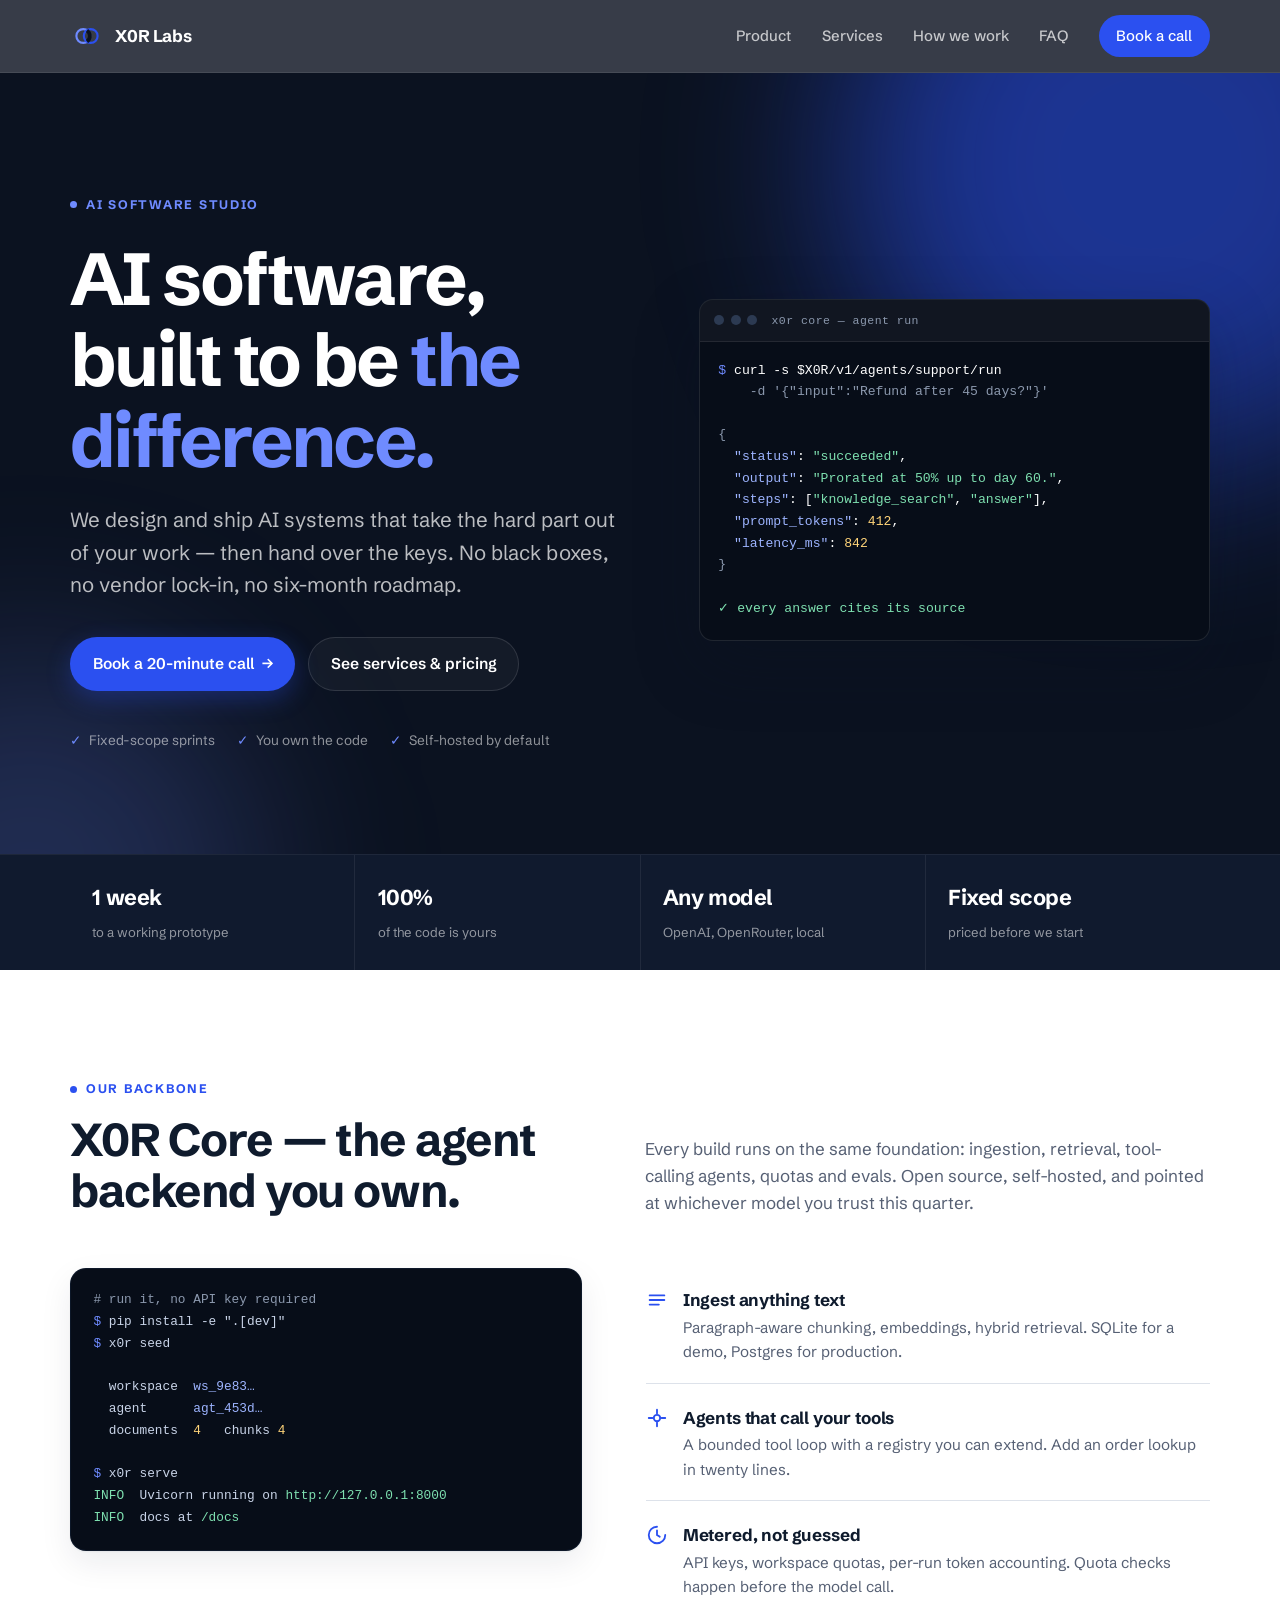
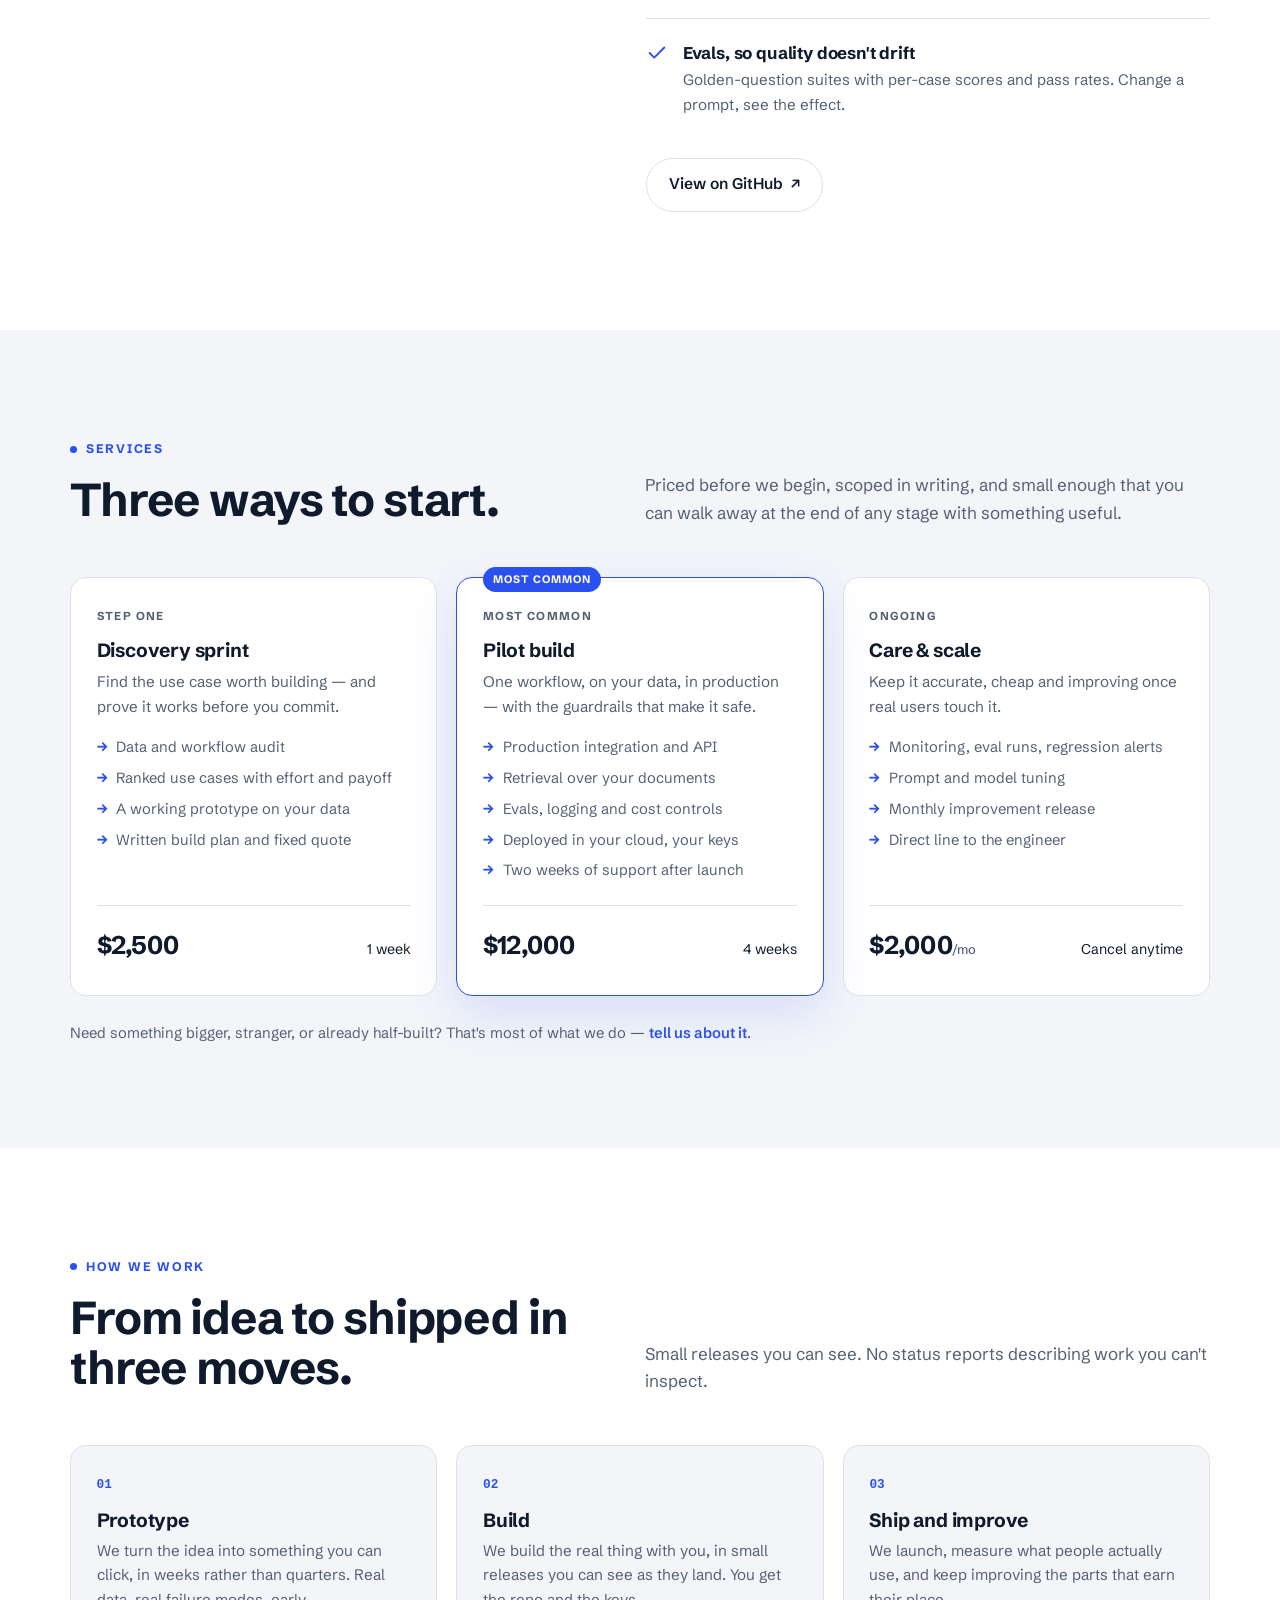
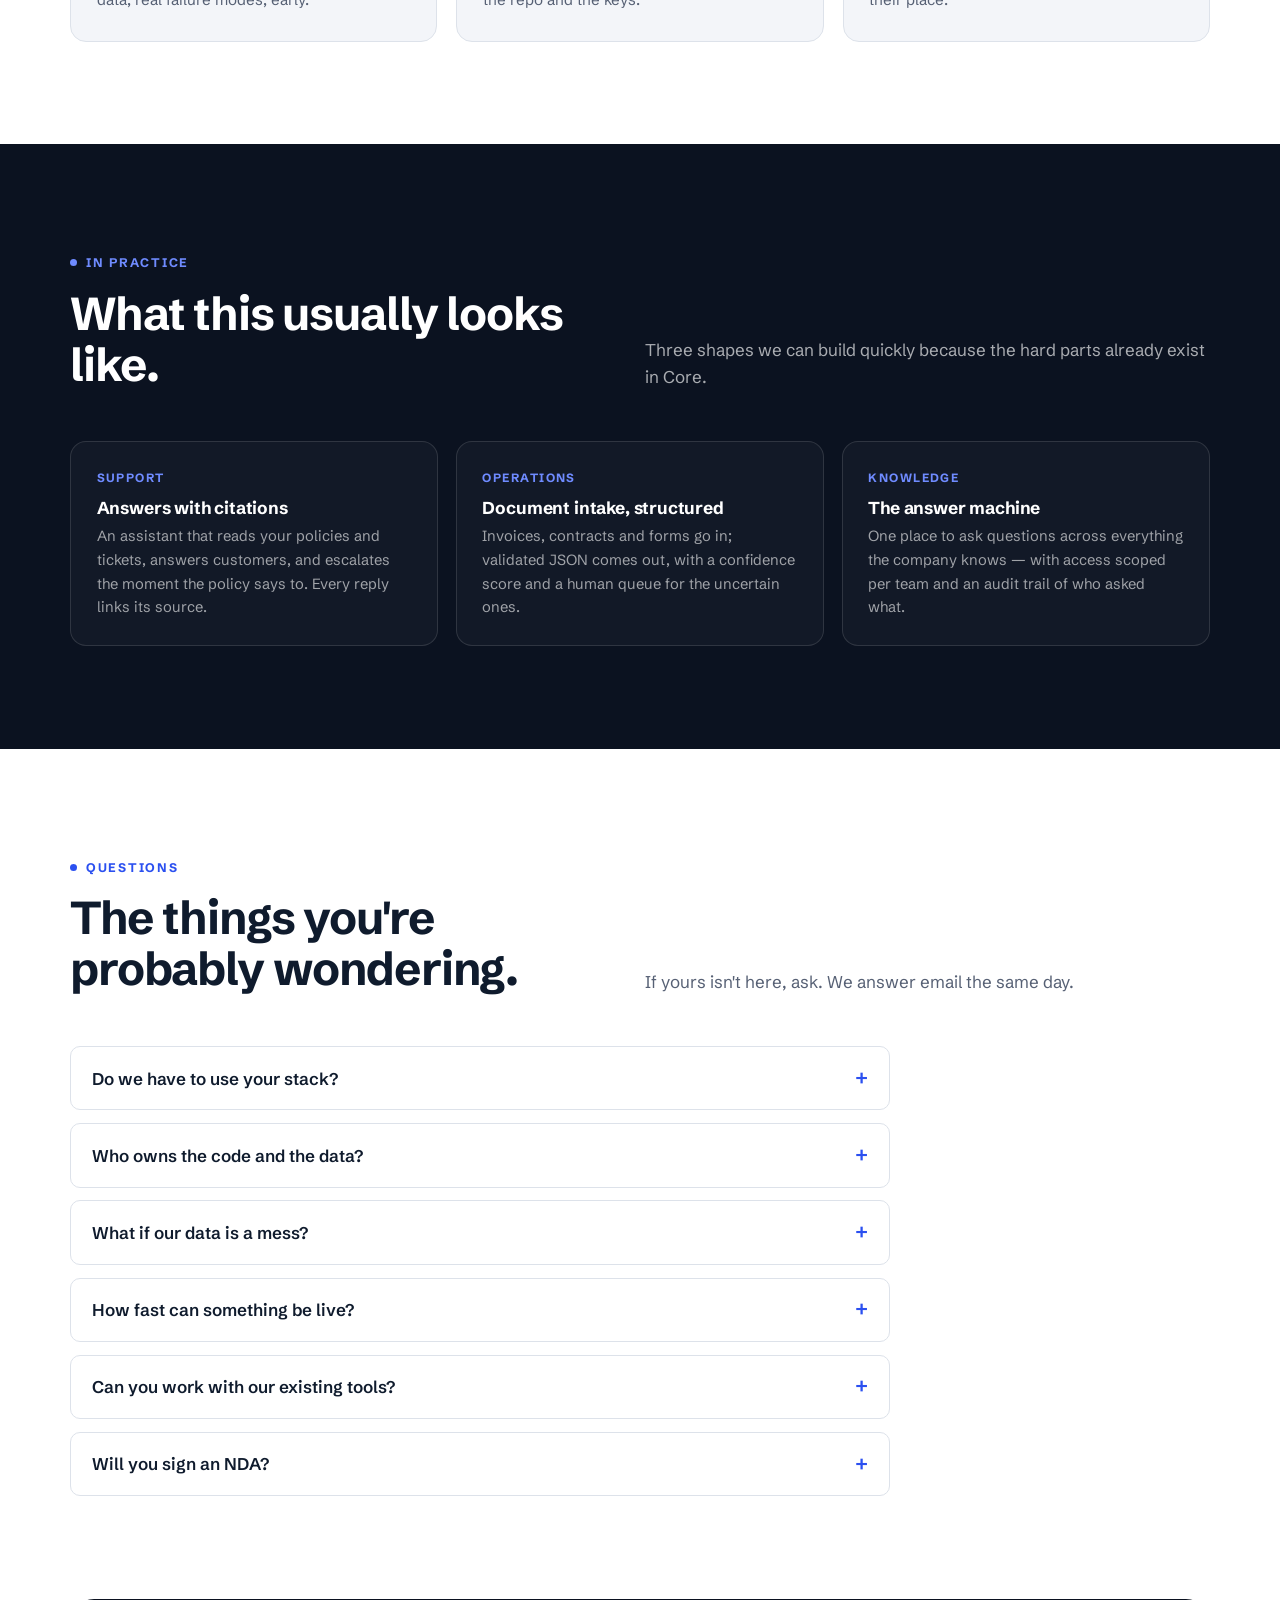
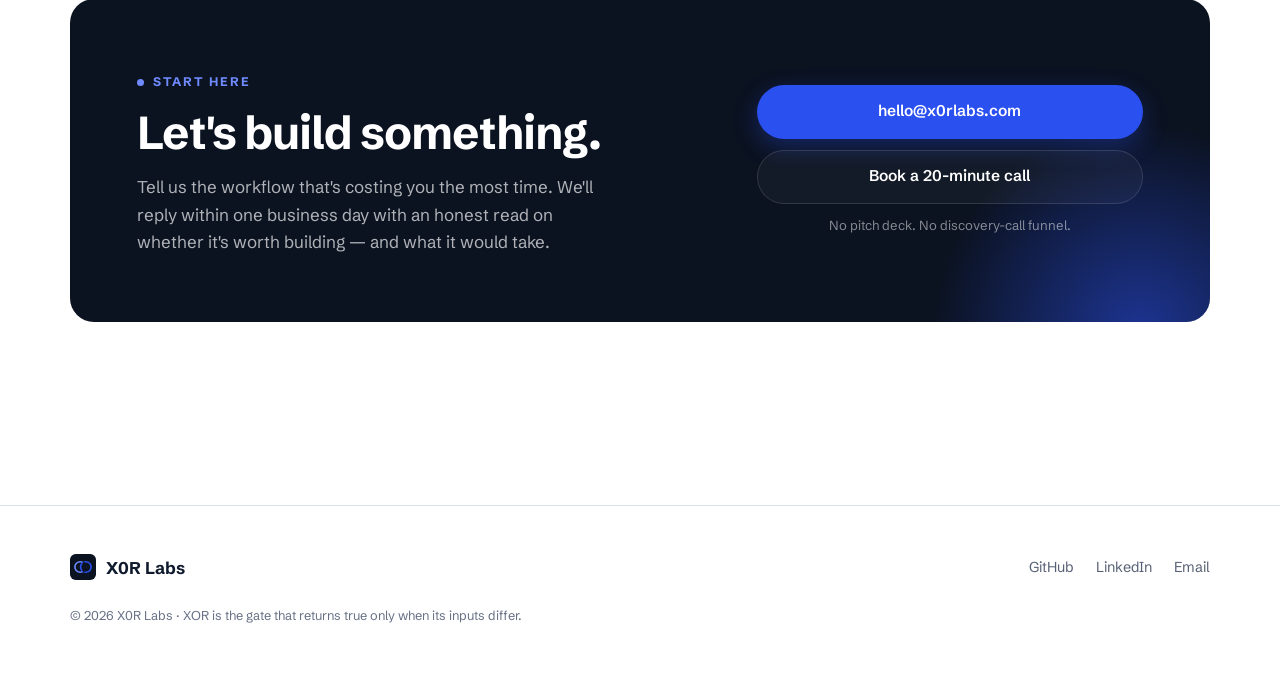
==== index.html @ 387ceb83 "feat: rebuild landing page with services, pricing and product proof Adds the missing commercial surf" ====
<!doctype html>
<html lang="en">
  <head>
    <meta charset="utf-8" />
    <meta name="viewport" content="width=device-width, initial-scale=1" />
    <title>X0R Labs — AI software, built to be the difference</title>
    <meta
      name="description"
      content="X0R Labs designs and ships AI products and custom AI systems — and hands over the keys. Discovery sprints, four-week pilots, and a self-hosted agent backend you own."
    />
    <meta name="theme-color" content="#0B1220" />
    <link rel="icon" href="favicon.svg" type="image/svg+xml" />

    <meta property="og:type" content="website" />
    <meta property="og:title" content="X0R Labs — AI software, built to be the difference" />
    <meta
      property="og:description"
      content="We build AI systems that take the hard part out of your work — then hand over the keys. Self-hosted, provider-agnostic, shipped in weeks."
    />
    <meta property="og:url" content="https://xor.ct.ws/" />
    <meta name="twitter:card" content="summary_large_image" />

    <link rel="preconnect" href="https://fonts.googleapis.com" />
    <link rel="preconnect" href="https://fonts.gstatic.com" crossorigin />
    <link
      href="https://fonts.googleapis.com/css2?family=Schibsted+Grotesk:wght@400;500;600;700&display=swap"
      rel="stylesheet"
    />
    <link rel="stylesheet" href="styles.css" />

    <script type="application/ld+json">
      {
        "@context": "https://schema.org",
        "@type": "Organization",
        "name": "X0R Labs",
        "url": "https://xor.ct.ws/",
        "email": "hello@x0rlabs.com",
        "description": "AI software studio building AI products and custom AI systems.",
        "sameAs": [
          "https://github.com/X0R-labs",
          "https://www.linkedin.com/company/x0r-labs"
        ]
      }
    </script>
  </head>

  <body>
    <a class="skip-link" href="#main">Skip to content</a>

    <header class="site-header">
      <div class="container site-header__inner">
        <a class="brand" href="#top" aria-label="X0R Labs home">
          <svg class="brand__mark" viewBox="0 0 64 64" aria-hidden="true">
            <circle cx="25" cy="32" r="13" fill="none" stroke="#6F8BFF" stroke-width="4" />
            <circle cx="39" cy="32" r="13" fill="none" stroke="#2B50F0" stroke-width="4" />
            <path d="M32 21.5a13 13 0 0 1 0 21" fill="none" stroke="#0B1220" stroke-width="7" />
          </svg>
          <span>X0R Labs</span>
        </a>

        <button
          class="nav__toggle"
          type="button"
          aria-expanded="false"
          aria-controls="nav"
          aria-label="Toggle menu"
        >
          ☰
        </button>

        <nav class="nav" id="nav" aria-label="Main">
          <a href="#product">Product</a>
          <a href="#services">Services</a>
          <a href="#process">How we work</a>
          <a href="#faq">FAQ</a>
          <a class="nav__cta" href="#contact">Book a call</a>
        </nav>
      </div>
    </header>

    <main id="main">
      <!-- ── hero ──────────────────────────────────────────────────────── -->
      <section class="hero" id="top">
        <div class="container hero__grid">
          <div class="hero__copy">
            <span class="eyebrow eyebrow--light">AI software studio</span>
            <h1>AI software, built to be <em>the difference.</em></h1>
            <p class="hero__lead">
              We design and ship AI systems that take the hard part out of your work — then
              hand over the keys. No black boxes, no vendor lock-in, no six-month roadmap.
            </p>

            <div class="hero__actions">
              <a class="btn btn--primary" href="#contact">
                Book a 20-minute call
                <span aria-hidden="true">→</span>
              </a>
              <a class="btn btn--ghost" href="#services">See services &amp; pricing</a>
            </div>

            <div class="hero__note">
              <span>Fixed-scope sprints</span>
              <span>You own the code</span>
              <span>Self-hosted by default</span>
            </div>
          </div>

          <div class="terminal" role="img" aria-label="Example agent request and response">
            <div class="terminal__bar">
              <span class="terminal__dot"></span>
              <span class="terminal__dot"></span>
              <span class="terminal__dot"></span>
              <span class="terminal__title">x0r core — agent run</span>
            </div>
            <div class="terminal__body">
              <code><span class="t-prompt">$</span> <span class="t-cmd">curl -s $X0R/v1/agents/support/run</span>
<span class="t-muted">    -d '{"input":"Refund after 45 days?"}'</span>

<span class="t-muted">{</span>
  <span class="t-key">"status"</span>: <span class="t-str">"succeeded"</span>,
  <span class="t-key">"output"</span>: <span class="t-str">"Prorated at 50% up to day 60."</span>,
  <span class="t-key">"steps"</span>: [<span class="t-str">"knowledge_search"</span>, <span class="t-str">"answer"</span>],
  <span class="t-key">"prompt_tokens"</span>: <span class="t-num">412</span>,
  <span class="t-key">"latency_ms"</span>: <span class="t-num">842</span>
<span class="t-muted">}</span>

<span class="t-ok">✓ every answer cites its source</span></code>
            </div>
          </div>
        </div>
      </section>

      <!-- ── stats ─────────────────────────────────────────────────────── -->
      <section class="stats" aria-label="Principles">
        <div class="container">
          <div class="stats__grid">
            <div class="stats__item">
              <strong>1 week</strong>
              <span>to a working prototype</span>
            </div>
            <div class="stats__item">
              <strong>100%</strong>
              <span>of the code is yours</span>
            </div>
            <div class="stats__item">
              <strong>Any model</strong>
              <span>OpenAI, OpenRouter, local</span>
            </div>
            <div class="stats__item">
              <strong>Fixed scope</strong>
              <span>priced before we start</span>
            </div>
          </div>
        </div>
      </section>

      <!-- ── product ───────────────────────────────────────────────────── -->
      <section class="section" id="product">
        <div class="container">
          <div class="section__head">
            <div>
              <span class="eyebrow">Our backbone</span>
              <h2>X0R Core — the agent backend you own.</h2>
            </div>
            <p>
              Every build runs on the same foundation: ingestion, retrieval, tool-calling
              agents, quotas and evals. Open source, self-hosted, and pointed at whichever
              model you trust this quarter.
            </p>
          </div>

          <div class="product">
            <div class="product__panel" role="img" aria-label="X0R Core quickstart terminal">
              <code><span class="t-muted"># run it, no API key required</span>
<span class="t-prompt">$</span> pip install -e ".[dev]"
<span class="t-prompt">$</span> x0r seed

  workspace  <span class="t-key">ws_9e83…</span>
  agent      <span class="t-key">agt_453d…</span>
  documents  <span class="t-num">4</span>   chunks <span class="t-num">4</span>

<span class="t-prompt">$</span> x0r serve
<span class="t-ok">INFO</span>  Uvicorn running on <span class="t-str">http://127.0.0.1:8000</span>
<span class="t-ok">INFO</span>  docs at <span class="t-str">/docs</span></code>
            </div>

            <div>
              <ul class="feature-list">
                <li>
                  <svg viewBox="0 0 24 24" fill="none" stroke="currentColor" stroke-width="2" aria-hidden="true"><path d="M4 7h16M4 12h16M4 17h10" stroke-linecap="round"/></svg>
                  <div>
                    <strong>Ingest anything text</strong>
                    <p>Paragraph-aware chunking, embeddings, hybrid retrieval. SQLite for a demo, Postgres for production.</p>
                  </div>
                </li>
                <li>
                  <svg viewBox="0 0 24 24" fill="none" stroke="currentColor" stroke-width="2" aria-hidden="true"><path d="M12 3v4M12 17v4M3 12h4M17 12h4" stroke-linecap="round"/><circle cx="12" cy="12" r="3.5"/></svg>
                  <div>
                    <strong>Agents that call your tools</strong>
                    <p>A bounded tool loop with a registry you can extend. Add an order lookup in twenty lines.</p>
                  </div>
                </li>
                <li>
                  <svg viewBox="0 0 24 24" fill="none" stroke="currentColor" stroke-width="2" aria-hidden="true"><path d="M12 3a9 9 0 1 0 9 9" stroke-linecap="round"/><path d="M12 7v5l3 2" stroke-linecap="round"/></svg>
                  <div>
                    <strong>Metered, not guessed</strong>
                    <p>API keys, workspace quotas, per-run token accounting. Quota checks happen before the model call.</p>
                  </div>
                </li>
                <li>
                  <svg viewBox="0 0 24 24" fill="none" stroke="currentColor" stroke-width="2" aria-hidden="true"><path d="M20 6 9 17l-5-5" stroke-linecap="round" stroke-linejoin="round"/></svg>
                  <div>
                    <strong>Evals, so quality doesn't drift</strong>
                    <p>Golden-question suites with per-case scores and pass rates. Change a prompt, see the effect.</p>
                  </div>
                </li>
              </ul>

              <p style="margin-top: 1.4rem">
                <a class="btn btn--outline" href="https://github.com/X0R-labs/core">
                  View on GitHub <span aria-hidden="true">↗</span>
                </a>
              </p>
            </div>
          </div>
        </div>
      </section>

      <!-- ── services ─────────────────────────────────────────────────── -->
      <section class="section section--paper" id="services">
        <div class="container">
          <div class="section__head">
            <div>
              <span class="eyebrow">Services</span>
              <h2>Three ways to start.</h2>
            </div>
            <p>
              Priced before we begin, scoped in writing, and small enough that you can walk
              away at the end of any stage with something useful.
            </p>
          </div>

          <div class="cards">
            <article class="card">
              <div class="card__tag">Step one</div>
              <h3>Discovery sprint</h3>
              <p>Find the use case worth building — and prove it works before you commit.</p>
              <ul>
                <li>Data and workflow audit</li>
                <li>Ranked use cases with effort and payoff</li>
                <li>A working prototype on your data</li>
                <li>Written build plan and fixed quote</li>
              </ul>
              <div class="card__foot">
                <div class="price">$2,500</div>
                <small>1 week</small>
              </div>
            </article>

            <article class="card card--featured">
              <div class="card__tag">Most common</div>
              <h3>Pilot build</h3>
              <p>One workflow, on your data, in production — with the guardrails that make it safe.</p>
              <ul>
                <li>Production integration and API</li>
                <li>Retrieval over your documents</li>
                <li>Evals, logging and cost controls</li>
                <li>Deployed in your cloud, your keys</li>
                <li>Two weeks of support after launch</li>
              </ul>
              <div class="card__foot">
                <div class="price">$12,000</div>
                <small>4 weeks</small>
              </div>
            </article>

            <article class="card">
              <div class="card__tag">Ongoing</div>
              <h3>Care &amp; scale</h3>
              <p>Keep it accurate, cheap and improving once real users touch it.</p>
              <ul>
                <li>Monitoring, eval runs, regression alerts</li>
                <li>Prompt and model tuning</li>
                <li>Monthly improvement release</li>
                <li>Direct line to the engineer</li>
              </ul>
              <div class="card__foot">
                <div class="price">$2,000<small>/mo</small></div>
                <small>Cancel anytime</small>
              </div>
            </article>
          </div>

          <p style="margin: 1.6rem 0 0; color: var(--muted); font-size: 0.92rem">
            Need something bigger, stranger, or already half-built? That's most of what we do —
            <a href="mailto:hello@x0rlabs.com?subject=Project%20enquiry" style="color: var(--blue); font-weight: 600">tell us about it</a>.
          </p>
        </div>
      </section>

      <!-- ── process ──────────────────────────────────────────────────── -->
      <section class="section" id="process">
        <div class="container">
          <div class="section__head">
            <div>
              <span class="eyebrow">How we work</span>
              <h2>From idea to shipped in three moves.</h2>
            </div>
            <p>
              Small releases you can see. No status reports describing work you can't inspect.
            </p>
          </div>

          <div class="steps">
            <div class="step">
              <h3>Prototype</h3>
              <p>
                We turn the idea into something you can click, in weeks rather than quarters.
                Real data, real failure modes, early.
              </p>
            </div>
            <div class="step">
              <h3>Build</h3>
              <p>
                We build the real thing with you, in small releases you can see as they land.
                You get the repo and the keys.
              </p>
            </div>
            <div class="step">
              <h3>Ship and improve</h3>
              <p>
                We launch, measure what people actually use, and keep improving the parts that
                earn their place.
              </p>
            </div>
          </div>
        </div>
      </section>

      <!-- ── practice ─────────────────────────────────────────────────── -->
      <section class="section section--navy" id="practice">
        <div class="container">
          <div class="section__head">
            <div>
              <span class="eyebrow eyebrow--light">In practice</span>
              <h2>What this usually looks like.</h2>
            </div>
            <p>
              Three shapes we can build quickly because the hard parts already exist in Core.
            </p>
          </div>

          <div class="usecases">
            <article class="usecase">
              <div class="usecase__kicker">Support</div>
              <h3>Answers with citations</h3>
              <p>
                An assistant that reads your policies and tickets, answers customers, and
                escalates the moment the policy says to. Every reply links its source.
              </p>
            </article>
            <article class="usecase">
              <div class="usecase__kicker">Operations</div>
              <h3>Document intake, structured</h3>
              <p>
                Invoices, contracts and forms go in; validated JSON comes out, with a confidence
                score and a human queue for the uncertain ones.
              </p>
            </article>
            <article class="usecase">
              <div class="usecase__kicker">Knowledge</div>
              <h3>The answer machine</h3>
              <p>
                One place to ask questions across everything the company knows — with access
                scoped per team and an audit trail of who asked what.
              </p>
            </article>
          </div>
        </div>
      </section>

      <!-- ── faq ──────────────────────────────────────────────────────── -->
      <section class="section" id="faq">
        <div class="container">
          <div class="section__head">
            <div>
              <span class="eyebrow">Questions</span>
              <h2>The things you're probably wondering.</h2>
            </div>
            <p>If yours isn't here, ask. We answer email the same day.</p>
          </div>

          <div class="faq">
            <details>
              <summary>Do we have to use your stack?</summary>
              <p>
                No. Core is our default because it removes four weeks of plumbing, but we work
                in your stack when that's the right call — Python, TypeScript, Go, whatever your
                team already runs.
              </p>
            </details>
            <details>
              <summary>Who owns the code and the data?</summary>
              <p>
                You do. Core is Apache-2.0 and deployed in your cloud with your keys. We don't
                hold your documents, and there is no per-seat toll to keep your own product
                running.
              </p>
            </details>
            <details>
              <summary>What if our data is a mess?</summary>
              <p>
                That's normal, and it's what the discovery sprint is for. We audit what exists,
                show you what's usable now, and tell you what would need cleaning before it's
                worth building on.
              </p>
            </details>
            <details>
              <summary>How fast can something be live?</summary>
              <p>
                A working prototype inside a week. A production pilot in about four weeks,
                assuming we can get access to systems and a responsible person for sign-off.
              </p>
            </details>
            <details>
              <summary>Can you work with our existing tools?</summary>
              <p>
                Yes — via APIs, webhooks and scheduled jobs. If a system has no API, we'll say
                so in the audit rather than pretend otherwise.
              </p>
            </details>
            <details>
              <summary>Will you sign an NDA?</summary>
              <p>Yes. Send yours, or use ours. We can sign before the first call.</p>
            </details>
          </div>
        </div>
      </section>

      <!-- ── contact ──────────────────────────────────────────────────── -->
      <section class="section" id="contact" style="padding-top: 0">
        <div class="container">
          <div class="cta">
            <div>
              <span class="eyebrow eyebrow--light" style="margin-bottom: 1rem">Start here</span>
              <h2>Let's build something.</h2>
              <p>
                Tell us the workflow that's costing you the most time. We'll reply within one
                business day with an honest read on whether it's worth building — and what it
                would take.
              </p>
            </div>
            <div class="cta__actions">
              <a
                class="btn btn--primary"
                href="mailto:hello@x0rlabs.com?subject=Project%20enquiry&body=Hi%20X0R%20Labs%2C%0A%0AWhat%20we%27re%20trying%20to%20do%3A%0A%0AWhat%20it%27s%20costing%20us%20today%3A%0A%0ATimeline%3A%0A"
              >
                hello@x0rlabs.com
              </a>
              <a
                class="btn btn--ghost"
                href="mailto:hello@x0rlabs.com?subject=Book%20a%2020-minute%20call&body=Hi%2C%0A%0AI%27d%20like%20to%20book%20a%20call.%20Here%20are%20a%20few%20times%20that%20work%3A%0A%0A"
              >
                Book a 20-minute call
              </a>
              <span class="cta__fine">No pitch deck. No discovery-call funnel.</span>
            </div>
          </div>
        </div>
      </section>
    </main>

    <footer class="site-footer">
      <div class="container site-footer__inner">
        <a class="site-footer__brand" href="#top">
          <svg viewBox="0 0 64 64" aria-hidden="true">
            <rect width="64" height="64" rx="14" fill="#0B1220" />
            <circle cx="25" cy="32" r="13" fill="none" stroke="#6F8BFF" stroke-width="4" />
            <circle cx="39" cy="32" r="13" fill="none" stroke="#2B50F0" stroke-width="4" />
            <path d="M32 21.5a13 13 0 0 1 0 21" fill="none" stroke="#0B1220" stroke-width="7" />
          </svg>
          <span>X0R Labs</span>
        </a>

        <nav class="site-footer__links" aria-label="Footer">
          <a href="https://github.com/X0R-labs">GitHub</a>
          <a href="https://www.linkedin.com/company/x0r-labs">LinkedIn</a>
          <a href="mailto:hello@x0rlabs.com">Email</a>
        </nav>

        <p class="site-footer__legal">
          © 2026 X0R Labs · XOR is the gate that returns true only when its inputs differ.
        </p>
      </div>
    </footer>

    <script>
      const toggle = document.querySelector(".nav__toggle");
      const nav = document.getElementById("nav");
      toggle?.addEventListener("click", () => {
        const open = nav.classList.toggle("is-open");
        toggle.setAttribute("aria-expanded", String(open));
      });
      nav?.addEventListener("click", (event) => {
        if (event.target.tagName === "A") {
          nav.classList.remove("is-open");
          toggle.setAttribute("aria-expanded", "false");
        }
      });
    </script>
  </body>
</html>
---- styles.css ----
/* X0R Labs — site styles
   Brand: navy #0B1220 · blue #2B50F0 · sky #6F8BFF · paper #F3F5F9
   Type: Schibsted Grotesk
*/

:root {
  --navy: #0b1220;
  --navy-2: #101a2e;
  --ink: #0f1b2d;
  --blue: #2b50f0;
  --blue-dark: #1d3bd0;
  --sky: #6f8bff;
  --paper: #f3f5f9;
  --white: #fff;
  --muted: #566074;
  --dim: #667085;
  --line: #dde2ea;
  --line-dark: rgba(255, 255, 255, 0.12);

  --radius: 16px;
  --radius-sm: 10px;
  --max: 1140px;
  --shadow: 0 1px 2px rgba(15, 27, 45, 0.06), 0 12px 32px rgba(15, 27, 45, 0.08);
  --shadow-lg: 0 24px 64px rgba(11, 18, 32, 0.28);
  --font: "Schibsted Grotesk", system-ui, -apple-system, "Segoe UI", Helvetica, Arial,
    sans-serif;
  --mono: ui-monospace, SFMono-Regular, "SF Mono", Menlo, Consolas, monospace;
}

*,
*::before,
*::after {
  box-sizing: border-box;
}

html {
  scroll-behavior: smooth;
  -webkit-text-size-adjust: 100%;
}

body {
  margin: 0;
  font-family: var(--font);
  background: var(--white);
  color: var(--ink);
  line-height: 1.6;
  font-size: 17px;
  -webkit-font-smoothing: antialiased;
  text-rendering: optimizeLegibility;
}

img,
svg {
  display: block;
  max-width: 100%;
}

a {
  color: inherit;
  text-decoration: none;
}

p {
  margin: 0 0 1rem;
}

h1,
h2,
h3,
h4 {
  margin: 0;
  line-height: 1.1;
  letter-spacing: -0.025em;
  font-weight: 700;
}

h1 {
  font-size: clamp(2.6rem, 6vw, 4.6rem);
  letter-spacing: -0.035em;
}

h2 {
  font-size: clamp(1.9rem, 3.6vw, 3rem);
}

h3 {
  font-size: 1.2rem;
  letter-spacing: -0.01em;
}

::selection {
  background: var(--blue);
  color: #fff;
}

:focus-visible {
  outline: 3px solid var(--sky);
  outline-offset: 3px;
  border-radius: 4px;
}

.skip-link {
  position: absolute;
  left: 1rem;
  top: -100px;
  z-index: 100;
  background: var(--blue);
  color: #fff;
  padding: 0.7rem 1.1rem;
  border-radius: 8px;
  font-weight: 600;
  transition: top 0.15s ease;
}

.skip-link:focus {
  top: 1rem;
}

.container {
  width: min(100% - 2.5rem, var(--max));
  margin-inline: auto;
}

.eyebrow {
  display: inline-flex;
  align-items: center;
  gap: 0.55rem;
  font-size: 0.78rem;
  font-weight: 700;
  letter-spacing: 0.14em;
  text-transform: uppercase;
  color: var(--blue);
}

.eyebrow::before {
  content: "";
  width: 7px;
  height: 7px;
  border-radius: 50%;
  background: currentColor;
}

.eyebrow--light {
  color: var(--sky);
}

.lead {
  font-size: clamp(1.05rem, 1.6vw, 1.3rem);
  color: var(--muted);
  max-width: 58ch;
}

/* ── buttons ─────────────────────────────────────────────────────────────── */

.btn {
  display: inline-flex;
  align-items: center;
  justify-content: center;
  gap: 0.5rem;
  padding: 0.85rem 1.35rem;
  border-radius: 999px;
  font-weight: 600;
  font-size: 0.97rem;
  border: 1px solid transparent;
  cursor: pointer;
  transition: transform 0.15s ease, background 0.15s ease, border-color 0.15s ease,
    color 0.15s ease;
  white-space: nowrap;
}

.btn:hover {
  transform: translateY(-1px);
}

.btn--primary {
  background: var(--blue);
  color: #fff;
  box-shadow: 0 8px 24px rgba(43, 80, 240, 0.32);
}

.btn--primary:hover {
  background: var(--blue-dark);
}

.btn--ghost {
  border-color: var(--line-dark);
  color: #fff;
  background: rgba(255, 255, 255, 0.04);
}

.btn--ghost:hover {
  background: rgba(255, 255, 255, 0.1);
}

.btn--outline {
  border-color: var(--line);
  background: #fff;
  color: var(--ink);
}

.btn--outline:hover {
  border-color: var(--ink);
}

/* ── header ──────────────────────────────────────────────────────────────── */

.site-header {
  position: sticky;
  top: 0;
  z-index: 40;
  background: rgba(11, 18, 32, 0.82);
  backdrop-filter: blur(14px);
  -webkit-backdrop-filter: blur(14px);
  border-bottom: 1px solid rgba(255, 255, 255, 0.08);
}

.site-header__inner {
  display: flex;
  align-items: center;
  justify-content: space-between;
  gap: 1.5rem;
  height: 72px;
}

.brand {
  display: inline-flex;
  align-items: center;
  gap: 0.7rem;
  color: #fff;
  font-weight: 700;
  letter-spacing: -0.02em;
}

.brand__mark {
  width: 34px;
  height: 34px;
  flex: none;
}

.nav {
  display: flex;
  align-items: center;
  gap: 1.9rem;
}

.nav a {
  color: rgba(255, 255, 255, 0.72);
  font-size: 0.93rem;
  font-weight: 500;
  transition: color 0.15s ease;
}

.nav a:hover {
  color: #fff;
}

.nav__cta {
  color: #fff !important;
  background: var(--blue);
  padding: 0.6rem 1.1rem;
  border-radius: 999px;
  font-weight: 600;
}

.nav__cta:hover {
  background: var(--blue-dark);
}

.nav__toggle {
  display: none;
  background: none;
  border: 1px solid var(--line-dark);
  color: #fff;
  border-radius: 8px;
  padding: 0.45rem 0.65rem;
  font-size: 1.1rem;
  cursor: pointer;
}

/* ── hero ────────────────────────────────────────────────────────────────── */

.hero {
  position: relative;
  overflow: hidden;
  background: var(--navy);
  color: #fff;
  padding: clamp(4rem, 9vw, 7.5rem) 0 clamp(4rem, 8vw, 6.5rem);
}

.hero::before,
.hero::after {
  content: "";
  position: absolute;
  border-radius: 50%;
  pointer-events: none;
  filter: blur(90px);
}

.hero::before {
  width: 620px;
  height: 620px;
  right: -180px;
  top: -220px;
  background: rgba(43, 80, 240, 0.55);
}

.hero::after {
  width: 460px;
  height: 460px;
  left: -200px;
  bottom: -260px;
  background: rgba(111, 139, 255, 0.22);
}

.hero__grid {
  position: relative;
  z-index: 1;
  display: grid;
  grid-template-columns: minmax(0, 1.05fr) minmax(0, 0.95fr);
  gap: clamp(2rem, 5vw, 4.5rem);
  align-items: center;
}

.hero__copy .eyebrow {
  margin-bottom: 1.5rem;
}

.hero h1 {
  margin-bottom: 1.4rem;
}

.hero h1 em {
  font-style: normal;
  color: var(--sky);
}

.hero__lead {
  font-size: clamp(1.05rem, 1.7vw, 1.28rem);
  color: rgba(255, 255, 255, 0.72);
  max-width: 46ch;
  margin-bottom: 2.2rem;
}

.hero__actions {
  display: flex;
  flex-wrap: wrap;
  gap: 0.8rem;
  margin-bottom: 2.4rem;
}

.hero__note {
  display: flex;
  flex-wrap: wrap;
  gap: 0.5rem 1.4rem;
  font-size: 0.85rem;
  color: rgba(255, 255, 255, 0.55);
}

.hero__note span {
  display: inline-flex;
  align-items: center;
  gap: 0.45rem;
}

.hero__note span::before {
  content: "✓";
  color: var(--sky);
  font-weight: 700;
}

/* terminal card */
.terminal {
  background: #070d18;
  border: 1px solid rgba(255, 255, 255, 0.1);
  border-radius: 14px;
  box-shadow: var(--shadow-lg);
  overflow: hidden;
  font-family: var(--mono);
  font-size: 0.82rem;
  line-height: 1.65;
}

.terminal__bar {
  display: flex;
  align-items: center;
  gap: 0.4rem;
  padding: 0.7rem 0.9rem;
  background: rgba(255, 255, 255, 0.04);
  border-bottom: 1px solid rgba(255, 255, 255, 0.08);
}

.terminal__dot {
  width: 10px;
  height: 10px;
  border-radius: 50%;
  background: #2c3a52;
}

.terminal__title {
  margin-left: 0.5rem;
  color: #8b98ad;
  font-size: 0.72rem;
  letter-spacing: 0.04em;
}

.terminal__body {
  padding: 1.1rem 1.15rem 1.3rem;
  overflow-x: auto;
}

.terminal__body code {
  display: block;
  white-space: pre;
}

.t-prompt {
  color: var(--sky);
}

.t-cmd {
  color: #fff;
}

.t-muted {
  color: #8b98ad;
}

.t-key {
  color: #9db4ff;
}

.t-str {
  color: #7ee0b0;
}

.t-ok {
  color: #7ee0b0;
}

.t-num {
  color: #ffd479;
}

/* ── stats strip ─────────────────────────────────────────────────────────── */

.stats {
  background: var(--navy-2);
  border-top: 1px solid rgba(255, 255, 255, 0.06);
  color: #fff;
}

.stats__grid {
  display: grid;
  grid-template-columns: repeat(4, 1fr);
  gap: 1px;
  background: rgba(255, 255, 255, 0.07);
}

.stats__item {
  background: var(--navy-2);
  padding: 1.6rem 1.4rem;
}

.stats__item strong {
  display: block;
  font-size: 1.35rem;
  letter-spacing: -0.02em;
  margin-bottom: 0.15rem;
}

.stats__item span {
  font-size: 0.82rem;
  color: rgba(255, 255, 255, 0.55);
}

/* ── sections ────────────────────────────────────────────────────────────── */

.section {
  padding: clamp(4rem, 8vw, 6.5rem) 0;
}

.section--paper {
  background: var(--paper);
}

.section--navy {
  background: var(--navy);
  color: #fff;
}

.section__head {
  display: grid;
  grid-template-columns: minmax(0, 0.95fr) minmax(0, 1.05fr);
  gap: 1.5rem 4rem;
  align-items: end;
  margin-bottom: clamp(2.2rem, 4vw, 3.4rem);
}

.section__head .eyebrow {
  margin-bottom: 1rem;
}

.section__head p {
  margin: 0;
  color: var(--muted);
}

.section--navy .section__head p {
  color: rgba(255, 255, 255, 0.65);
}

/* ── product ─────────────────────────────────────────────────────────────── */

.product {
  display: grid;
  grid-template-columns: minmax(0, 1fr) minmax(0, 1.1fr);
  gap: clamp(2rem, 5vw, 4rem);
  align-items: start;
}

.product__panel {
  background: #070d18;
  border-radius: var(--radius);
  border: 1px solid rgba(15, 27, 45, 0.8);
  box-shadow: var(--shadow);
  padding: 1.3rem 1.4rem;
  font-family: var(--mono);
  font-size: 0.8rem;
  line-height: 1.7;
  color: #c9d4e8;
  overflow-x: auto;
}

.product__panel code {
  white-space: pre;
  display: block;
}

.feature-list {
  list-style: none;
  margin: 0;
  padding: 0;
  display: grid;
  gap: 0.1rem;
}

.feature-list li {
  display: grid;
  grid-template-columns: auto 1fr;
  gap: 0.9rem;
  padding: 1.15rem 0;
  border-bottom: 1px solid var(--line);
}

.feature-list li:last-child {
  border-bottom: 0;
}

.feature-list svg {
  width: 22px;
  height: 22px;
  margin-top: 0.2rem;
  color: var(--blue);
}

.feature-list strong {
  display: block;
  margin-bottom: 0.15rem;
  letter-spacing: -0.01em;
}

.feature-list p {
  margin: 0;
  color: var(--muted);
  font-size: 0.95rem;
}

/* ── cards ───────────────────────────────────────────────────────────────── */

.cards {
  display: grid;
  grid-template-columns: repeat(3, 1fr);
  gap: 1.2rem;
}

.card {
  background: #fff;
  border: 1px solid var(--line);
  border-radius: var(--radius);
  padding: 1.8rem 1.6rem;
  display: flex;
  flex-direction: column;
  transition: transform 0.2s ease, box-shadow 0.2s ease, border-color 0.2s ease;
}

.card:hover {
  transform: translateY(-3px);
  box-shadow: var(--shadow);
  border-color: #c8d0dd;
}

.card__tag {
  font-size: 0.72rem;
  font-weight: 700;
  letter-spacing: 0.12em;
  text-transform: uppercase;
  color: var(--muted);
  margin-bottom: 0.9rem;
}

.card h3 {
  margin-bottom: 0.6rem;
}

.card p {
  color: var(--muted);
  font-size: 0.95rem;
  margin-bottom: 1.1rem;
}

.card ul {
  margin: 0 0 1.4rem;
  padding: 0;
  list-style: none;
  display: grid;
  gap: 0.45rem;
  font-size: 0.92rem;
  color: var(--muted);
}

.card ul li {
  display: flex;
  gap: 0.55rem;
}

.card ul li::before {
  content: "→";
  color: var(--blue);
  font-weight: 700;
  flex: none;
}

.card__foot {
  margin-top: auto;
  padding-top: 1.2rem;
  border-top: 1px solid var(--line);
  display: flex;
  align-items: baseline;
  justify-content: space-between;
  gap: 1rem;
}

.price {
  font-size: 1.6rem;
  font-weight: 700;
  letter-spacing: -0.03em;
}

.price small {
  font-size: 0.8rem;
  font-weight: 500;
  color: var(--muted);
  letter-spacing: 0;
}

.card--featured {
  border-color: var(--blue);
  box-shadow: 0 18px 48px rgba(43, 80, 240, 0.14);
  position: relative;
}

.card--featured::before {
  content: "Most common";
  position: absolute;
  top: -11px;
  left: 1.6rem;
  background: var(--blue);
  color: #fff;
  font-size: 0.68rem;
  font-weight: 700;
  letter-spacing: 0.1em;
  text-transform: uppercase;
  padding: 0.25rem 0.6rem;
  border-radius: 999px;
}

/* ── process ─────────────────────────────────────────────────────────────── */

.steps {
  display: grid;
  grid-template-columns: repeat(3, 1fr);
  gap: 1.2rem;
  counter-reset: step;
}

.step {
  padding: 1.8rem 1.6rem;
  border-radius: var(--radius);
  background: var(--paper);
  border: 1px solid var(--line);
  counter-increment: step;
}

.step::before {
  content: "0" counter(step);
  display: block;
  font-family: var(--mono);
  font-size: 0.8rem;
  color: var(--blue);
  font-weight: 700;
  margin-bottom: 0.9rem;
}

.step h3 {
  margin-bottom: 0.5rem;
}

.step p {
  margin: 0;
  color: var(--muted);
  font-size: 0.95rem;
}

/* ── use cases ───────────────────────────────────────────────────────────── */

.usecases {
  display: grid;
  grid-template-columns: repeat(3, 1fr);
  gap: 1.1rem;
}

.usecase {
  padding: 1.6rem;
  border-radius: var(--radius);
  border: 1px solid var(--line-dark);
  background: rgba(255, 255, 255, 0.03);
}

.usecase__kicker {
  font-size: 0.75rem;
  letter-spacing: 0.12em;
  text-transform: uppercase;
  color: var(--sky);
  font-weight: 700;
  margin-bottom: 0.7rem;
}

.usecase h3 {
  margin-bottom: 0.5rem;
  font-size: 1.08rem;
}

.usecase p {
  margin: 0;
  color: rgba(255, 255, 255, 0.6);
  font-size: 0.92rem;
}

/* ── faq ─────────────────────────────────────────────────────────────────── */

.faq {
  display: grid;
  gap: 0.8rem;
  max-width: 820px;
}

.faq details {
  border: 1px solid var(--line);
  border-radius: var(--radius-sm);
  background: #fff;
  padding: 1.1rem 1.3rem;
}

.faq summary {
  cursor: pointer;
  font-weight: 600;
  list-style: none;
  display: flex;
  justify-content: space-between;
  gap: 1rem;
  align-items: center;
}

.faq summary::-webkit-details-marker {
  display: none;
}

.faq summary::after {
  content: "+";
  font-size: 1.3rem;
  color: var(--blue);
  line-height: 1;
  transition: transform 0.2s ease;
}

.faq details[open] summary::after {
  transform: rotate(45deg);
}

.faq details p {
  margin: 0.8rem 0 0;
  color: var(--muted);
  font-size: 0.95rem;
}

/* ── CTA ─────────────────────────────────────────────────────────────────── */

.cta {
  background: var(--navy);
  color: #fff;
  border-radius: 24px;
  padding: clamp(2.5rem, 6vw, 4.2rem);
  display: grid;
  grid-template-columns: minmax(0, 1.2fr) minmax(0, 0.8fr);
  gap: 2.5rem;
  align-items: center;
  position: relative;
  overflow: hidden;
}

.cta::after {
  content: "";
  position: absolute;
  width: 420px;
  height: 420px;
  border-radius: 50%;
  right: -140px;
  bottom: -220px;
  background: radial-gradient(circle, rgba(43, 80, 240, 0.55), transparent 70%);
  pointer-events: none;
}

.cta h2 {
  margin-bottom: 0.9rem;
}

.cta p {
  color: rgba(255, 255, 255, 0.68);
  margin: 0;
  max-width: 46ch;
}

.cta__actions {
  display: flex;
  flex-direction: column;
  gap: 0.7rem;
  position: relative;
  z-index: 1;
}

.cta__actions .btn {
  width: 100%;
}

.cta__fine {
  font-size: 0.82rem;
  color: rgba(255, 255, 255, 0.5);
  text-align: center;
}

/* ── footer ──────────────────────────────────────────────────────────────── */

.site-footer {
  padding: 3rem 0 2.5rem;
  border-top: 1px solid var(--line);
  margin-top: clamp(3rem, 7vw, 5rem);
}

.site-footer__inner {
  display: flex;
  flex-wrap: wrap;
  gap: 1.5rem;
  align-items: center;
  justify-content: space-between;
}

.site-footer__brand {
  display: flex;
  align-items: center;
  gap: 0.6rem;
  font-weight: 700;
  color: var(--ink);
}

.site-footer__brand svg {
  width: 26px;
  height: 26px;
}

.site-footer__links {
  display: flex;
  gap: 1.4rem;
  font-size: 0.9rem;
  color: var(--muted);
}

.site-footer__links a:hover {
  color: var(--blue);
}

.site-footer__legal {
  width: 100%;
  font-size: 0.8rem;
  color: var(--dim);
}

/* ── responsive ──────────────────────────────────────────────────────────── */

@media (max-width: 960px) {
  .hero__grid,
  .section__head,
  .product,
  .cta {
    grid-template-columns: 1fr;
  }

  .hero__grid {
    gap: 2.8rem;
  }

  .stats__grid {
    grid-template-columns: repeat(2, 1fr);
  }

  .cards,
  .steps,
  .usecases {
    grid-template-columns: 1fr;
  }

  .nav {
    display: none;
  }

  .nav.is-open {
    display: flex;
    position: absolute;
    top: 72px;
    left: 0;
    right: 0;
    flex-direction: column;
    align-items: flex-start;
    gap: 1.1rem;
    padding: 1.5rem 1.25rem 1.8rem;
    background: var(--navy);
    border-bottom: 1px solid var(--line-dark);
  }

  .nav__toggle {
    display: inline-flex;
  }

  .section__head {
    gap: 1rem;
  }
}

@media (max-width: 560px) {
  body {
    font-size: 16px;
  }

  .stats__grid {
    grid-template-columns: 1fr;
  }

  .hero__actions .btn,
  .cta__actions .btn {
    width: 100%;
  }

  .site-footer__inner {
    flex-direction: column;
    align-items: flex-start;
  }
}

@media (prefers-reduced-motion: reduce) {
  html {
    scroll-behavior: auto;
  }

  *,
  *::before,
  *::after {
    transition: none !important;
    animation: none !important;
  }
}
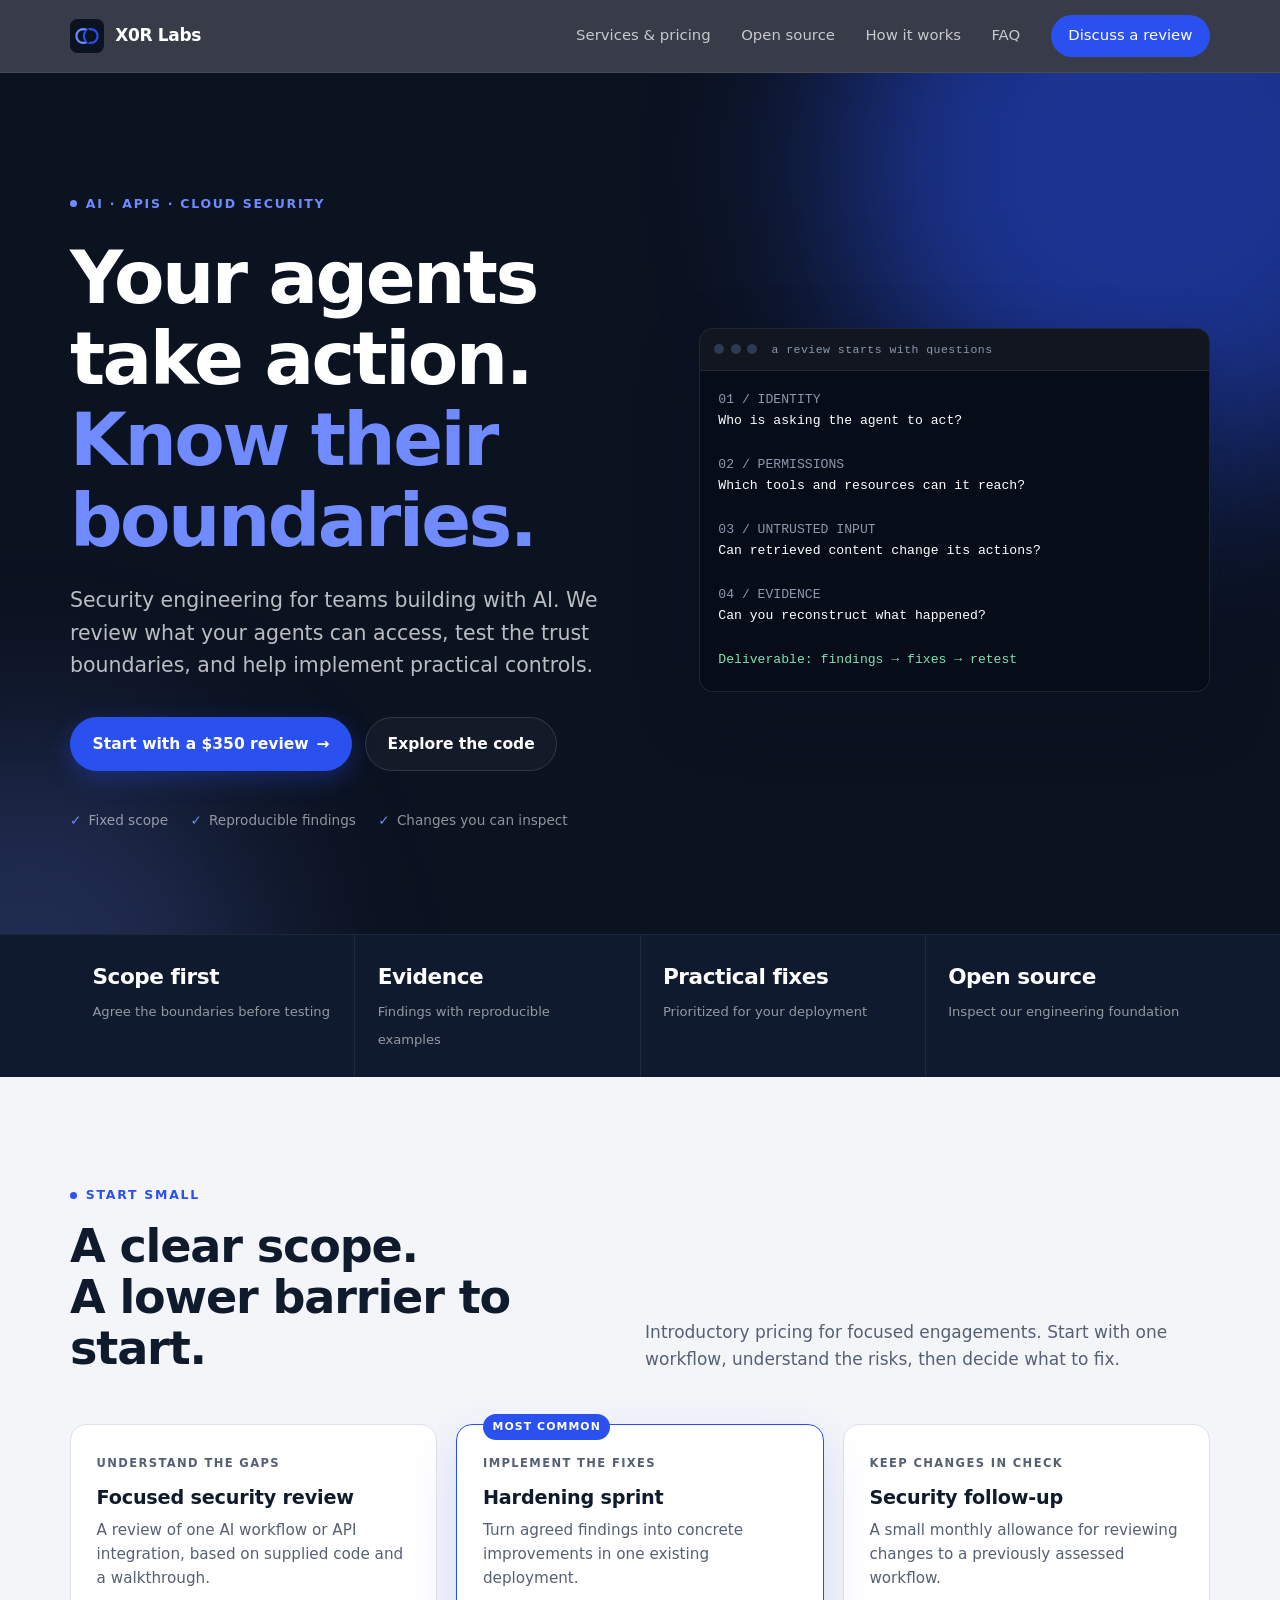
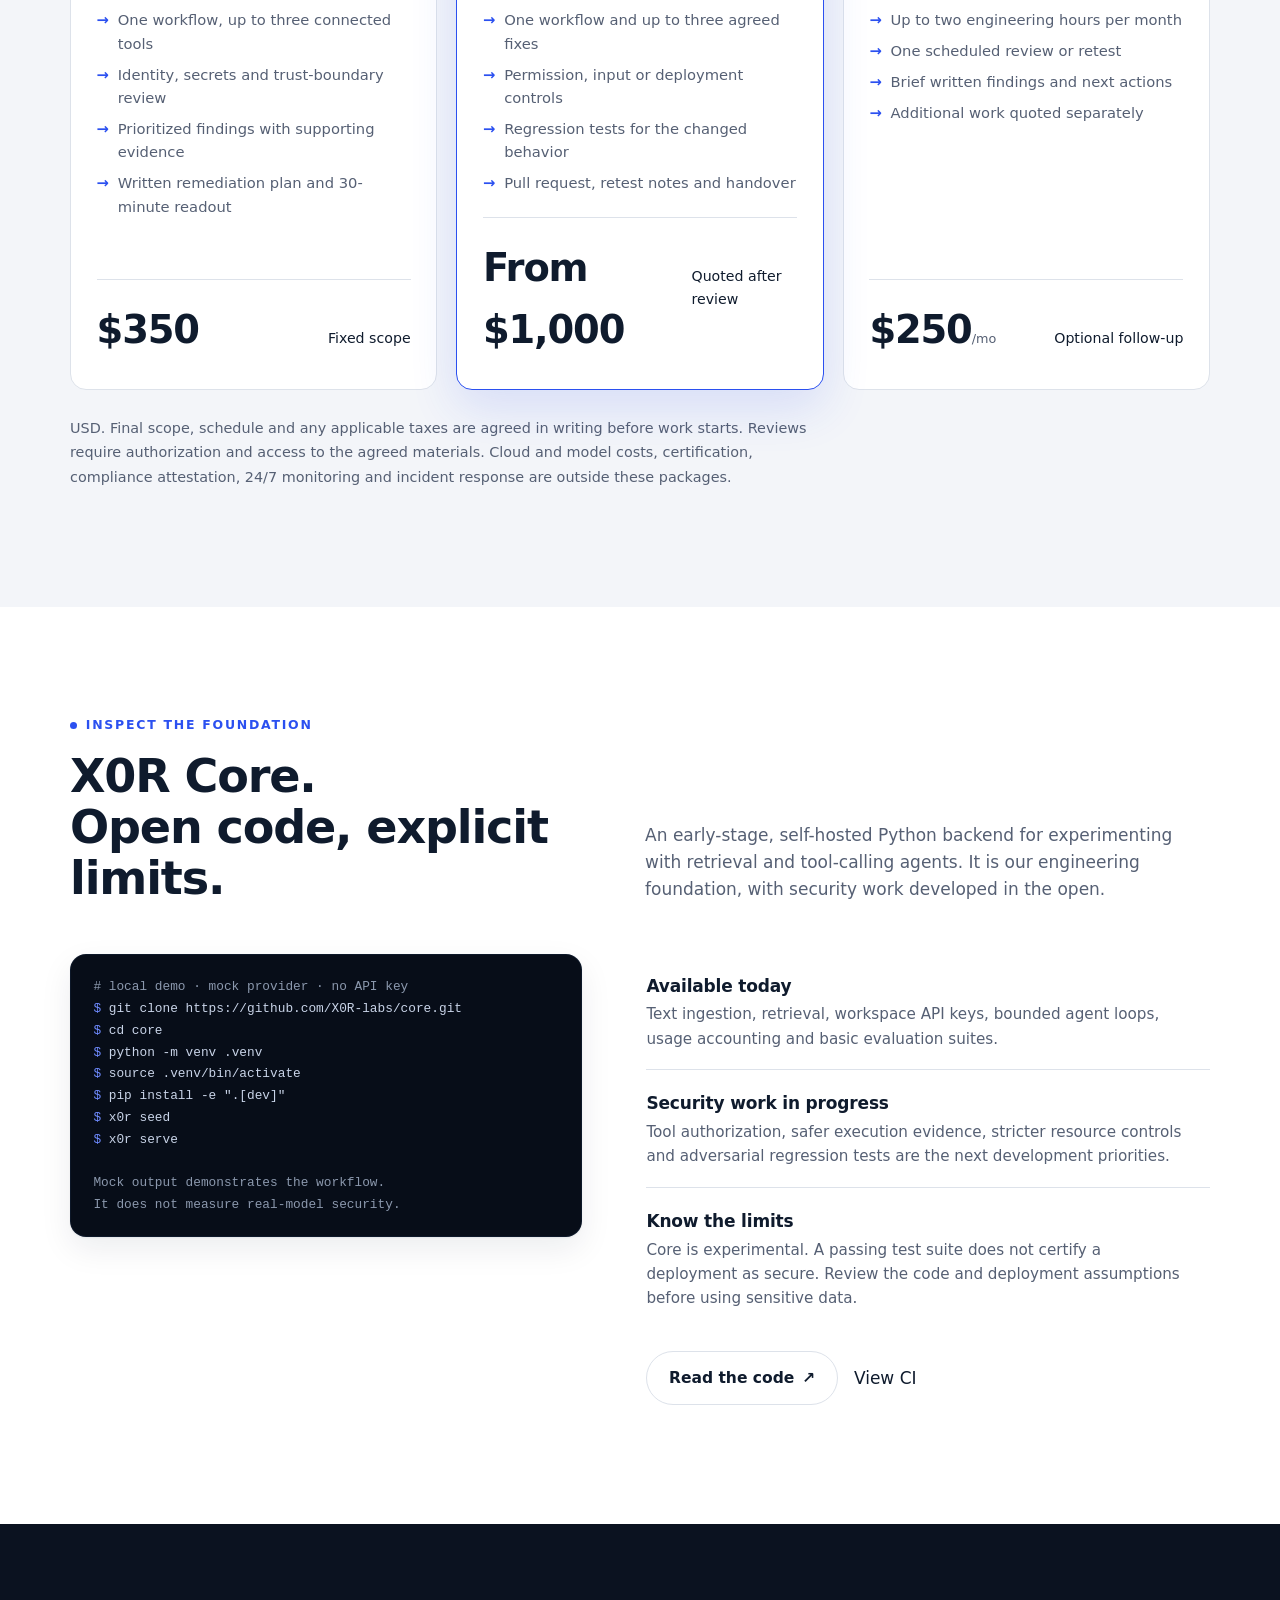
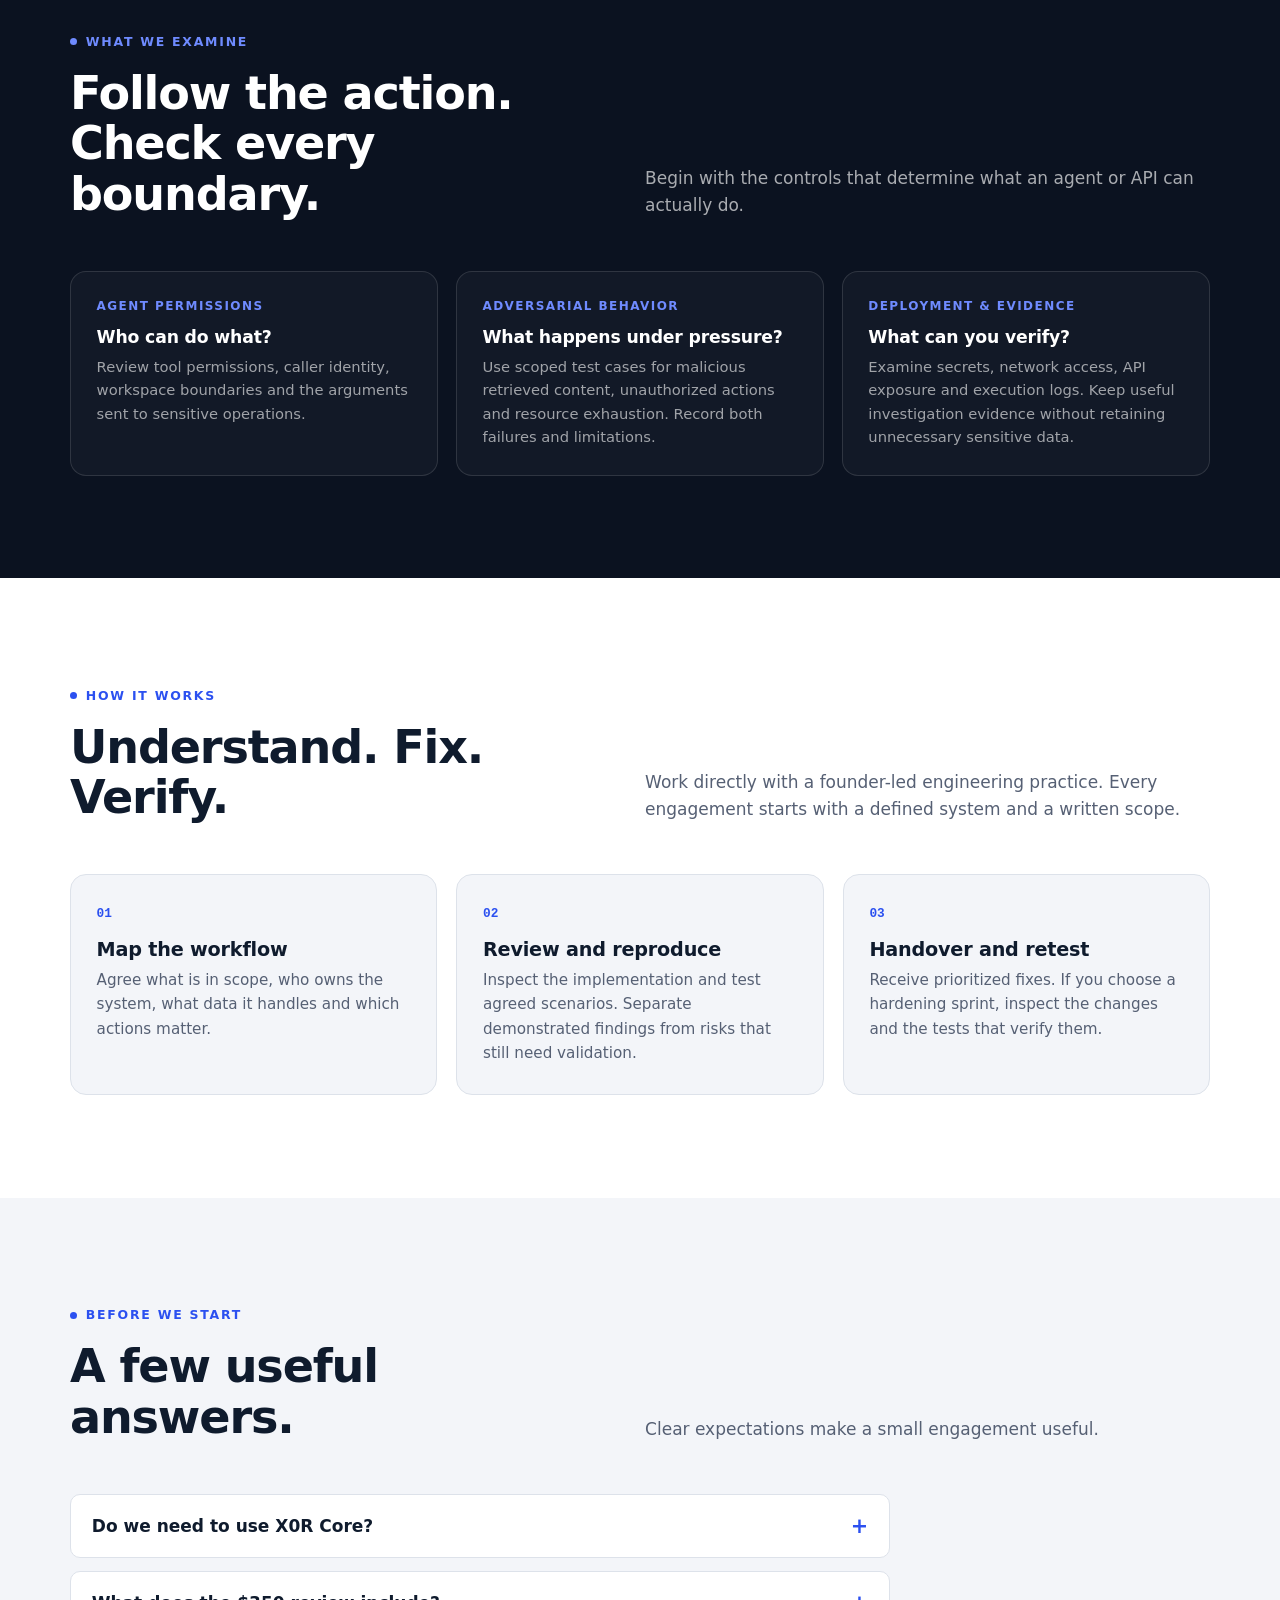
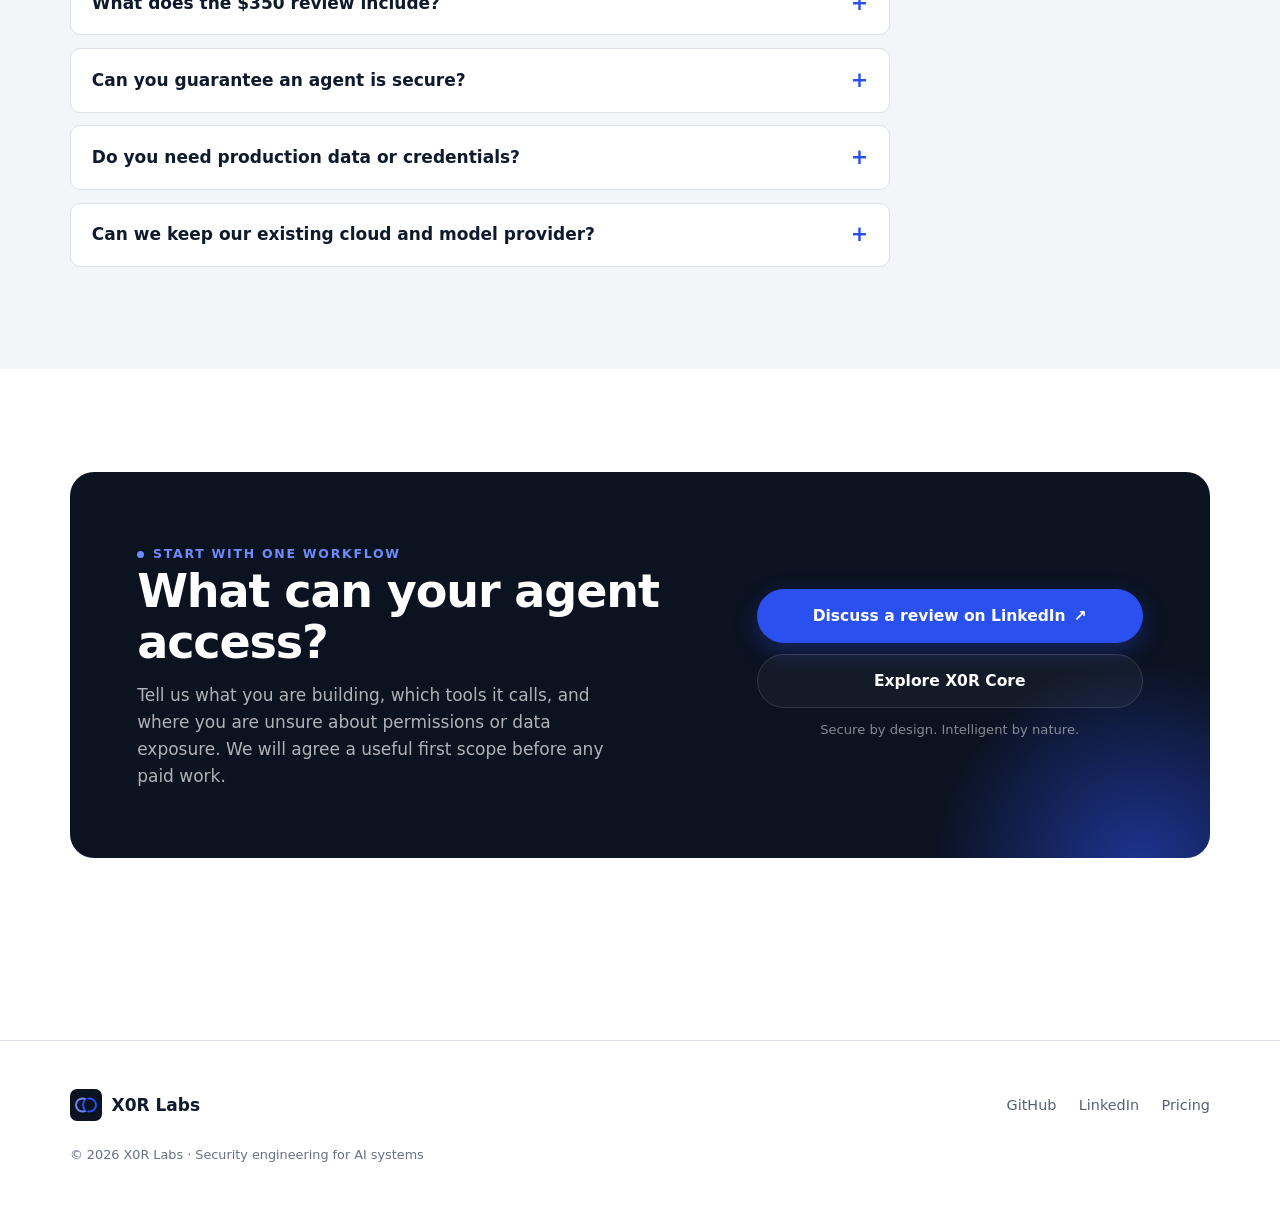
==== commit 330bfc87: "Security launch: scoped offers, accurate claims and execution policy" ====
--- a/index.html
+++ b/index.html
@@ -1,512 +1,86 @@
 <!doctype html>
 <html lang="en">
-  <head>
-    <meta charset="utf-8" />
-    <meta name="viewport" content="width=device-width, initial-scale=1" />
-    <title>X0R Labs — AI software, built to be the difference</title>
-    <meta
-      name="description"
-      content="X0R Labs designs and ships AI products and custom AI systems — and hands over the keys. Discovery sprints, four-week pilots, and a self-hosted agent backend you own."
-    />
-    <meta name="theme-color" content="#0B1220" />
-    <link rel="icon" href="favicon.svg" type="image/svg+xml" />
+<head>
+<meta charset="utf-8"><meta name="viewport" content="width=device-width, initial-scale=1">
+<title>X0R Labs | Security engineering for AI systems</title>
+<meta name="description" content="Practical security reviews and hardening for AI agents, APIs and cloud deployments. Focused reviews from $350. Explore our open-source X0R Core backend.">
+<meta name="theme-color" content="#0B1220">
+<link rel="canonical" href="https://x0r-labs.github.io/site/">
+<link rel="icon" href="favicon.svg" type="image/svg+xml">
+<meta property="og:type" content="website"><meta property="og:title" content="X0R Labs | Security engineering for AI systems">
+<meta property="og:description" content="Understand what your AI agents can access. Find the gaps. Build the controls. Focused security reviews from $350.">
+<meta property="og:url" content="https://x0r-labs.github.io/site/">
+<meta name="twitter:card" content="summary">
+<link rel="stylesheet" href="styles.css">
+<script type="application/ld+json">{"@context":"https://schema.org","@type":"Organization","name":"X0R Labs","url":"https://x0r-labs.github.io/site/","description":"Security engineering for AI systems, APIs and cloud deployments.","sameAs":["https://github.com/X0R-labs","https://www.linkedin.com/company/x0r-labs/"]}</script>
+</head>
+<body>
+<a class="skip-link" href="#main">Skip to content</a>
+<header class="site-header"><div class="container site-header__inner">
+<a class="brand" href="#top" aria-label="X0R Labs home"><img class="brand__mark" src="favicon.svg" alt="" width="40" height="40"><span>X0R Labs</span></a>
+<button class="nav__toggle" type="button" aria-expanded="false" aria-controls="nav" aria-label="Toggle menu">☰</button>
+<nav class="nav" id="nav" aria-label="Main"><a href="#services">Services &amp; pricing</a><a href="#product">Open source</a><a href="#process">How it works</a><a href="#faq">FAQ</a><a class="nav__cta" href="#contact">Discuss a review</a></nav>
+</div></header>
+<main id="main">
+<section class="hero" id="top"><div class="container hero__grid">
+<div class="hero__copy"><span class="eyebrow eyebrow--light">AI · APIs · Cloud security</span>
+<h1>Your agents take action.<br><em>Know their boundaries.</em></h1>
+<p class="hero__lead">Security engineering for teams building with AI. We review what your agents can access, test the trust boundaries, and help implement practical controls.</p>
+<div class="hero__actions"><a class="btn btn--primary" href="#services">Start with a $350 review <span aria-hidden="true">→</span></a><a class="btn btn--ghost" href="https://github.com/X0R-labs/core">Explore the code</a></div>
+<div class="hero__note"><span>Fixed scope</span><span>Reproducible findings</span><span>Changes you can inspect</span></div>
+</div>
+<div class="terminal" aria-label="Example security review checklist"><div class="terminal__bar"><span class="terminal__dot"></span><span class="terminal__dot"></span><span class="terminal__dot"></span><span class="terminal__title">a review starts with questions</span></div>
+<div class="terminal__body"><code><span class="t-muted">01 / IDENTITY</span>
+Who is asking the agent to act?
 
-    <meta property="og:type" content="website" />
-    <meta property="og:title" content="X0R Labs — AI software, built to be the difference" />
-    <meta
-      property="og:description"
-      content="We build AI systems that take the hard part out of your work — then hand over the keys. Self-hosted, provider-agnostic, shipped in weeks."
-    />
-    <meta property="og:url" content="https://xor.ct.ws/" />
-    <meta name="twitter:card" content="summary_large_image" />
+<span class="t-muted">02 / PERMISSIONS</span>
+Which tools and resources can it reach?
 
-    <link rel="preconnect" href="https://fonts.googleapis.com" />
-    <link rel="preconnect" href="https://fonts.gstatic.com" crossorigin />
-    <link
-      href="https://fonts.googleapis.com/css2?family=Schibsted+Grotesk:wght@400;500;600;700&display=swap"
-      rel="stylesheet"
-    />
-    <link rel="stylesheet" href="styles.css" />
+<span class="t-muted">03 / UNTRUSTED INPUT</span>
+Can retrieved content change its actions?
 
-    <script type="application/ld+json">
-      {
-        "@context": "https://schema.org",
-        "@type": "Organization",
-        "name": "X0R Labs",
-        "url": "https://xor.ct.ws/",
-        "email": "hello@x0rlabs.com",
-        "description": "AI software studio building AI products and custom AI systems.",
-        "sameAs": [
-          "https://github.com/X0R-labs",
-          "https://www.linkedin.com/company/x0r-labs"
-        ]
-      }
-    </script>
-  </head>
+<span class="t-muted">04 / EVIDENCE</span>
+Can you reconstruct what happened?
 
-  <body>
-    <a class="skip-link" href="#main">Skip to content</a>
-
-    <header class="site-header">
-      <div class="container site-header__inner">
-        <a class="brand" href="#top" aria-label="X0R Labs home">
-          <svg class="brand__mark" viewBox="0 0 64 64" aria-hidden="true">
-            <circle cx="25" cy="32" r="13" fill="none" stroke="#6F8BFF" stroke-width="4" />
-            <circle cx="39" cy="32" r="13" fill="none" stroke="#2B50F0" stroke-width="4" />
-            <path d="M32 21.5a13 13 0 0 1 0 21" fill="none" stroke="#0B1220" stroke-width="7" />
-          </svg>
-          <span>X0R Labs</span>
-        </a>
-
-        <button
-          class="nav__toggle"
-          type="button"
-          aria-expanded="false"
-          aria-controls="nav"
-          aria-label="Toggle menu"
-        >
-          ☰
-        </button>
-
-        <nav class="nav" id="nav" aria-label="Main">
-          <a href="#product">Product</a>
-          <a href="#services">Services</a>
-          <a href="#process">How we work</a>
-          <a href="#faq">FAQ</a>
-          <a class="nav__cta" href="#contact">Book a call</a>
-        </nav>
-      </div>
-    </header>
-
-    <main id="main">
-      <!-- ── hero ──────────────────────────────────────────────────────── -->
-      <section class="hero" id="top">
-        <div class="container hero__grid">
-          <div class="hero__copy">
-            <span class="eyebrow eyebrow--light">AI software studio</span>
-            <h1>AI software, built to be <em>the difference.</em></h1>
-            <p class="hero__lead">
-              We design and ship AI systems that take the hard part out of your work — then
-              hand over the keys. No black boxes, no vendor lock-in, no six-month roadmap.
-            </p>
-
-            <div class="hero__actions">
-              <a class="btn btn--primary" href="#contact">
-                Book a 20-minute call
-                <span aria-hidden="true">→</span>
-              </a>
-              <a class="btn btn--ghost" href="#services">See services &amp; pricing</a>
-            </div>
-
-            <div class="hero__note">
-              <span>Fixed-scope sprints</span>
-              <span>You own the code</span>
-              <span>Self-hosted by default</span>
-            </div>
-          </div>
-
-          <div class="terminal" role="img" aria-label="Example agent request and response">
-            <div class="terminal__bar">
-              <span class="terminal__dot"></span>
-              <span class="terminal__dot"></span>
-              <span class="terminal__dot"></span>
-              <span class="terminal__title">x0r core — agent run</span>
-            </div>
-            <div class="terminal__body">
-              <code><span class="t-prompt">$</span> <span class="t-cmd">curl -s $X0R/v1/agents/support/run</span>
-<span class="t-muted">    -d '{"input":"Refund after 45 days?"}'</span>
-
-<span class="t-muted">{</span>
-  <span class="t-key">"status"</span>: <span class="t-str">"succeeded"</span>,
-  <span class="t-key">"output"</span>: <span class="t-str">"Prorated at 50% up to day 60."</span>,
-  <span class="t-key">"steps"</span>: [<span class="t-str">"knowledge_search"</span>, <span class="t-str">"answer"</span>],
-  <span class="t-key">"prompt_tokens"</span>: <span class="t-num">412</span>,
-  <span class="t-key">"latency_ms"</span>: <span class="t-num">842</span>
-<span class="t-muted">}</span>
-
-<span class="t-ok">✓ every answer cites its source</span></code>
-            </div>
-          </div>
-        </div>
-      </section>
-
-      <!-- ── stats ─────────────────────────────────────────────────────── -->
-      <section class="stats" aria-label="Principles">
-        <div class="container">
-          <div class="stats__grid">
-            <div class="stats__item">
-              <strong>1 week</strong>
-              <span>to a working prototype</span>
-            </div>
-            <div class="stats__item">
-              <strong>100%</strong>
-              <span>of the code is yours</span>
-            </div>
-            <div class="stats__item">
-              <strong>Any model</strong>
-              <span>OpenAI, OpenRouter, local</span>
-            </div>
-            <div class="stats__item">
-              <strong>Fixed scope</strong>
-              <span>priced before we start</span>
-            </div>
-          </div>
-        </div>
-      </section>
-
-      <!-- ── product ───────────────────────────────────────────────────── -->
-      <section class="section" id="product">
-        <div class="container">
-          <div class="section__head">
-            <div>
-              <span class="eyebrow">Our backbone</span>
-              <h2>X0R Core — the agent backend you own.</h2>
-            </div>
-            <p>
-              Every build runs on the same foundation: ingestion, retrieval, tool-calling
-              agents, quotas and evals. Open source, self-hosted, and pointed at whichever
-              model you trust this quarter.
-            </p>
-          </div>
-
-          <div class="product">
-            <div class="product__panel" role="img" aria-label="X0R Core quickstart terminal">
-              <code><span class="t-muted"># run it, no API key required</span>
+<span class="t-ok">Deliverable: findings → fixes → retest</span></code></div></div>
+</div></section>
+<section class="stats" aria-label="Working principles"><div class="container"><div class="stats__grid"><div class="stats__item"><strong>Scope first</strong><span>Agree the boundaries before testing</span></div><div class="stats__item"><strong>Evidence</strong><span>Findings with reproducible examples</span></div><div class="stats__item"><strong>Practical fixes</strong><span>Prioritized for your deployment</span></div><div class="stats__item"><strong>Open source</strong><span>Inspect our engineering foundation</span></div></div></div></section>
+<section class="section section--paper" id="services"><div class="container">
+<div class="section__head"><div><span class="eyebrow">Start small</span><h2>A clear scope.<br>A lower barrier to start.</h2></div><p>Introductory pricing for focused engagements. Start with one workflow, understand the risks, then decide what to fix.</p></div>
+<div class="cards">
+<article class="card"><div class="card__tag">Understand the gaps</div><h3>Focused security review</h3><p>A review of one AI workflow or API integration, based on supplied code and a walkthrough.</p><ul><li>One workflow, up to three connected tools</li><li>Identity, secrets and trust-boundary review</li><li>Prioritized findings with supporting evidence</li><li>Written remediation plan and 30-minute readout</li></ul><div class="card__foot"><div class="price">$350</div><small>Fixed scope</small></div></article>
+<article class="card card--featured"><div class="card__tag">Implement the fixes</div><h3>Hardening sprint</h3><p>Turn agreed findings into concrete improvements in one existing deployment.</p><ul><li>One workflow and up to three agreed fixes</li><li>Permission, input or deployment controls</li><li>Regression tests for the changed behavior</li><li>Pull request, retest notes and handover</li></ul><div class="card__foot"><div class="price">From $1,000</div><small>Quoted after review</small></div></article>
+<article class="card"><div class="card__tag">Keep changes in check</div><h3>Security follow-up</h3><p>A small monthly allowance for reviewing changes to a previously assessed workflow.</p><ul><li>Up to two engineering hours per month</li><li>One scheduled review or retest</li><li>Brief written findings and next actions</li><li>Additional work quoted separately</li></ul><div class="card__foot"><div class="price">$250<small>/mo</small></div><small>Optional follow-up</small></div></article>
+</div>
+<p class="pricing-note">USD. Final scope, schedule and any applicable taxes are agreed in writing before work starts. Reviews require authorization and access to the agreed materials. Cloud and model costs, certification, compliance attestation, 24/7 monitoring and incident response are outside these packages.</p>
+</div></section>
+<section class="section" id="product"><div class="container">
+<div class="section__head"><div><span class="eyebrow">Inspect the foundation</span><h2>X0R Core.<br>Open code, explicit limits.</h2></div><p>An early-stage, self-hosted Python backend for experimenting with retrieval and tool-calling agents. It is our engineering foundation, with security work developed in the open.</p></div>
+<div class="product"><div class="product__panel"><code><span class="t-muted"># local demo · mock provider · no API key</span>
+<span class="t-prompt">$</span> git clone https://github.com/X0R-labs/core.git
+<span class="t-prompt">$</span> cd core
+<span class="t-prompt">$</span> python -m venv .venv
+<span class="t-prompt">$</span> source .venv/bin/activate
 <span class="t-prompt">$</span> pip install -e ".[dev]"
 <span class="t-prompt">$</span> x0r seed
+<span class="t-prompt">$</span> x0r serve
 
-  workspace  <span class="t-key">ws_9e83…</span>
-  agent      <span class="t-key">agt_453d…</span>
-  documents  <span class="t-num">4</span>   chunks <span class="t-num">4</span>
-
-<span class="t-prompt">$</span> x0r serve
-<span class="t-ok">INFO</span>  Uvicorn running on <span class="t-str">http://127.0.0.1:8000</span>
-<span class="t-ok">INFO</span>  docs at <span class="t-str">/docs</span></code>
-            </div>
-
-            <div>
-              <ul class="feature-list">
-                <li>
-                  <svg viewBox="0 0 24 24" fill="none" stroke="currentColor" stroke-width="2" aria-hidden="true"><path d="M4 7h16M4 12h16M4 17h10" stroke-linecap="round"/></svg>
-                  <div>
-                    <strong>Ingest anything text</strong>
-                    <p>Paragraph-aware chunking, embeddings, hybrid retrieval. SQLite for a demo, Postgres for production.</p>
-                  </div>
-                </li>
-                <li>
-                  <svg viewBox="0 0 24 24" fill="none" stroke="currentColor" stroke-width="2" aria-hidden="true"><path d="M12 3v4M12 17v4M3 12h4M17 12h4" stroke-linecap="round"/><circle cx="12" cy="12" r="3.5"/></svg>
-                  <div>
-                    <strong>Agents that call your tools</strong>
-                    <p>A bounded tool loop with a registry you can extend. Add an order lookup in twenty lines.</p>
-                  </div>
-                </li>
-                <li>
-                  <svg viewBox="0 0 24 24" fill="none" stroke="currentColor" stroke-width="2" aria-hidden="true"><path d="M12 3a9 9 0 1 0 9 9" stroke-linecap="round"/><path d="M12 7v5l3 2" stroke-linecap="round"/></svg>
-                  <div>
-                    <strong>Metered, not guessed</strong>
-                    <p>API keys, workspace quotas, per-run token accounting. Quota checks happen before the model call.</p>
-                  </div>
-                </li>
-                <li>
-                  <svg viewBox="0 0 24 24" fill="none" stroke="currentColor" stroke-width="2" aria-hidden="true"><path d="M20 6 9 17l-5-5" stroke-linecap="round" stroke-linejoin="round"/></svg>
-                  <div>
-                    <strong>Evals, so quality doesn't drift</strong>
-                    <p>Golden-question suites with per-case scores and pass rates. Change a prompt, see the effect.</p>
-                  </div>
-                </li>
-              </ul>
-
-              <p style="margin-top: 1.4rem">
-                <a class="btn btn--outline" href="https://github.com/X0R-labs/core">
-                  View on GitHub <span aria-hidden="true">↗</span>
-                </a>
-              </p>
-            </div>
-          </div>
-        </div>
-      </section>
-
-      <!-- ── services ─────────────────────────────────────────────────── -->
-      <section class="section section--paper" id="services">
-        <div class="container">
-          <div class="section__head">
-            <div>
-              <span class="eyebrow">Services</span>
-              <h2>Three ways to start.</h2>
-            </div>
-            <p>
-              Priced before we begin, scoped in writing, and small enough that you can walk
-              away at the end of any stage with something useful.
-            </p>
-          </div>
-
-          <div class="cards">
-            <article class="card">
-              <div class="card__tag">Step one</div>
-              <h3>Discovery sprint</h3>
-              <p>Find the use case worth building — and prove it works before you commit.</p>
-              <ul>
-                <li>Data and workflow audit</li>
-                <li>Ranked use cases with effort and payoff</li>
-                <li>A working prototype on your data</li>
-                <li>Written build plan and fixed quote</li>
-              </ul>
-              <div class="card__foot">
-                <div class="price">$2,500</div>
-                <small>1 week</small>
-              </div>
-            </article>
-
-            <article class="card card--featured">
-              <div class="card__tag">Most common</div>
-              <h3>Pilot build</h3>
-              <p>One workflow, on your data, in production — with the guardrails that make it safe.</p>
-              <ul>
-                <li>Production integration and API</li>
-                <li>Retrieval over your documents</li>
-                <li>Evals, logging and cost controls</li>
-                <li>Deployed in your cloud, your keys</li>
-                <li>Two weeks of support after launch</li>
-              </ul>
-              <div class="card__foot">
-                <div class="price">$12,000</div>
-                <small>4 weeks</small>
-              </div>
-            </article>
-
-            <article class="card">
-              <div class="card__tag">Ongoing</div>
-              <h3>Care &amp; scale</h3>
-              <p>Keep it accurate, cheap and improving once real users touch it.</p>
-              <ul>
-                <li>Monitoring, eval runs, regression alerts</li>
-                <li>Prompt and model tuning</li>
-                <li>Monthly improvement release</li>
-                <li>Direct line to the engineer</li>
-              </ul>
-              <div class="card__foot">
-                <div class="price">$2,000<small>/mo</small></div>
-                <small>Cancel anytime</small>
-              </div>
-            </article>
-          </div>
-
-          <p style="margin: 1.6rem 0 0; color: var(--muted); font-size: 0.92rem">
-            Need something bigger, stranger, or already half-built? That's most of what we do —
-            <a href="mailto:hello@x0rlabs.com?subject=Project%20enquiry" style="color: var(--blue); font-weight: 600">tell us about it</a>.
-          </p>
-        </div>
-      </section>
-
-      <!-- ── process ──────────────────────────────────────────────────── -->
-      <section class="section" id="process">
-        <div class="container">
-          <div class="section__head">
-            <div>
-              <span class="eyebrow">How we work</span>
-              <h2>From idea to shipped in three moves.</h2>
-            </div>
-            <p>
-              Small releases you can see. No status reports describing work you can't inspect.
-            </p>
-          </div>
-
-          <div class="steps">
-            <div class="step">
-              <h3>Prototype</h3>
-              <p>
-                We turn the idea into something you can click, in weeks rather than quarters.
-                Real data, real failure modes, early.
-              </p>
-            </div>
-            <div class="step">
-              <h3>Build</h3>
-              <p>
-                We build the real thing with you, in small releases you can see as they land.
-                You get the repo and the keys.
-              </p>
-            </div>
-            <div class="step">
-              <h3>Ship and improve</h3>
-              <p>
-                We launch, measure what people actually use, and keep improving the parts that
-                earn their place.
-              </p>
-            </div>
-          </div>
-        </div>
-      </section>
-
-      <!-- ── practice ─────────────────────────────────────────────────── -->
-      <section class="section section--navy" id="practice">
-        <div class="container">
-          <div class="section__head">
-            <div>
-              <span class="eyebrow eyebrow--light">In practice</span>
-              <h2>What this usually looks like.</h2>
-            </div>
-            <p>
-              Three shapes we can build quickly because the hard parts already exist in Core.
-            </p>
-          </div>
-
-          <div class="usecases">
-            <article class="usecase">
-              <div class="usecase__kicker">Support</div>
-              <h3>Answers with citations</h3>
-              <p>
-                An assistant that reads your policies and tickets, answers customers, and
-                escalates the moment the policy says to. Every reply links its source.
-              </p>
-            </article>
-            <article class="usecase">
-              <div class="usecase__kicker">Operations</div>
-              <h3>Document intake, structured</h3>
-              <p>
-                Invoices, contracts and forms go in; validated JSON comes out, with a confidence
-                score and a human queue for the uncertain ones.
-              </p>
-            </article>
-            <article class="usecase">
-              <div class="usecase__kicker">Knowledge</div>
-              <h3>The answer machine</h3>
-              <p>
-                One place to ask questions across everything the company knows — with access
-                scoped per team and an audit trail of who asked what.
-              </p>
-            </article>
-          </div>
-        </div>
-      </section>
-
-      <!-- ── faq ──────────────────────────────────────────────────────── -->
-      <section class="section" id="faq">
-        <div class="container">
-          <div class="section__head">
-            <div>
-              <span class="eyebrow">Questions</span>
-              <h2>The things you're probably wondering.</h2>
-            </div>
-            <p>If yours isn't here, ask. We answer email the same day.</p>
-          </div>
-
-          <div class="faq">
-            <details>
-              <summary>Do we have to use your stack?</summary>
-              <p>
-                No. Core is our default because it removes four weeks of plumbing, but we work
-                in your stack when that's the right call — Python, TypeScript, Go, whatever your
-                team already runs.
-              </p>
-            </details>
-            <details>
-              <summary>Who owns the code and the data?</summary>
-              <p>
-                You do. Core is Apache-2.0 and deployed in your cloud with your keys. We don't
-                hold your documents, and there is no per-seat toll to keep your own product
-                running.
-              </p>
-            </details>
-            <details>
-              <summary>What if our data is a mess?</summary>
-              <p>
-                That's normal, and it's what the discovery sprint is for. We audit what exists,
-                show you what's usable now, and tell you what would need cleaning before it's
-                worth building on.
-              </p>
-            </details>
-            <details>
-              <summary>How fast can something be live?</summary>
-              <p>
-                A working prototype inside a week. A production pilot in about four weeks,
-                assuming we can get access to systems and a responsible person for sign-off.
-              </p>
-            </details>
-            <details>
-              <summary>Can you work with our existing tools?</summary>
-              <p>
-                Yes — via APIs, webhooks and scheduled jobs. If a system has no API, we'll say
-                so in the audit rather than pretend otherwise.
-              </p>
-            </details>
-            <details>
-              <summary>Will you sign an NDA?</summary>
-              <p>Yes. Send yours, or use ours. We can sign before the first call.</p>
-            </details>
-          </div>
-        </div>
-      </section>
-
-      <!-- ── contact ──────────────────────────────────────────────────── -->
-      <section class="section" id="contact" style="padding-top: 0">
-        <div class="container">
-          <div class="cta">
-            <div>
-              <span class="eyebrow eyebrow--light" style="margin-bottom: 1rem">Start here</span>
-              <h2>Let's build something.</h2>
-              <p>
-                Tell us the workflow that's costing you the most time. We'll reply within one
-                business day with an honest read on whether it's worth building — and what it
-                would take.
-              </p>
-            </div>
-            <div class="cta__actions">
-              <a
-                class="btn btn--primary"
-                href="mailto:hello@x0rlabs.com?subject=Project%20enquiry&body=Hi%20X0R%20Labs%2C%0A%0AWhat%20we%27re%20trying%20to%20do%3A%0A%0AWhat%20it%27s%20costing%20us%20today%3A%0A%0ATimeline%3A%0A"
-              >
-                hello@x0rlabs.com
-              </a>
-              <a
-                class="btn btn--ghost"
-                href="mailto:hello@x0rlabs.com?subject=Book%20a%2020-minute%20call&body=Hi%2C%0A%0AI%27d%20like%20to%20book%20a%20call.%20Here%20are%20a%20few%20times%20that%20work%3A%0A%0A"
-              >
-                Book a 20-minute call
-              </a>
-              <span class="cta__fine">No pitch deck. No discovery-call funnel.</span>
-            </div>
-          </div>
-        </div>
-      </section>
-    </main>
-
-    <footer class="site-footer">
-      <div class="container site-footer__inner">
-        <a class="site-footer__brand" href="#top">
-          <svg viewBox="0 0 64 64" aria-hidden="true">
-            <rect width="64" height="64" rx="14" fill="#0B1220" />
-            <circle cx="25" cy="32" r="13" fill="none" stroke="#6F8BFF" stroke-width="4" />
-            <circle cx="39" cy="32" r="13" fill="none" stroke="#2B50F0" stroke-width="4" />
-            <path d="M32 21.5a13 13 0 0 1 0 21" fill="none" stroke="#0B1220" stroke-width="7" />
-          </svg>
-          <span>X0R Labs</span>
-        </a>
-
-        <nav class="site-footer__links" aria-label="Footer">
-          <a href="https://github.com/X0R-labs">GitHub</a>
-          <a href="https://www.linkedin.com/company/x0r-labs">LinkedIn</a>
-          <a href="mailto:hello@x0rlabs.com">Email</a>
-        </nav>
-
-        <p class="site-footer__legal">
-          © 2026 X0R Labs · XOR is the gate that returns true only when its inputs differ.
-        </p>
-      </div>
-    </footer>
-
-    <script>
-      const toggle = document.querySelector(".nav__toggle");
-      const nav = document.getElementById("nav");
-      toggle?.addEventListener("click", () => {
-        const open = nav.classList.toggle("is-open");
-        toggle.setAttribute("aria-expanded", String(open));
-      });
-      nav?.addEventListener("click", (event) => {
-        if (event.target.tagName === "A") {
-          nav.classList.remove("is-open");
-          toggle.setAttribute("aria-expanded", "false");
-        }
-      });
-    </script>
-  </body>
-</html>
+<span class="t-muted">Mock output demonstrates the workflow.</span>
+<span class="t-muted">It does not measure real-model security.</span></code></div>
+<div><ul class="feature-list"><li><div><strong>Available today</strong><p>Text ingestion, retrieval, workspace API keys, bounded agent loops, usage accounting and basic evaluation suites.</p></div></li><li><div><strong>Security work in progress</strong><p>Tool authorization, safer execution evidence, stricter resource controls and adversarial regression tests are the next development priorities.</p></div></li><li><div><strong>Know the limits</strong><p>Core is experimental. A passing test suite does not certify a deployment as secure. Review the code and deployment assumptions before using sensitive data.</p></div></li></ul><p class="product-links"><a class="btn btn--outline" href="https://github.com/X0R-labs/core">Read the code <span aria-hidden="true">↗</span></a> <a href="https://github.com/X0R-labs/core/actions">View CI</a></p></div></div>
+</div></section>
+<section class="section section--navy" id="practice"><div class="container"><div class="section__head"><div><span class="eyebrow eyebrow--light">What we examine</span><h2>Follow the action.<br>Check every boundary.</h2></div><p>Begin with the controls that determine what an agent or API can actually do.</p></div>
+<div class="usecases"><article class="usecase"><div class="usecase__kicker">Agent permissions</div><h3>Who can do what?</h3><p>Review tool permissions, caller identity, workspace boundaries and the arguments sent to sensitive operations.</p></article><article class="usecase"><div class="usecase__kicker">Adversarial behavior</div><h3>What happens under pressure?</h3><p>Use scoped test cases for malicious retrieved content, unauthorized actions and resource exhaustion. Record both failures and limitations.</p></article><article class="usecase"><div class="usecase__kicker">Deployment &amp; evidence</div><h3>What can you verify?</h3><p>Examine secrets, network access, API exposure and execution logs. Keep useful investigation evidence without retaining unnecessary sensitive data.</p></article></div>
+</div></section>
+<section class="section" id="process"><div class="container"><div class="section__head"><div><span class="eyebrow">How it works</span><h2>Understand. Fix. Verify.</h2></div><p>Work directly with a founder-led engineering practice. Every engagement starts with a defined system and a written scope.</p></div><div class="steps"><div class="step"><h3>Map the workflow</h3><p>Agree what is in scope, who owns the system, what data it handles and which actions matter.</p></div><div class="step"><h3>Review and reproduce</h3><p>Inspect the implementation and test agreed scenarios. Separate demonstrated findings from risks that still need validation.</p></div><div class="step"><h3>Handover and retest</h3><p>Receive prioritized fixes. If you choose a hardening sprint, inspect the changes and the tests that verify them.</p></div></div></div></section>
+<section class="section section--paper" id="faq"><div class="container"><div class="section__head"><div><span class="eyebrow">Before we start</span><h2>A few useful answers.</h2></div><p>Clear expectations make a small engagement useful.</p></div><div class="faq"><details><summary>Do we need to use X0R Core?</summary><p>No. The service can assess your existing agent, API or cloud workflow. Core is an open-source engineering project, not a required platform.</p></details><details><summary>What does the $350 review include?</summary><p>One workflow with up to three connected tools, a code and architecture review, prioritized findings, a remediation plan and a 30-minute readout. Implementation and broad penetration testing are separately scoped.</p></details><details><summary>Can you guarantee an agent is secure?</summary><p>No. We report the controls and scenarios examined, the findings reproduced and the limits of the assessment. A review is not certification or a guarantee against all attacks.</p></details><details><summary>Do you need production data or credentials?</summary><p>Prefer synthetic or redacted data and a test environment. We agree access before the engagement; do not send passwords, API keys or private customer records in an initial message.</p></details><details><summary>Can we keep our existing cloud and model provider?</summary><p>Yes. We start with the system you already operate and scope improvements around its actual requirements.</p></details></div></div></section>
+<section class="section" id="contact"><div class="container"><div class="cta"><div><span class="eyebrow eyebrow--light">Start with one workflow</span><h2>What can your agent access?</h2><p>Tell us what you are building, which tools it calls, and where you are unsure about permissions or data exposure. We will agree a useful first scope before any paid work.</p></div><div class="cta__actions"><a class="btn btn--primary" href="https://www.linkedin.com/company/x0r-labs/">Discuss a review on LinkedIn <span aria-hidden="true">↗</span></a><a class="btn btn--ghost" href="https://github.com/X0R-labs/core">Explore X0R Core</a><span class="cta__fine">Secure by design. Intelligent by nature.</span></div></div></div></section>
+</main>
+<footer class="site-footer"><div class="container site-footer__inner"><a class="site-footer__brand" href="#top"><img src="favicon.svg" width="32" height="32" alt=""><span>X0R Labs</span></a><nav class="site-footer__links" aria-label="Footer"><a href="https://github.com/X0R-labs">GitHub</a><a href="https://www.linkedin.com/company/x0r-labs/">LinkedIn</a><a href="#services">Pricing</a></nav><p class="site-footer__legal">© 2026 X0R Labs · Security engineering for AI systems</p></div></footer>
+<script>
+const toggle = document.querySelector('.nav__toggle');
+const nav = document.getElementById('nav');
+toggle.addEventListener('click', () => { const open = nav.classList.toggle('is-open'); toggle.setAttribute('aria-expanded', String(open)); });
+nav.addEventListener('click', event => { if (event.target.closest('a')) { nav.classList.remove('is-open'); toggle.setAttribute('aria-expanded', 'false'); } });
+</script>
+</body></html>
--- a/styles.css
+++ b/styles.css
@@ -987,3 +987,11 @@
     animation: none !important;
   }
 }
+
+/* Launch copy and code samples stay readable on small screens. */
+.pricing-note { margin-top: 1.6rem; color: var(--muted); font-size: .9rem; line-height: 1.7; max-width: 82ch; }
+.product-links { margin-top: 1.4rem; display: flex; align-items: center; gap: 1rem; flex-wrap: wrap; }
+.product__panel code, .terminal__body code { white-space: pre-wrap; overflow-wrap: anywhere; }
+.product > *, .hero__grid > * { min-width: 0; }
+.price { font-size: clamp(1.7rem, 3vw, 2.4rem); }
+@media (max-width: 560px) { .hero h1 { font-size: clamp(2.1rem, 9vw, 3rem); } }
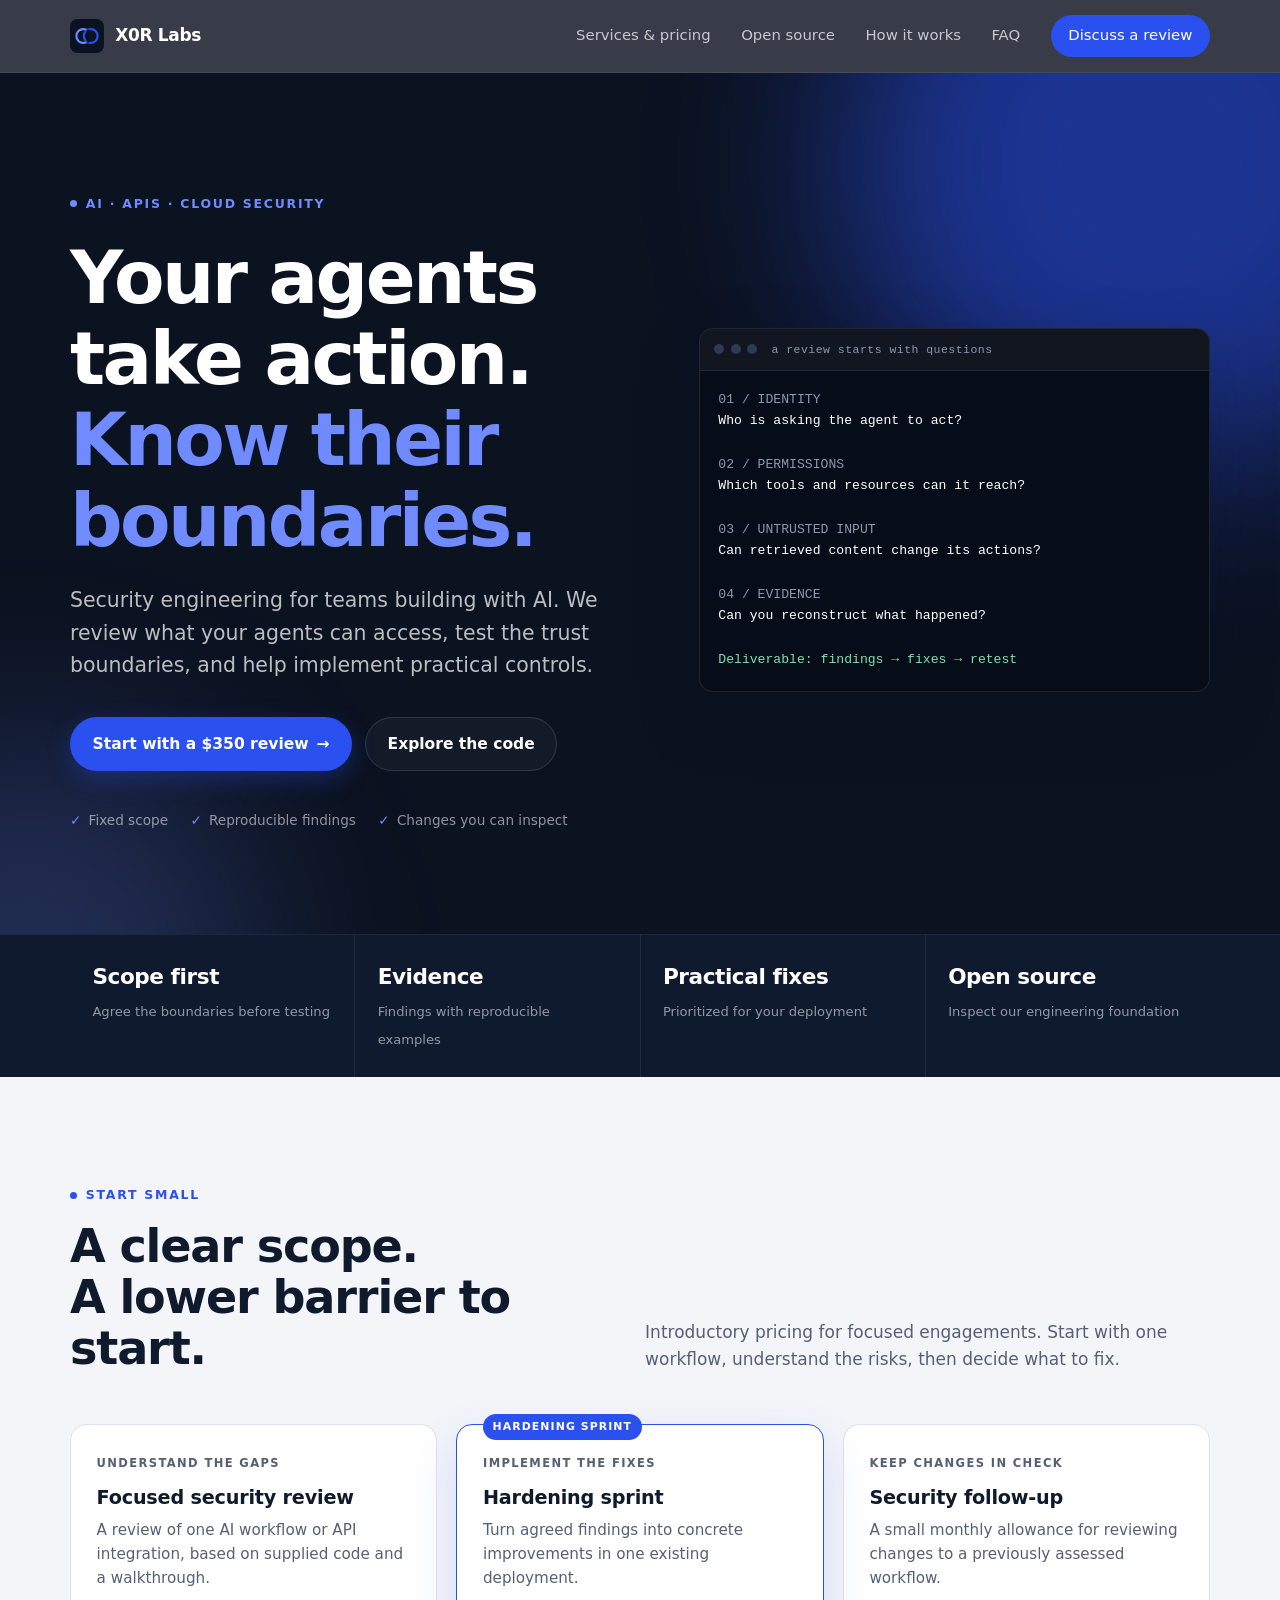
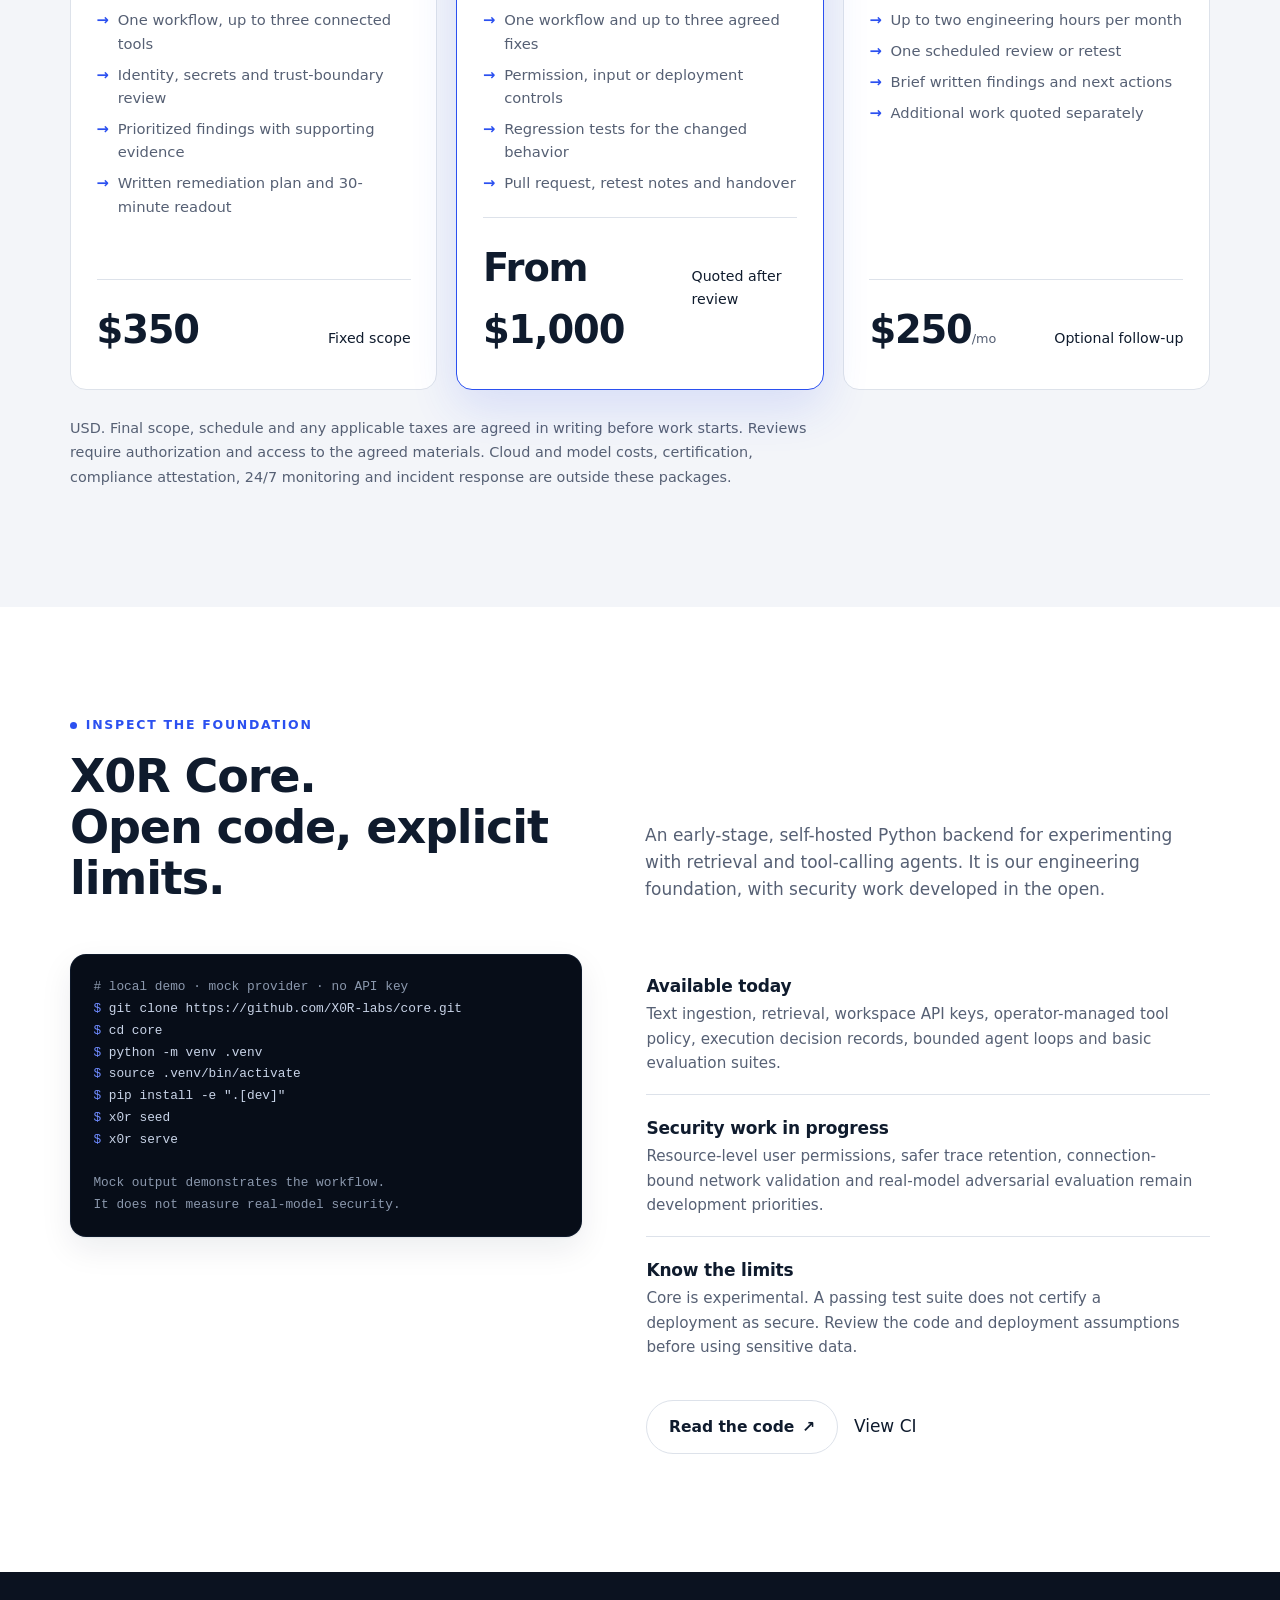
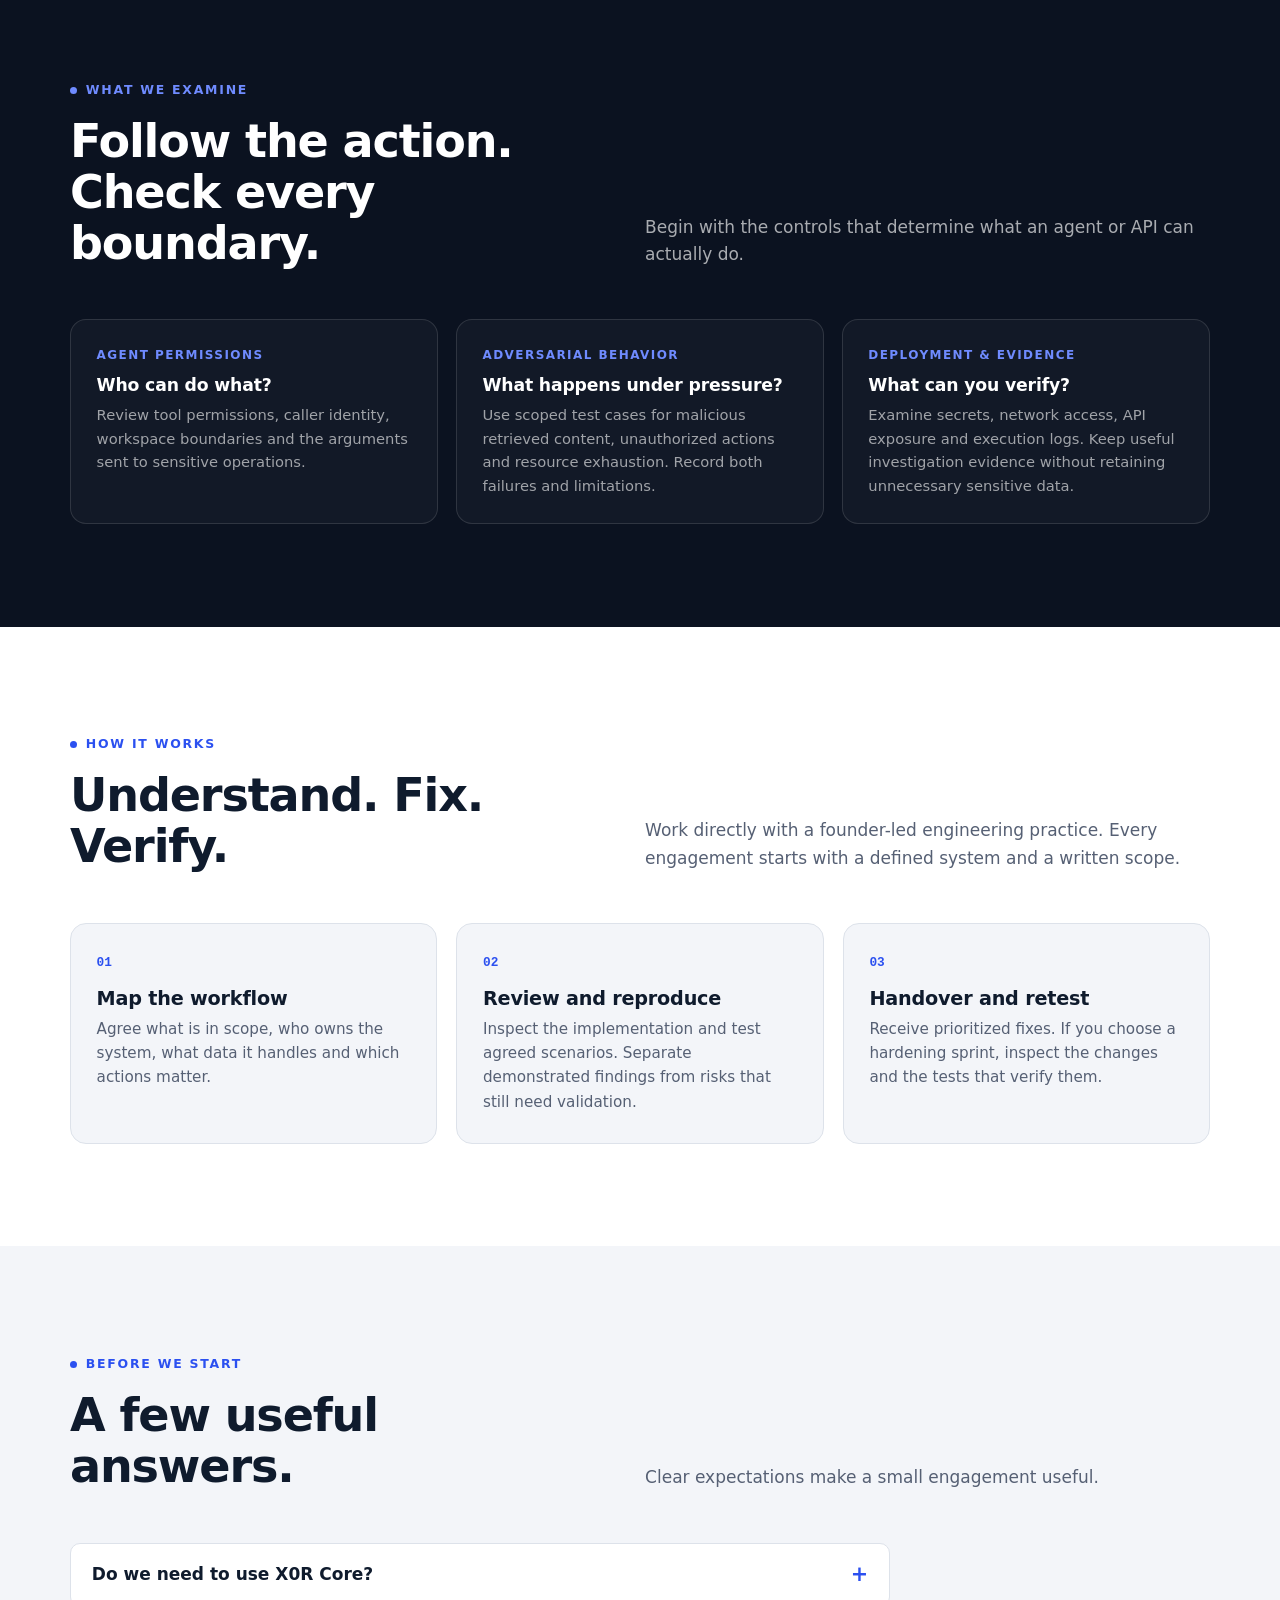
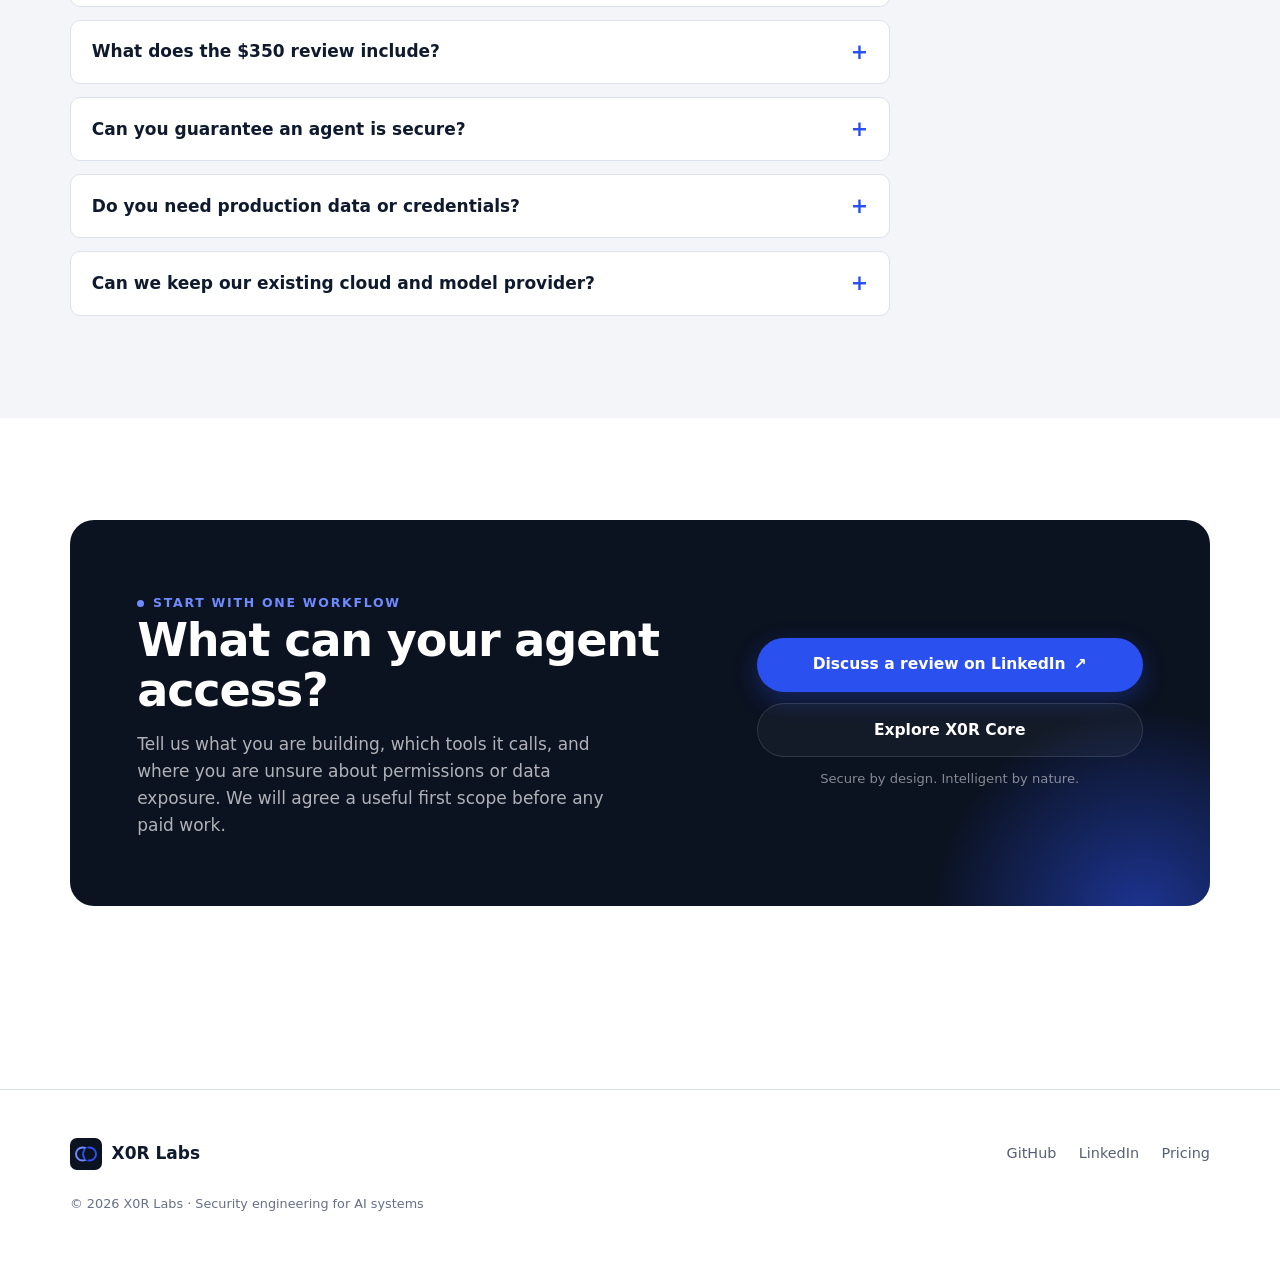
==== commit a389f6ae: "Security follow-up: bounded tools, accurate evals and launch cleanup" ====
--- a/index.html
+++ b/index.html
@@ -10,7 +10,10 @@
 <meta property="og:type" content="website"><meta property="og:title" content="X0R Labs | Security engineering for AI systems">
 <meta property="og:description" content="Understand what your AI agents can access. Find the gaps. Build the controls. Focused security reviews from $350.">
 <meta property="og:url" content="https://x0r-labs.github.io/site/">
-<meta name="twitter:card" content="summary">
+<meta property="og:image" content="https://x0r-labs.github.io/site/social-preview.png">
+<meta property="og:image:width" content="1200"><meta property="og:image:height" content="630">
+<meta property="og:image:alt" content="X0R Labs — Security engineering for AI systems. Secure by design. Intelligent by nature.">
+<meta name="twitter:card" content="summary_large_image">
 <link rel="stylesheet" href="styles.css">
 <script type="application/ld+json">{"@context":"https://schema.org","@type":"Organization","name":"X0R Labs","url":"https://x0r-labs.github.io/site/","description":"Security engineering for AI systems, APIs and cloud deployments.","sameAs":["https://github.com/X0R-labs","https://www.linkedin.com/company/x0r-labs/"]}</script>
 </head>
@@ -67,7 +70,7 @@
 
 <span class="t-muted">Mock output demonstrates the workflow.</span>
 <span class="t-muted">It does not measure real-model security.</span></code></div>
-<div><ul class="feature-list"><li><div><strong>Available today</strong><p>Text ingestion, retrieval, workspace API keys, bounded agent loops, usage accounting and basic evaluation suites.</p></div></li><li><div><strong>Security work in progress</strong><p>Tool authorization, safer execution evidence, stricter resource controls and adversarial regression tests are the next development priorities.</p></div></li><li><div><strong>Know the limits</strong><p>Core is experimental. A passing test suite does not certify a deployment as secure. Review the code and deployment assumptions before using sensitive data.</p></div></li></ul><p class="product-links"><a class="btn btn--outline" href="https://github.com/X0R-labs/core">Read the code <span aria-hidden="true">↗</span></a> <a href="https://github.com/X0R-labs/core/actions">View CI</a></p></div></div>
+<div><ul class="feature-list"><li><div><strong>Available today</strong><p>Text ingestion, retrieval, workspace API keys, operator-managed tool policy, execution decision records, bounded agent loops and basic evaluation suites.</p></div></li><li><div><strong>Security work in progress</strong><p>Resource-level user permissions, safer trace retention, connection-bound network validation and real-model adversarial evaluation remain development priorities.</p></div></li><li><div><strong>Know the limits</strong><p>Core is experimental. A passing test suite does not certify a deployment as secure. Review the code and deployment assumptions before using sensitive data.</p></div></li></ul><p class="product-links"><a class="btn btn--outline" href="https://github.com/X0R-labs/core">Read the code <span aria-hidden="true">↗</span></a> <a href="https://github.com/X0R-labs/core/actions">View CI</a></p></div></div>
 </div></section>
 <section class="section section--navy" id="practice"><div class="container"><div class="section__head"><div><span class="eyebrow eyebrow--light">What we examine</span><h2>Follow the action.<br>Check every boundary.</h2></div><p>Begin with the controls that determine what an agent or API can actually do.</p></div>
 <div class="usecases"><article class="usecase"><div class="usecase__kicker">Agent permissions</div><h3>Who can do what?</h3><p>Review tool permissions, caller identity, workspace boundaries and the arguments sent to sensitive operations.</p></article><article class="usecase"><div class="usecase__kicker">Adversarial behavior</div><h3>What happens under pressure?</h3><p>Use scoped test cases for malicious retrieved content, unauthorized actions and resource exhaustion. Record both failures and limitations.</p></article><article class="usecase"><div class="usecase__kicker">Deployment &amp; evidence</div><h3>What can you verify?</h3><p>Examine secrets, network access, API exposure and execution logs. Keep useful investigation evidence without retaining unnecessary sensitive data.</p></article></div>
--- a/styles.css
+++ b/styles.css
@@ -670,7 +670,7 @@
 }
 
 .card--featured::before {
-  content: "Most common";
+  content: "Hardening sprint";
   position: absolute;
   top: -11px;
   left: 1.6rem;
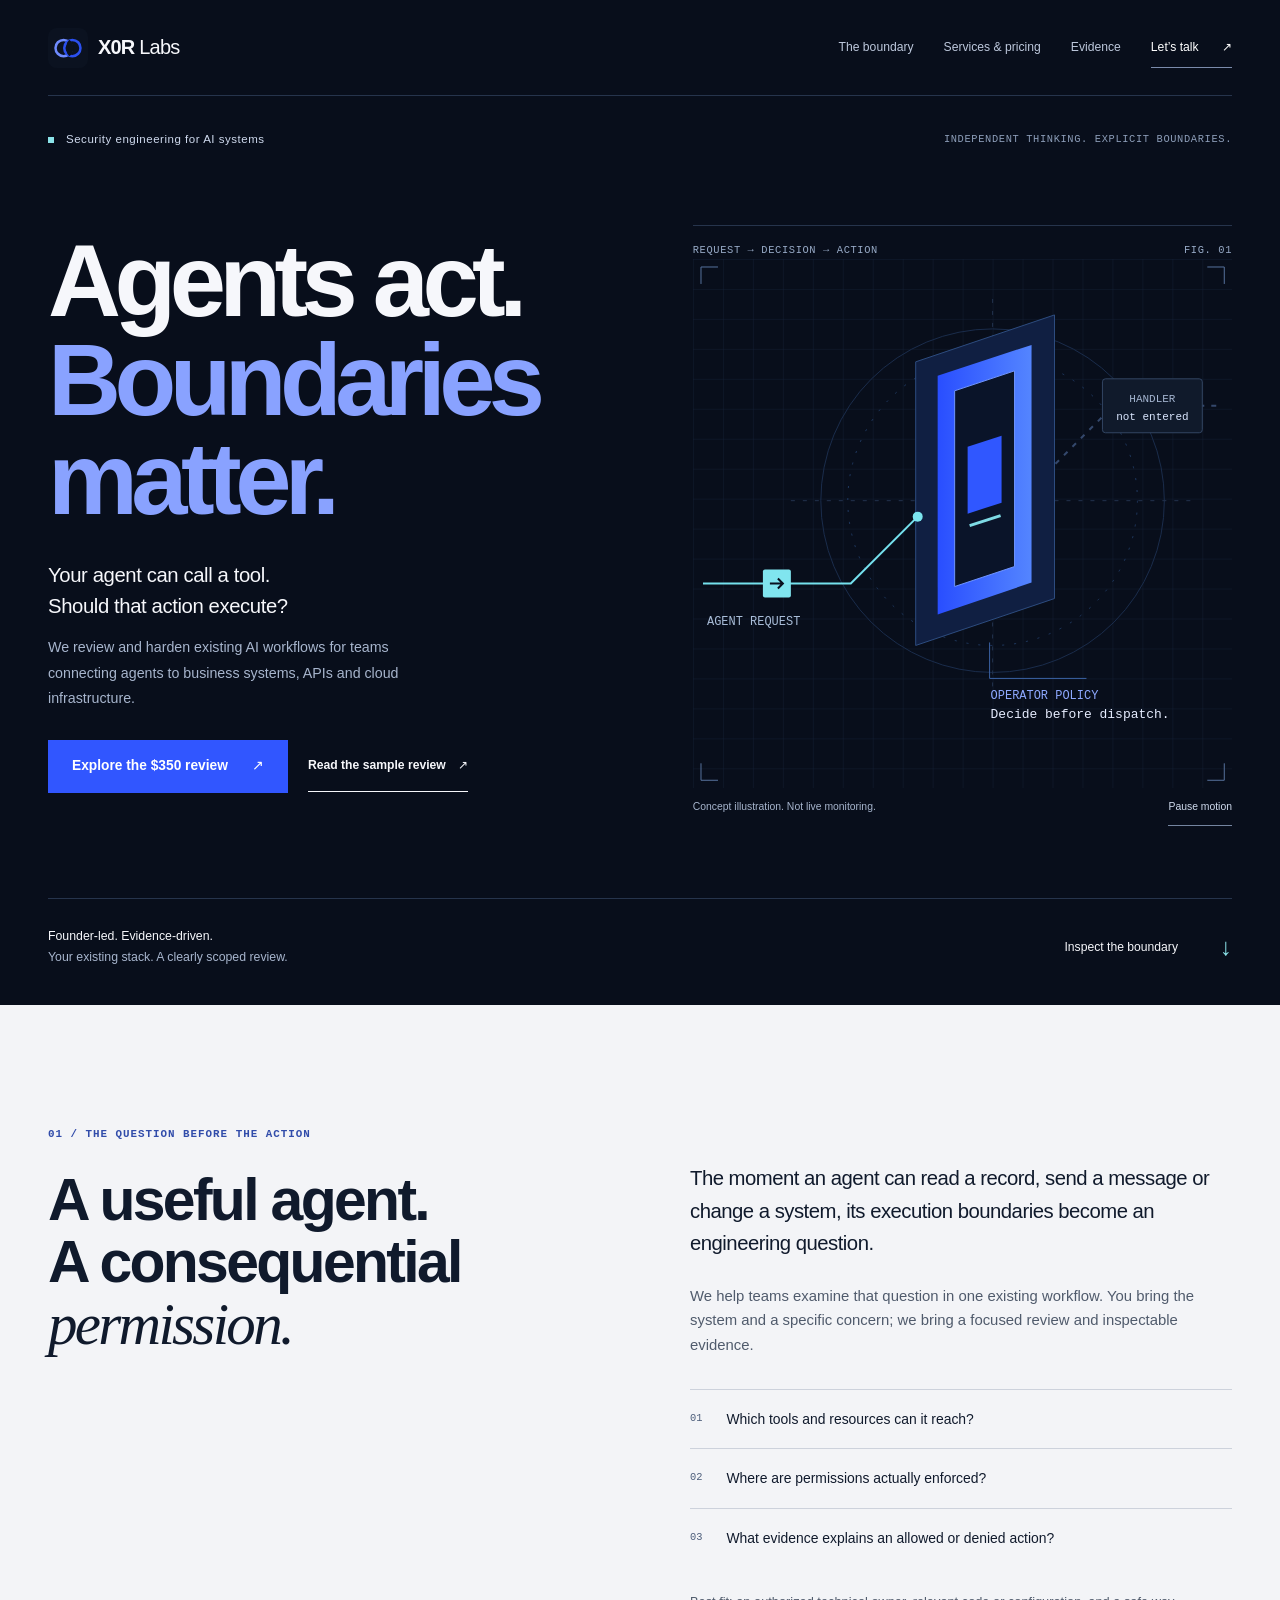
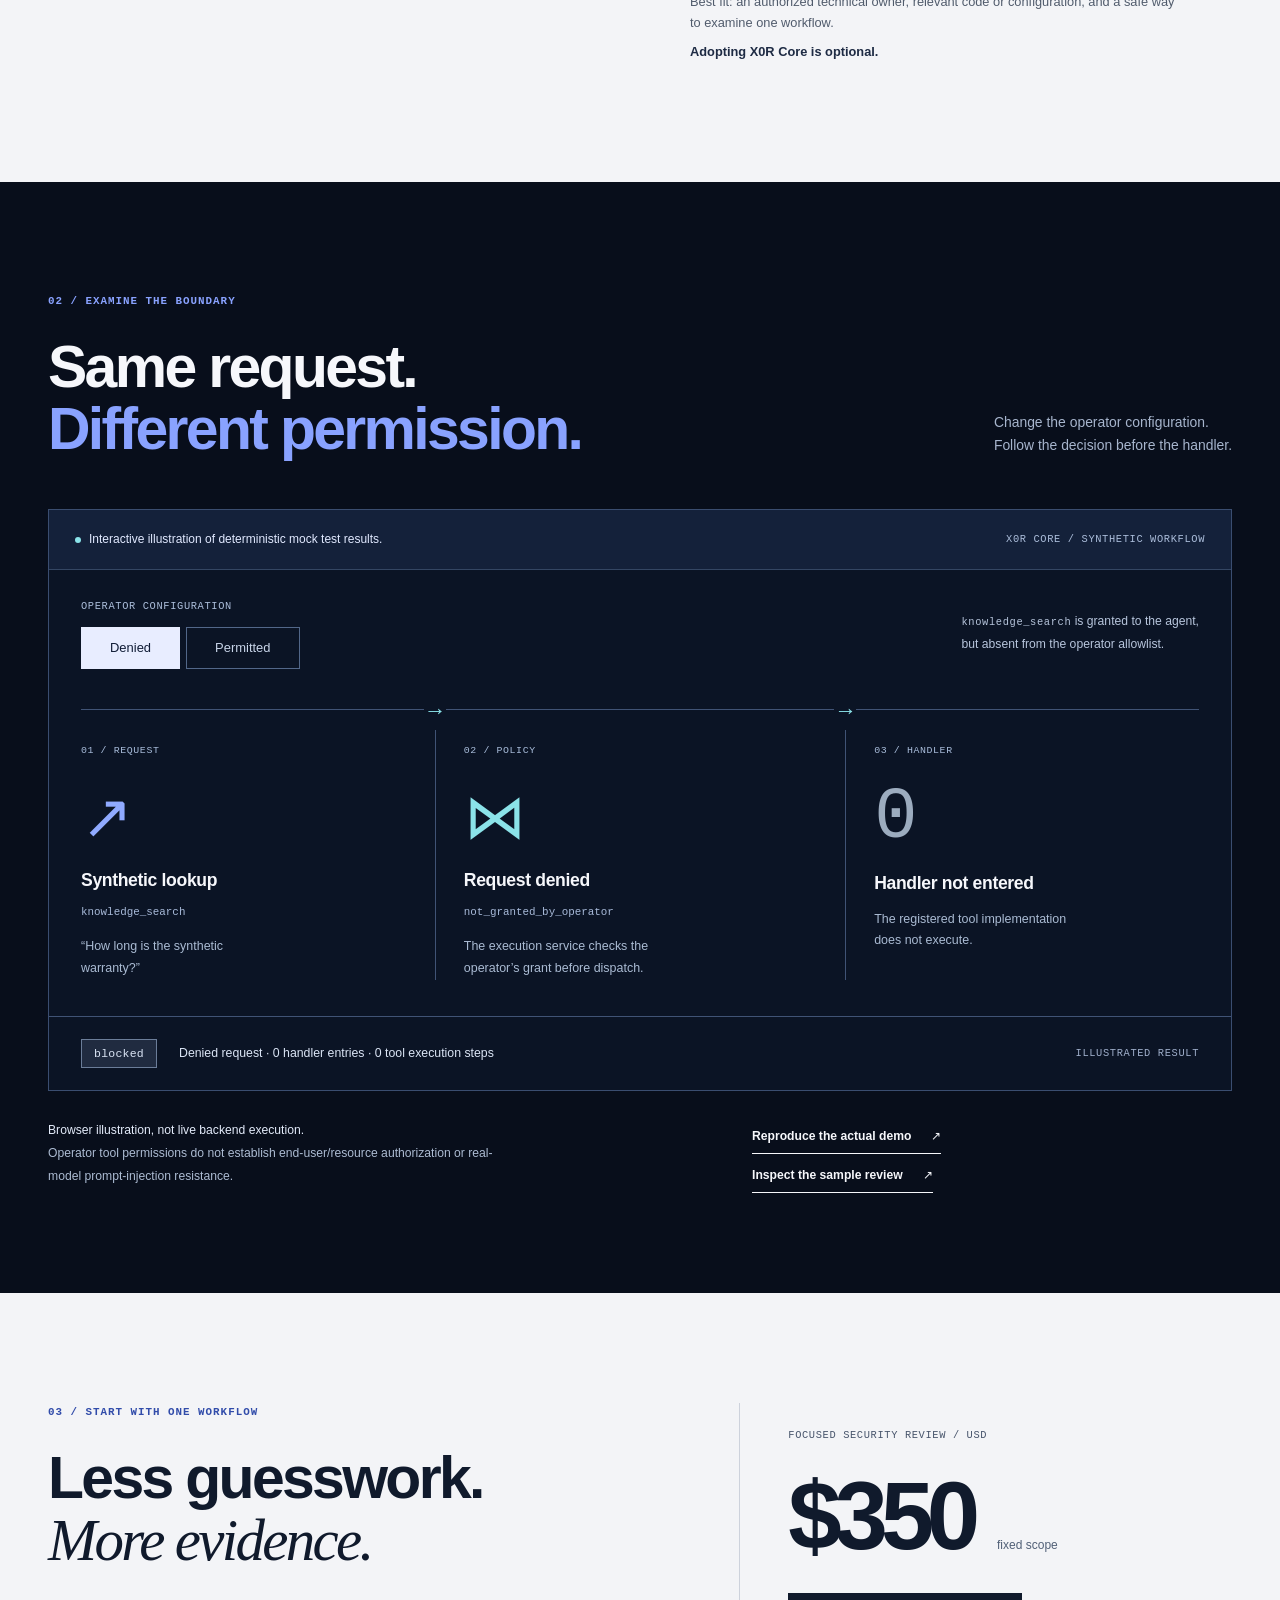
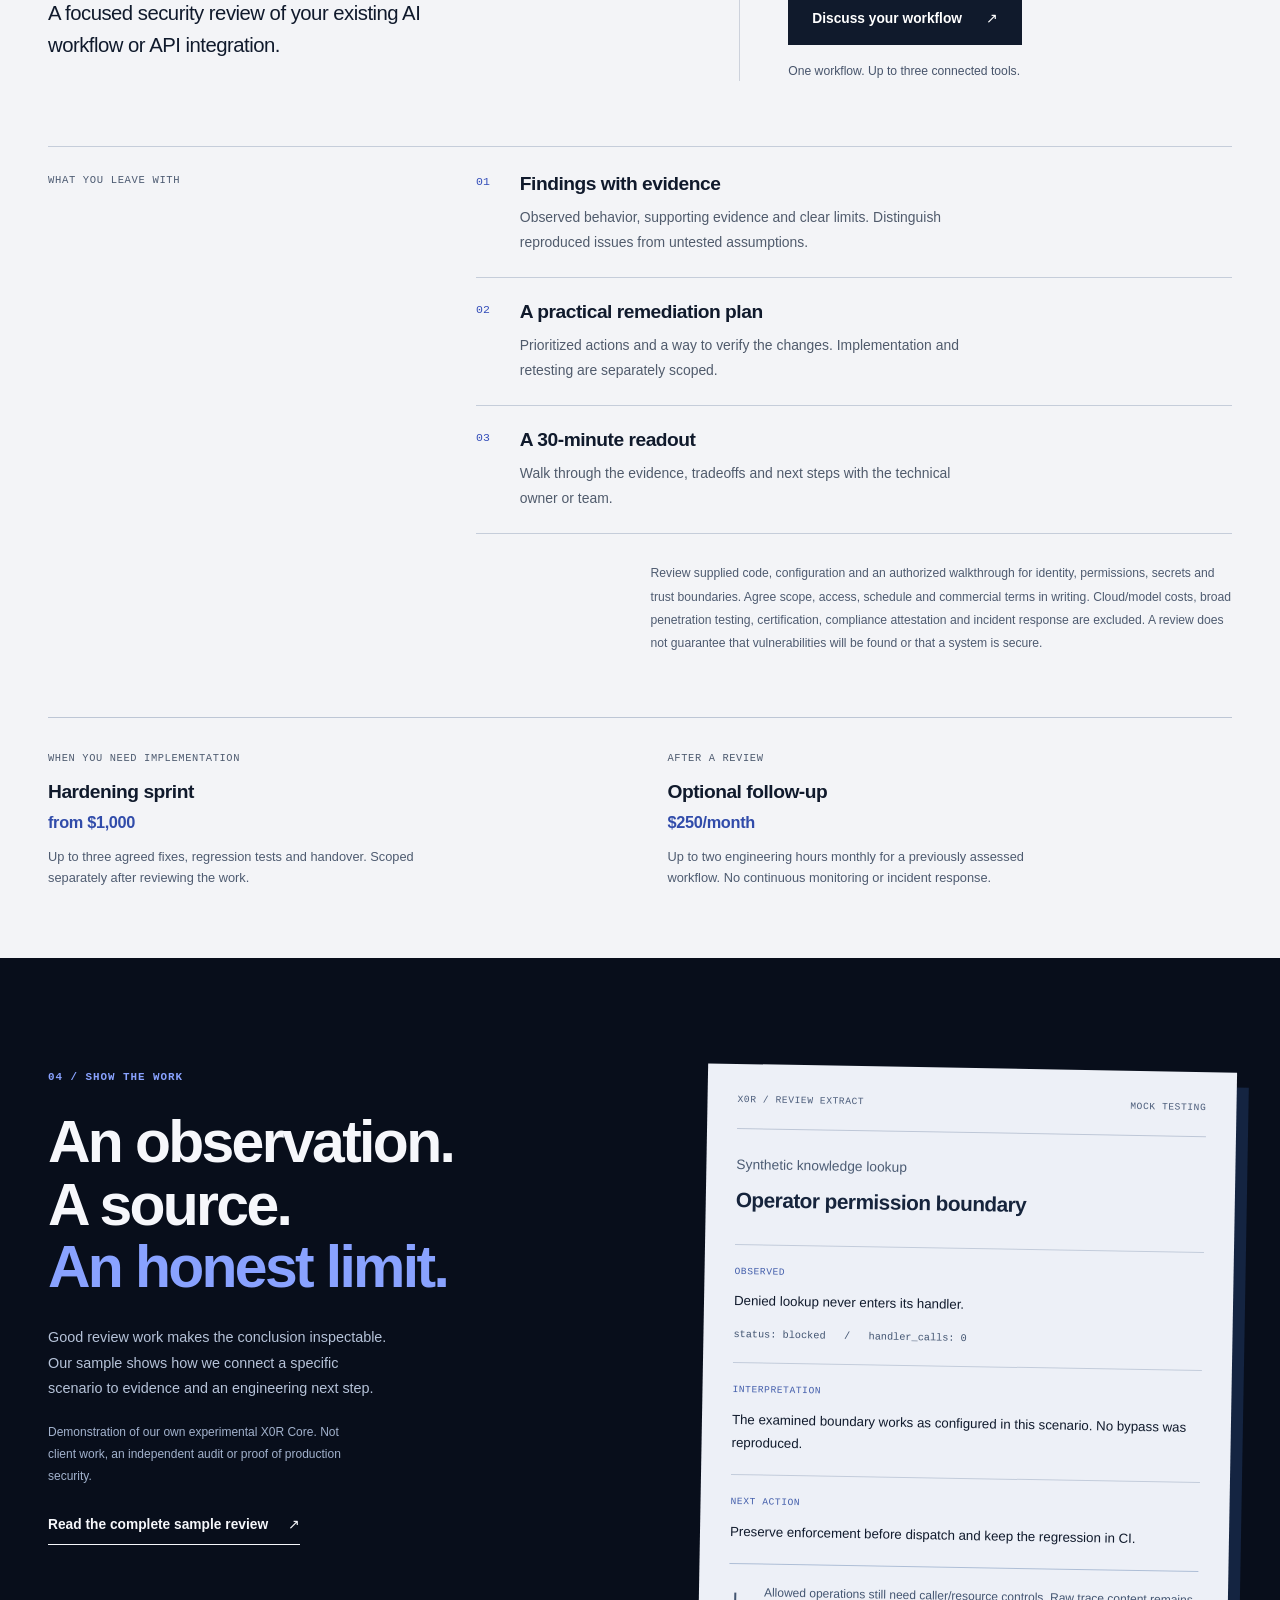
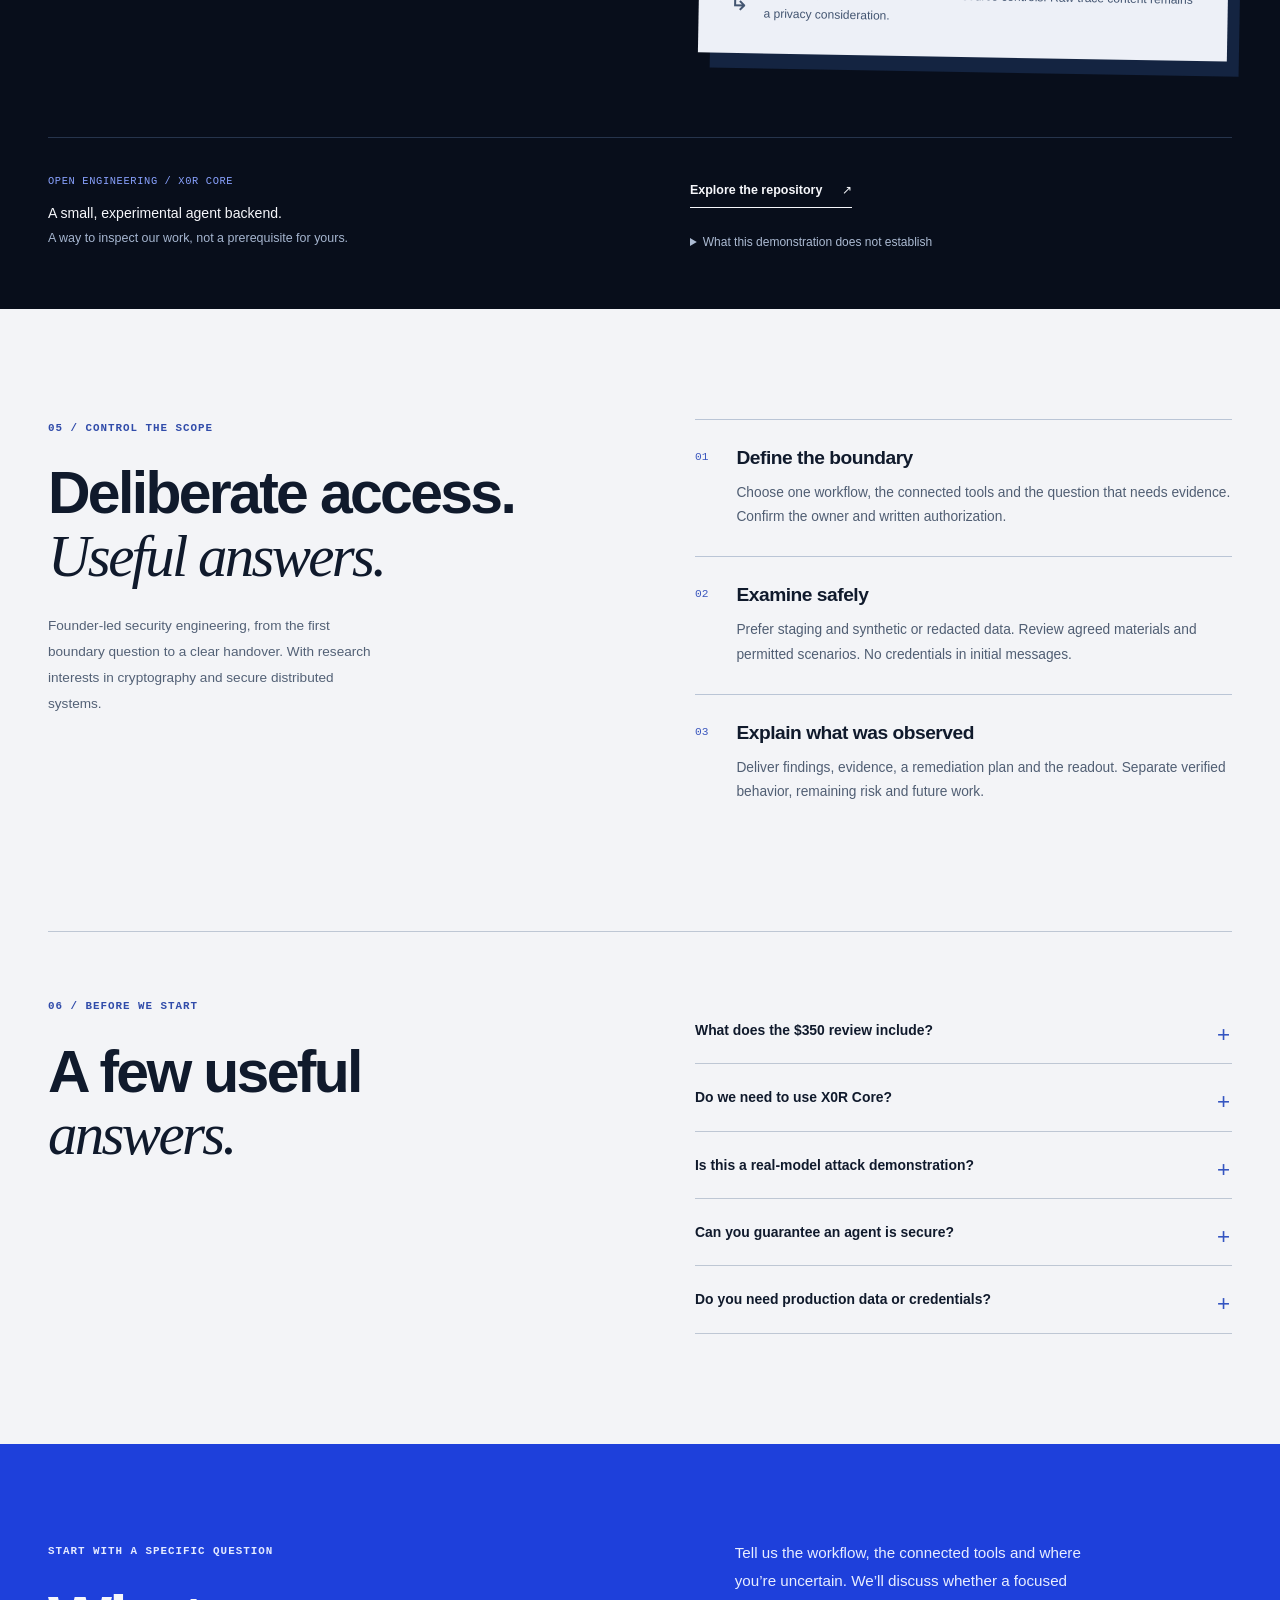
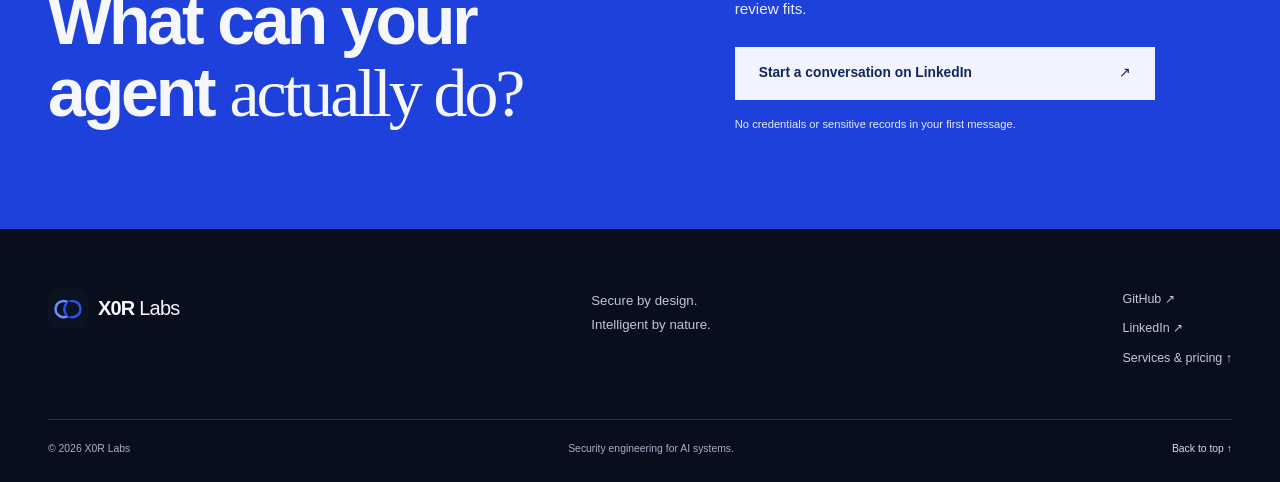
==== commit 36c4eaa4: "design: rebuild site around inspectable execution boundaries" ====
--- a/index.html
+++ b/index.html
@@ -1,89 +1,818 @@
 <!doctype html>
 <html lang="en">
-<head>
-<meta charset="utf-8"><meta name="viewport" content="width=device-width, initial-scale=1">
-<title>X0R Labs | Security engineering for AI systems</title>
-<meta name="description" content="Practical security reviews and hardening for AI agents, APIs and cloud deployments. Focused reviews from $350. Explore our open-source X0R Core backend.">
-<meta name="theme-color" content="#0B1220">
-<link rel="canonical" href="https://x0r-labs.github.io/site/">
-<link rel="icon" href="favicon.svg" type="image/svg+xml">
-<meta property="og:type" content="website"><meta property="og:title" content="X0R Labs | Security engineering for AI systems">
-<meta property="og:description" content="Understand what your AI agents can access. Find the gaps. Build the controls. Focused security reviews from $350.">
-<meta property="og:url" content="https://x0r-labs.github.io/site/">
-<meta property="og:image" content="https://x0r-labs.github.io/site/social-preview.png">
-<meta property="og:image:width" content="1200"><meta property="og:image:height" content="630">
-<meta property="og:image:alt" content="X0R Labs — Security engineering for AI systems. Secure by design. Intelligent by nature.">
-<meta name="twitter:card" content="summary_large_image">
-<link rel="stylesheet" href="styles.css">
-<script type="application/ld+json">{"@context":"https://schema.org","@type":"Organization","name":"X0R Labs","url":"https://x0r-labs.github.io/site/","description":"Security engineering for AI systems, APIs and cloud deployments.","sameAs":["https://github.com/X0R-labs","https://www.linkedin.com/company/x0r-labs/"]}</script>
-</head>
-<body>
-<a class="skip-link" href="#main">Skip to content</a>
-<header class="site-header"><div class="container site-header__inner">
-<a class="brand" href="#top" aria-label="X0R Labs home"><img class="brand__mark" src="favicon.svg" alt="" width="40" height="40"><span>X0R Labs</span></a>
-<button class="nav__toggle" type="button" aria-expanded="false" aria-controls="nav" aria-label="Toggle menu">☰</button>
-<nav class="nav" id="nav" aria-label="Main"><a href="#services">Services &amp; pricing</a><a href="#product">Open source</a><a href="#process">How it works</a><a href="#faq">FAQ</a><a class="nav__cta" href="#contact">Discuss a review</a></nav>
-</div></header>
-<main id="main">
-<section class="hero" id="top"><div class="container hero__grid">
-<div class="hero__copy"><span class="eyebrow eyebrow--light">AI · APIs · Cloud security</span>
-<h1>Your agents take action.<br><em>Know their boundaries.</em></h1>
-<p class="hero__lead">Security engineering for teams building with AI. We review what your agents can access, test the trust boundaries, and help implement practical controls.</p>
-<div class="hero__actions"><a class="btn btn--primary" href="#services">Start with a $350 review <span aria-hidden="true">→</span></a><a class="btn btn--ghost" href="https://github.com/X0R-labs/core">Explore the code</a></div>
-<div class="hero__note"><span>Fixed scope</span><span>Reproducible findings</span><span>Changes you can inspect</span></div>
-</div>
-<div class="terminal" aria-label="Example security review checklist"><div class="terminal__bar"><span class="terminal__dot"></span><span class="terminal__dot"></span><span class="terminal__dot"></span><span class="terminal__title">a review starts with questions</span></div>
-<div class="terminal__body"><code><span class="t-muted">01 / IDENTITY</span>
-Who is asking the agent to act?
-
-<span class="t-muted">02 / PERMISSIONS</span>
-Which tools and resources can it reach?
-
-<span class="t-muted">03 / UNTRUSTED INPUT</span>
-Can retrieved content change its actions?
-
-<span class="t-muted">04 / EVIDENCE</span>
-Can you reconstruct what happened?
-
-<span class="t-ok">Deliverable: findings → fixes → retest</span></code></div></div>
-</div></section>
-<section class="stats" aria-label="Working principles"><div class="container"><div class="stats__grid"><div class="stats__item"><strong>Scope first</strong><span>Agree the boundaries before testing</span></div><div class="stats__item"><strong>Evidence</strong><span>Findings with reproducible examples</span></div><div class="stats__item"><strong>Practical fixes</strong><span>Prioritized for your deployment</span></div><div class="stats__item"><strong>Open source</strong><span>Inspect our engineering foundation</span></div></div></div></section>
-<section class="section section--paper" id="services"><div class="container">
-<div class="section__head"><div><span class="eyebrow">Start small</span><h2>A clear scope.<br>A lower barrier to start.</h2></div><p>Introductory pricing for focused engagements. Start with one workflow, understand the risks, then decide what to fix.</p></div>
-<div class="cards">
-<article class="card"><div class="card__tag">Understand the gaps</div><h3>Focused security review</h3><p>A review of one AI workflow or API integration, based on supplied code and a walkthrough.</p><ul><li>One workflow, up to three connected tools</li><li>Identity, secrets and trust-boundary review</li><li>Prioritized findings with supporting evidence</li><li>Written remediation plan and 30-minute readout</li></ul><div class="card__foot"><div class="price">$350</div><small>Fixed scope</small></div></article>
-<article class="card card--featured"><div class="card__tag">Implement the fixes</div><h3>Hardening sprint</h3><p>Turn agreed findings into concrete improvements in one existing deployment.</p><ul><li>One workflow and up to three agreed fixes</li><li>Permission, input or deployment controls</li><li>Regression tests for the changed behavior</li><li>Pull request, retest notes and handover</li></ul><div class="card__foot"><div class="price">From $1,000</div><small>Quoted after review</small></div></article>
-<article class="card"><div class="card__tag">Keep changes in check</div><h3>Security follow-up</h3><p>A small monthly allowance for reviewing changes to a previously assessed workflow.</p><ul><li>Up to two engineering hours per month</li><li>One scheduled review or retest</li><li>Brief written findings and next actions</li><li>Additional work quoted separately</li></ul><div class="card__foot"><div class="price">$250<small>/mo</small></div><small>Optional follow-up</small></div></article>
-</div>
-<p class="pricing-note">USD. Final scope, schedule and any applicable taxes are agreed in writing before work starts. Reviews require authorization and access to the agreed materials. Cloud and model costs, certification, compliance attestation, 24/7 monitoring and incident response are outside these packages.</p>
-</div></section>
-<section class="section" id="product"><div class="container">
-<div class="section__head"><div><span class="eyebrow">Inspect the foundation</span><h2>X0R Core.<br>Open code, explicit limits.</h2></div><p>An early-stage, self-hosted Python backend for experimenting with retrieval and tool-calling agents. It is our engineering foundation, with security work developed in the open.</p></div>
-<div class="product"><div class="product__panel"><code><span class="t-muted"># local demo · mock provider · no API key</span>
-<span class="t-prompt">$</span> git clone https://github.com/X0R-labs/core.git
-<span class="t-prompt">$</span> cd core
-<span class="t-prompt">$</span> python -m venv .venv
-<span class="t-prompt">$</span> source .venv/bin/activate
-<span class="t-prompt">$</span> pip install -e ".[dev]"
-<span class="t-prompt">$</span> x0r seed
-<span class="t-prompt">$</span> x0r serve
-
-<span class="t-muted">Mock output demonstrates the workflow.</span>
-<span class="t-muted">It does not measure real-model security.</span></code></div>
-<div><ul class="feature-list"><li><div><strong>Available today</strong><p>Text ingestion, retrieval, workspace API keys, operator-managed tool policy, execution decision records, bounded agent loops and basic evaluation suites.</p></div></li><li><div><strong>Security work in progress</strong><p>Resource-level user permissions, safer trace retention, connection-bound network validation and real-model adversarial evaluation remain development priorities.</p></div></li><li><div><strong>Know the limits</strong><p>Core is experimental. A passing test suite does not certify a deployment as secure. Review the code and deployment assumptions before using sensitive data.</p></div></li></ul><p class="product-links"><a class="btn btn--outline" href="https://github.com/X0R-labs/core">Read the code <span aria-hidden="true">↗</span></a> <a href="https://github.com/X0R-labs/core/actions">View CI</a></p></div></div>
-</div></section>
-<section class="section section--navy" id="practice"><div class="container"><div class="section__head"><div><span class="eyebrow eyebrow--light">What we examine</span><h2>Follow the action.<br>Check every boundary.</h2></div><p>Begin with the controls that determine what an agent or API can actually do.</p></div>
-<div class="usecases"><article class="usecase"><div class="usecase__kicker">Agent permissions</div><h3>Who can do what?</h3><p>Review tool permissions, caller identity, workspace boundaries and the arguments sent to sensitive operations.</p></article><article class="usecase"><div class="usecase__kicker">Adversarial behavior</div><h3>What happens under pressure?</h3><p>Use scoped test cases for malicious retrieved content, unauthorized actions and resource exhaustion. Record both failures and limitations.</p></article><article class="usecase"><div class="usecase__kicker">Deployment &amp; evidence</div><h3>What can you verify?</h3><p>Examine secrets, network access, API exposure and execution logs. Keep useful investigation evidence without retaining unnecessary sensitive data.</p></article></div>
-</div></section>
-<section class="section" id="process"><div class="container"><div class="section__head"><div><span class="eyebrow">How it works</span><h2>Understand. Fix. Verify.</h2></div><p>Work directly with a founder-led engineering practice. Every engagement starts with a defined system and a written scope.</p></div><div class="steps"><div class="step"><h3>Map the workflow</h3><p>Agree what is in scope, who owns the system, what data it handles and which actions matter.</p></div><div class="step"><h3>Review and reproduce</h3><p>Inspect the implementation and test agreed scenarios. Separate demonstrated findings from risks that still need validation.</p></div><div class="step"><h3>Handover and retest</h3><p>Receive prioritized fixes. If you choose a hardening sprint, inspect the changes and the tests that verify them.</p></div></div></div></section>
-<section class="section section--paper" id="faq"><div class="container"><div class="section__head"><div><span class="eyebrow">Before we start</span><h2>A few useful answers.</h2></div><p>Clear expectations make a small engagement useful.</p></div><div class="faq"><details><summary>Do we need to use X0R Core?</summary><p>No. The service can assess your existing agent, API or cloud workflow. Core is an open-source engineering project, not a required platform.</p></details><details><summary>What does the $350 review include?</summary><p>One workflow with up to three connected tools, a code and architecture review, prioritized findings, a remediation plan and a 30-minute readout. Implementation and broad penetration testing are separately scoped.</p></details><details><summary>Can you guarantee an agent is secure?</summary><p>No. We report the controls and scenarios examined, the findings reproduced and the limits of the assessment. A review is not certification or a guarantee against all attacks.</p></details><details><summary>Do you need production data or credentials?</summary><p>Prefer synthetic or redacted data and a test environment. We agree access before the engagement; do not send passwords, API keys or private customer records in an initial message.</p></details><details><summary>Can we keep our existing cloud and model provider?</summary><p>Yes. We start with the system you already operate and scope improvements around its actual requirements.</p></details></div></div></section>
-<section class="section" id="contact"><div class="container"><div class="cta"><div><span class="eyebrow eyebrow--light">Start with one workflow</span><h2>What can your agent access?</h2><p>Tell us what you are building, which tools it calls, and where you are unsure about permissions or data exposure. We will agree a useful first scope before any paid work.</p></div><div class="cta__actions"><a class="btn btn--primary" href="https://www.linkedin.com/company/x0r-labs/">Discuss a review on LinkedIn <span aria-hidden="true">↗</span></a><a class="btn btn--ghost" href="https://github.com/X0R-labs/core">Explore X0R Core</a><span class="cta__fine">Secure by design. Intelligent by nature.</span></div></div></div></section>
-</main>
-<footer class="site-footer"><div class="container site-footer__inner"><a class="site-footer__brand" href="#top"><img src="favicon.svg" width="32" height="32" alt=""><span>X0R Labs</span></a><nav class="site-footer__links" aria-label="Footer"><a href="https://github.com/X0R-labs">GitHub</a><a href="https://www.linkedin.com/company/x0r-labs/">LinkedIn</a><a href="#services">Pricing</a></nav><p class="site-footer__legal">© 2026 X0R Labs · Security engineering for AI systems</p></div></footer>
-<script>
-const toggle = document.querySelector('.nav__toggle');
-const nav = document.getElementById('nav');
-toggle.addEventListener('click', () => { const open = nav.classList.toggle('is-open'); toggle.setAttribute('aria-expanded', String(open)); });
-nav.addEventListener('click', event => { if (event.target.closest('a')) { nav.classList.remove('is-open'); toggle.setAttribute('aria-expanded', 'false'); } });
-</script>
-</body></html>
+  <head>
+    <meta charset="utf-8" />
+    <meta name="viewport" content="width=device-width, initial-scale=1" />
+    <title>X0R Labs — Security engineering for AI systems</title>
+    <meta
+      name="description"
+      content="Founder-led security engineering for AI agents, APIs and cloud deployments. Review one existing workflow from $350, with evidence and a practical remediation plan."
+    />
+    <meta name="theme-color" content="#080e1b" />
+    <link rel="canonical" href="https://x0r-labs.github.io/site/" />
+    <link rel="icon" href="favicon.svg" type="image/svg+xml" />
+    <link rel="stylesheet" href="styles.css" />
+    <script src="site.js" defer></script>
+    <meta property="og:type" content="website" />
+    <meta
+      property="og:title"
+      content="X0R Labs — Security engineering for AI systems"
+    />
+    <meta
+      property="og:description"
+      content="Agents act. Boundaries matter. Focused security reviews of existing AI workflows from $350, with inspectable demonstration evidence."
+    />
+    <meta property="og:url" content="https://x0r-labs.github.io/site/" />
+    <meta
+      property="og:image"
+      content="https://x0r-labs.github.io/site/social-preview.png"
+    />
+    <meta property="og:image:width" content="1200" />
+    <meta property="og:image:height" content="630" />
+    <meta
+      property="og:image:alt"
+      content="X0R Labs — Security engineering for AI systems. Secure by design. Intelligent by nature."
+    />
+    <meta name="twitter:card" content="summary_large_image" />
+    <script type="application/ld+json">
+      {
+        "@context": "https://schema.org",
+        "@type": "Organization",
+        "name": "X0R Labs",
+        "url": "https://x0r-labs.github.io/site/",
+        "logo": "https://x0r-labs.github.io/site/favicon.svg",
+        "description": "Founder-led security engineering for AI systems, APIs and cloud deployments.",
+        "sameAs": [
+          "https://github.com/X0R-labs",
+          "https://www.linkedin.com/company/x0r-labs/"
+        ]
+      }
+    </script>
+  </head>
+  <body>
+    <a class="skip-link" href="#main">Skip to content</a>
+    <header class="site-header">
+      <div class="container header-inner">
+        <a class="brand" href="#top" aria-label="X0R Labs home"
+          ><img src="favicon.svg" alt="" width="40" height="40" /><span
+            >X0R<span class="brand-light"> Labs</span></span
+          ></a
+        >
+        <button
+          class="nav__toggle"
+          type="button"
+          aria-label="Toggle menu"
+          aria-controls="nav"
+          aria-expanded="false"
+          hidden
+        >
+          <span aria-hidden="true">☰</span>
+        </button>
+        <nav id="nav" class="nav" aria-label="Main">
+          <a href="#demo">The boundary</a
+          ><a href="#services">Services &amp; pricing</a
+          ><a href="#evidence">Evidence</a
+          ><a class="nav-contact" href="#contact"
+            >Let’s talk <span aria-hidden="true">↗</span></a
+          >
+        </nav>
+      </div>
+    </header>
+    <main id="main" tabindex="-1">
+      <section class="hero" id="top" aria-labelledby="hero-heading">
+        <div class="container">
+          <div class="hero-kicker">
+            <span class="eyebrow">Security engineering for AI systems</span
+            ><span class="mono hero-index"
+              >INDEPENDENT THINKING. EXPLICIT BOUNDARIES.</span
+            >
+          </div>
+          <div class="hero-grid">
+            <div class="hero-copy">
+              <h1 id="hero-heading">
+                Agents act.<br /><span>Boundaries<br />matter.</span>
+              </h1>
+              <p class="hero-lead">
+                Your agent can call a tool.<br />Should that action execute?
+              </p>
+              <p class="hero-support">
+                We review and harden existing AI workflows for teams connecting
+                agents to business systems, APIs and cloud infrastructure.
+              </p>
+              <div class="hero-actions">
+                <a class="btn btn-primary" href="#services"
+                  >Explore the $350 review <span aria-hidden="true">↗</span></a
+                ><a
+                  class="text-link"
+                  href="https://github.com/X0R-labs/core/blob/8538e2dbb331ce0844837f81959eb3917ec60710/docs/SAMPLE-SECURITY-REVIEW.md"
+                  >Read the sample review <span aria-hidden="true">↗</span></a
+                >
+              </div>
+            </div>
+            <figure class="gate-figure motion" aria-labelledby="gate-caption">
+              <div class="figure-top mono">
+                <span>REQUEST → DECISION → ACTION</span><span>FIG. 01</span>
+              </div>
+              <svg
+                class="gate-art"
+                viewBox="0 0 540 530"
+                role="img"
+                aria-label="A synthetic agent request meets an operator policy boundary before reaching the tool handler."
+              >
+                <defs>
+                  <pattern
+                    id="grid"
+                    width="30"
+                    height="30"
+                    patternUnits="userSpaceOnUse"
+                  >
+                    <path
+                      d="M30 0H0V30"
+                      fill="none"
+                      stroke="#17243b"
+                      stroke-width=".7"
+                    />
+                  </pattern>
+                  <linearGradient id="gate-blue" x1="0" x2="1">
+                    <stop stop-color="#294eff" />
+                    <stop offset="1" stop-color="#5485ff" />
+                  </linearGradient>
+                </defs>
+                <rect width="540" height="530" fill="url(#grid)" />
+                <g fill="none">
+                  <circle cx="300" cy="242" r="172" stroke="#1b2d4c" />
+                  <circle
+                    cx="300"
+                    cy="242"
+                    r="145"
+                    stroke="#213b63"
+                    stroke-dasharray="2 10"
+                  />
+                  <path
+                    d="M300 40V444M98 242H502"
+                    stroke="#23324d"
+                    stroke-dasharray="4 8"
+                  />
+                </g>
+                <path
+                  d="M10 325H158L225 258"
+                  class="input-path"
+                  fill="none"
+                  stroke="#75e1ee"
+                  stroke-width="2"
+                />
+                <path
+                  d="M363 205L421 147H530"
+                  fill="none"
+                  stroke="#34486c"
+                  stroke-width="2"
+                  stroke-dasharray="5 7"
+                />
+                <path
+                  d="M223 103L362 56V340L223 387Z"
+                  fill="#101f42"
+                  stroke="#2e4d80"
+                />
+                <path d="M245 117L339 86V324L245 356Z" fill="url(#gate-blue)" />
+                <path
+                  d="M262 132L322 112V308L262 328Z"
+                  fill="#0a1429"
+                  stroke="#7095ff"
+                />
+                <path d="M275 188L309 177V244L275 255Z" fill="#3057ff" />
+                <path d="M277 267L308 257" stroke="#7edbe5" stroke-width="3" />
+                <g class="request-packet">
+                  <rect
+                    x="70"
+                    y="311"
+                    width="28"
+                    height="28"
+                    rx="2"
+                    fill="#80e5ef"
+                  />
+                  <path
+                    d="M77 325H90M85 320L90 325L85 330"
+                    fill="none"
+                    stroke="#09101e"
+                    stroke-width="2"
+                  />
+                </g>
+                <circle cx="225" cy="258" r="5" fill="#7be5ef" />
+                <rect
+                  x="410"
+                  y="120"
+                  width="100"
+                  height="54"
+                  rx="3"
+                  fill="#101a2b"
+                  stroke="#334663"
+                />
+                <text
+                  x="460"
+                  y="143"
+                  fill="#a4b5d0"
+                  text-anchor="middle"
+                  font-size="11"
+                  font-family="monospace"
+                >
+                  HANDLER
+                </text>
+                <text
+                  x="460"
+                  y="161"
+                  fill="#dbe7ff"
+                  text-anchor="middle"
+                  font-size="11"
+                  font-family="monospace"
+                >
+                  not entered
+                </text>
+                <text
+                  x="14"
+                  y="367"
+                  fill="#a9bdd8"
+                  font-size="12"
+                  font-family="monospace"
+                >
+                  AGENT REQUEST
+                </text>
+                <path d="M297 384V420H394" fill="none" stroke="#3c63a5" />
+                <text
+                  x="298"
+                  y="441"
+                  fill="#8ea9ff"
+                  font-size="12"
+                  font-family="monospace"
+                >
+                  OPERATOR POLICY
+                </text>
+                <text
+                  x="298"
+                  y="460"
+                  fill="#e7edff"
+                  font-size="13"
+                  font-family="monospace"
+                >
+                  Decide before dispatch.
+                </text>
+                <g stroke="#57739e" stroke-width="1">
+                  <path
+                    d="M8 8H25M8 8V25M532 8H515M532 8V25M8 522H25M8 522V505M532 522H515M532 522V505"
+                  />
+                </g>
+              </svg>
+              <figcaption id="gate-caption">
+                <span>Concept illustration. Not live monitoring.</span
+                ><button
+                  id="motion-toggle"
+                  class="motion-toggle"
+                  type="button"
+                  aria-pressed="false"
+                  hidden
+                >
+                  Pause motion
+                </button>
+              </figcaption>
+            </figure>
+          </div>
+          <div class="hero-bottom">
+            <p>
+              Founder-led. Evidence-driven.<br /><span
+                >Your existing stack. A clearly scoped review.</span
+              >
+            </p>
+            <a href="#demo" class="down-link"
+              >Inspect the boundary <span aria-hidden="true">↓</span></a
+            >
+          </div>
+        </div>
+      </section>
+      <section
+        class="fit section-light"
+        id="practice"
+        aria-labelledby="fit-heading"
+      >
+        <div class="container fit-grid">
+          <div>
+            <span class="section-label"
+              >01 / THE QUESTION BEFORE THE ACTION</span
+            >
+            <h2 id="fit-heading">
+              A useful agent.<br />A consequential<br /><em>permission.</em>
+            </h2>
+          </div>
+          <div class="fit-copy">
+            <p class="large-copy">
+              The moment an agent can read a record, send a message or change a
+              system, its execution boundaries become an engineering question.
+            </p>
+            <p>
+              We help teams examine that question in one existing workflow. You
+              bring the system and a specific concern; we bring a focused review
+              and inspectable evidence.
+            </p>
+            <ul class="problem-list">
+              <li><span>01</span>Which tools and resources can it reach?</li>
+              <li><span>02</span>Where are permissions actually enforced?</li>
+              <li>
+                <span>03</span>What evidence explains an allowed or denied
+                action?
+              </li>
+            </ul>
+            <p class="fit-note">
+              Best fit: an authorized technical owner, relevant code or
+              configuration, and a safe way to examine one workflow.
+              <strong>Adopting X0R Core is optional.</strong>
+            </p>
+          </div>
+        </div>
+      </section>
+      <section class="demo-section" id="demo" aria-labelledby="demo-heading">
+        <div class="container">
+          <div class="section-heading">
+            <div>
+              <span class="section-label">02 / EXAMINE THE BOUNDARY</span>
+              <h2 id="demo-heading">
+                Same request.<br /><span class="blue-text"
+                  >Different permission.</span
+                >
+              </h2>
+            </div>
+            <p>
+              Change the operator configuration.<br />Follow the decision before
+              the handler.
+            </p>
+          </div>
+          <div class="demo" data-state="denied">
+            <div class="demo-top">
+              <p class="demo-label">
+                <span class="signal-dot" aria-hidden="true"></span>Interactive
+                illustration of deterministic mock test results.
+              </p>
+              <span class="mono">X0R CORE / SYNTHETIC WORKFLOW</span>
+            </div>
+            <div class="demo-controls">
+              <div>
+                <span class="small-label">OPERATOR CONFIGURATION</span>
+                <fieldset id="policy-controls" disabled>
+                  <legend class="sr-only">Operator tool permission</legend>
+                  <label
+                    ><input
+                      type="radio"
+                      name="policy"
+                      value="denied"
+                      checked
+                    /><span>Denied</span></label
+                  ><label
+                    ><input type="radio" name="policy" value="permitted" /><span
+                      >Permitted</span
+                    ></label
+                  >
+                </fieldset>
+              </div>
+              <p id="configuration">
+                <span class="mono">knowledge_search</span> is granted to the
+                agent,<br />but absent from the operator allowlist.
+              </p>
+            </div>
+            <ol
+              class="execution-path"
+              aria-label="Illustrated execution sequence"
+            >
+              <li class="path-request">
+                <span class="step-number">01 / REQUEST</span
+                ><span class="path-symbol" aria-hidden="true">↗</span>
+                <h3>Synthetic lookup</h3>
+                <code>knowledge_search</code>
+                <p>“How long is the synthetic warranty?”</p>
+              </li>
+              <li class="path-policy">
+                <span class="step-number">02 / POLICY</span
+                ><span class="path-symbol" aria-hidden="true">⋈</span>
+                <h3 id="decision-title">Request denied</h3>
+                <code id="decision-reason">not_granted_by_operator</code>
+                <p>
+                  The execution service checks the operator’s grant before
+                  dispatch.
+                </p>
+              </li>
+              <li class="path-handler">
+                <span class="step-number">03 / HANDLER</span
+                ><span id="entry-count" class="entry-count" aria-hidden="true"
+                  >0</span
+                >
+                <h3 id="handler-title">Handler not entered</h3>
+                <p id="handler-detail">
+                  The registered tool implementation does not execute.
+                </p>
+              </li>
+            </ol>
+            <div
+              class="demo-result"
+              role="status"
+              aria-live="polite"
+              aria-atomic="true"
+            >
+              <span id="status-badge" class="status-badge">blocked</span>
+              <p id="result-text">
+                Denied request · 0 handler entries · 0 tool execution steps
+              </p>
+              <span class="mono result-note">ILLUSTRATED RESULT</span>
+            </div>
+            <noscript
+              ><div class="no-script">
+                <p>
+                  Interactive controls require JavaScript. Both verified mock
+                  outcomes:
+                </p>
+                <p>
+                  Operator-denied: <strong>blocked, 0 handler entries</strong>.
+                  Operator-permitted:
+                  <strong>succeeded, 1 handler entry</strong>, answer contains
+                  “24 months”.
+                </p>
+              </div></noscript
+            >
+          </div>
+          <div class="demo-foot">
+            <p>
+              <strong>Browser illustration, not live backend execution.</strong>
+              Operator tool permissions do not establish end-user/resource
+              authorization or real-model prompt-injection resistance.
+            </p>
+            <div>
+              <a
+                class="text-link"
+                href="https://github.com/X0R-labs/core/blob/8538e2dbb331ce0844837f81959eb3917ec60710/docs/SECURITY-REVIEW-DEMO.md"
+                >Reproduce the actual demo <span aria-hidden="true">↗</span></a
+              ><a
+                class="text-link"
+                href="https://github.com/X0R-labs/core/blob/8538e2dbb331ce0844837f81959eb3917ec60710/docs/SAMPLE-SECURITY-REVIEW.md"
+                >Inspect the sample review <span aria-hidden="true">↗</span></a
+              >
+            </div>
+          </div>
+        </div>
+      </section>
+      <section
+        class="services section-light"
+        id="services"
+        aria-labelledby="services-heading"
+      >
+        <div class="container">
+          <div class="review-intro">
+            <div>
+              <span class="section-label">03 / START WITH ONE WORKFLOW</span>
+              <h2 id="services-heading">
+                Less guesswork.<br /><em>More evidence.</em>
+              </h2>
+              <p class="large-copy">
+                A focused security review of your existing AI workflow or API
+                integration.
+              </p>
+            </div>
+            <div class="price-block">
+              <span class="small-label">FOCUSED SECURITY REVIEW / USD</span>
+              <p class="review-price">$350<span>fixed scope</span></p>
+              <a class="btn btn-dark" href="#contact"
+                >Discuss your workflow <span aria-hidden="true">↗</span></a
+              >
+              <p>One workflow. Up to three connected tools.</p>
+            </div>
+          </div>
+          <div class="deliverables">
+            <p class="deliverables-label">WHAT YOU LEAVE WITH</p>
+            <ol>
+              <li>
+                <span>01</span>
+                <div>
+                  <h3>Findings with evidence</h3>
+                  <p>
+                    Observed behavior, supporting evidence and clear limits.
+                    Distinguish reproduced issues from untested assumptions.
+                  </p>
+                </div>
+              </li>
+              <li>
+                <span>02</span>
+                <div>
+                  <h3>A practical remediation plan</h3>
+                  <p>
+                    Prioritized actions and a way to verify the changes.
+                    Implementation and retesting are separately scoped.
+                  </p>
+                </div>
+              </li>
+              <li>
+                <span>03</span>
+                <div>
+                  <h3>A 30-minute readout</h3>
+                  <p>
+                    Walk through the evidence, tradeoffs and next steps with the
+                    technical owner or team.
+                  </p>
+                </div>
+              </li>
+            </ol>
+          </div>
+          <p class="scope-note">
+            Review supplied code, configuration and an authorized walkthrough
+            for identity, permissions, secrets and trust boundaries. Agree
+            scope, access, schedule and commercial terms in writing. Cloud/model
+            costs, broad penetration testing, certification, compliance
+            attestation and incident response are excluded. A review does not
+            guarantee that vulnerabilities will be found or that a system is
+            secure.
+          </p>
+          <div class="follow-on">
+            <div>
+              <span class="small-label">WHEN YOU NEED IMPLEMENTATION</span>
+              <h3>Hardening sprint <span>from $1,000</span></h3>
+              <p>
+                Up to three agreed fixes, regression tests and handover. Scoped
+                separately after reviewing the work.
+              </p>
+            </div>
+            <div>
+              <span class="small-label">AFTER A REVIEW</span>
+              <h3>Optional follow-up <span>$250/month</span></h3>
+              <p>
+                Up to two engineering hours monthly for a previously assessed
+                workflow. No continuous monitoring or incident response.
+              </p>
+            </div>
+          </div>
+        </div>
+      </section>
+      <section
+        class="evidence-section"
+        id="evidence"
+        aria-labelledby="evidence-heading"
+      >
+        <div class="container evidence-grid">
+          <div class="evidence-copy">
+            <span class="section-label">04 / SHOW THE WORK</span>
+            <h2 id="evidence-heading">
+              An observation.<br />A source.<br /><span class="blue-text"
+                >An honest limit.</span
+              >
+            </h2>
+            <p>
+              Good review work makes the conclusion inspectable. Our sample
+              shows how we connect a specific scenario to evidence and an
+              engineering next step.
+            </p>
+            <p class="evidence-disclaimer">
+              Demonstration of our own experimental X0R Core. Not client work,
+              an independent audit or proof of production security.
+            </p>
+            <a
+              class="text-link"
+              href="https://github.com/X0R-labs/core/blob/8538e2dbb331ce0844837f81959eb3917ec60710/docs/SAMPLE-SECURITY-REVIEW.md"
+              >Read the complete sample review
+              <span aria-hidden="true">↗</span></a
+            >
+          </div>
+          <article
+            class="report-preview"
+            aria-label="Sample review observations"
+          >
+            <div class="report-header mono">
+              <span>X0R / REVIEW EXTRACT</span><span>MOCK TESTING</span>
+            </div>
+            <p class="report-subtitle">
+              Synthetic knowledge lookup<br /><strong
+                >Operator permission boundary</strong
+              >
+            </p>
+            <dl>
+              <div>
+                <dt>OBSERVED</dt>
+                <dd>
+                  Denied lookup never enters its handler.<span
+                    class="report-code"
+                    >status: blocked &nbsp; / &nbsp; handler_calls: 0</span
+                  >
+                </dd>
+              </div>
+              <div>
+                <dt>INTERPRETATION</dt>
+                <dd>
+                  The examined boundary works as configured in this scenario. No
+                  bypass was reproduced.
+                </dd>
+              </div>
+              <div>
+                <dt>NEXT ACTION</dt>
+                <dd>
+                  Preserve enforcement before dispatch and keep the regression
+                  in CI.
+                </dd>
+              </div>
+            </dl>
+            <div class="report-limit">
+              <span aria-hidden="true">↳</span>
+              <p>
+                Allowed operations still need caller/resource controls. Raw
+                trace content remains a privacy consideration.
+              </p>
+            </div>
+          </article>
+        </div>
+        <div class="container core-strip" id="product">
+          <div>
+            <span class="small-label">OPEN ENGINEERING / X0R CORE</span>
+            <p>
+              A small, experimental agent backend.<br /><span
+                >A way to inspect our work, not a prerequisite for yours.</span
+              >
+            </p>
+          </div>
+          <div>
+            <a class="text-link" href="https://github.com/X0R-labs/core"
+              >Explore the repository <span aria-hidden="true">↗</span></a
+            >
+            <details class="technical-limits">
+              <summary>What this demonstration does not establish</summary>
+              <p>
+                Mock testing verifies specific execution behavior, not
+                real-model attack resistance. Policy events are not
+                tamper-evident; raw traces may contain sensitive content. Quotas
+                are admission checks, not hard spend caps. HTTP destination
+                validation is not bound to the actual connection. Calculator
+                bounds are not process isolation.
+              </p>
+              <a
+                href="https://github.com/X0R-labs/core/blob/8538e2dbb331ce0844837f81959eb3917ec60710/docs/SECURITY-MODEL.md"
+                >Read the security model ↗</a
+              >
+            </details>
+          </div>
+        </div>
+      </section>
+      <section
+        class="process-section section-light"
+        id="process"
+        aria-labelledby="process-heading"
+      >
+        <div class="container process-grid">
+          <div>
+            <span class="section-label">05 / CONTROL THE SCOPE</span>
+            <h2 id="process-heading">
+              Deliberate access.<br /><em>Useful answers.</em>
+            </h2>
+            <p class="process-intro">
+              Founder-led security engineering, from the first boundary question
+              to a clear handover. With research interests in cryptography and
+              secure distributed systems.
+            </p>
+          </div>
+          <ol class="process-list">
+            <li>
+              <span>01</span>
+              <div>
+                <h3>Define the boundary</h3>
+                <p>
+                  Choose one workflow, the connected tools and the question that
+                  needs evidence. Confirm the owner and written authorization.
+                </p>
+              </div>
+            </li>
+            <li>
+              <span>02</span>
+              <div>
+                <h3>Examine safely</h3>
+                <p>
+                  Prefer staging and synthetic or redacted data. Review agreed
+                  materials and permitted scenarios. No credentials in initial
+                  messages.
+                </p>
+              </div>
+            </li>
+            <li>
+              <span>03</span>
+              <div>
+                <h3>Explain what was observed</h3>
+                <p>
+                  Deliver findings, evidence, a remediation plan and the
+                  readout. Separate verified behavior, remaining risk and future
+                  work.
+                </p>
+              </div>
+            </li>
+          </ol>
+        </div>
+      </section>
+      <section
+        class="faq-section section-light"
+        id="faq"
+        aria-labelledby="faq-heading"
+      >
+        <div class="container faq-grid">
+          <div>
+            <span class="section-label">06 / BEFORE WE START</span>
+            <h2 id="faq-heading">A few useful<br /><em>answers.</em></h2>
+          </div>
+          <div class="faq">
+            <details>
+              <summary>What does the $350 review include?</summary>
+              <p>
+                One workflow, up to three connected tools, findings with
+                supporting evidence, a written remediation plan and a 30-minute
+                readout. Agree the materials, authorized testing and scope
+                before starting. Implementation and retesting are separate.
+              </p>
+            </details>
+            <details>
+              <summary>Do we need to use X0R Core?</summary>
+              <p>
+                No. We review your existing implementation. Core is our
+                experimental open-source engineering project and a way to show
+                reproducible work.
+              </p>
+            </details>
+            <details>
+              <summary>Is this a real-model attack demonstration?</summary>
+              <p>
+                No. The website illustrates deterministic mock test results from
+                a synthetic workflow. It does not run a backend or test a real
+                model. Use the reproduction link to run the actual offline demo
+                yourself.
+              </p>
+            </details>
+            <details>
+              <summary>Can you guarantee an agent is secure?</summary>
+              <p>
+                No. A review reports the scenarios examined, evidence observed
+                and limits of the assessment. Operator tool grants are not
+                end-user authorization, and this demonstration does not
+                establish prompt-injection resistance.
+              </p>
+            </details>
+            <details>
+              <summary>Do you need production data or credentials?</summary>
+              <p>
+                Prefer staging, synthetic data and redacted materials. Agree
+                access and testing boundaries in writing. Never send passwords,
+                API keys or private customer records in an initial message.
+              </p>
+            </details>
+          </div>
+        </div>
+      </section>
+      <section
+        class="contact-section"
+        id="contact"
+        aria-labelledby="contact-heading"
+      >
+        <div class="container">
+          <div class="cta">
+            <div>
+              <span class="section-label">START WITH A SPECIFIC QUESTION</span>
+              <h2 id="contact-heading">
+                What can your<br />agent <span>actually do?</span>
+              </h2>
+            </div>
+            <div class="cta__actions">
+              <p>
+                Tell us the workflow, the connected tools and where you’re
+                uncertain. We’ll discuss whether a focused review fits.
+              </p>
+              <a
+                class="btn btn-primary"
+                href="https://www.linkedin.com/company/x0r-labs/"
+                >Start a conversation on LinkedIn
+                <span aria-hidden="true">↗</span></a
+              ><span class="contact-note"
+                >No credentials or sensitive records in your first
+                message.</span
+              >
+            </div>
+          </div>
+        </div>
+      </section>
+    </main>
+    <footer class="site-footer">
+      <div class="container">
+        <div class="footer-top">
+          <a class="brand" href="#top" aria-label="X0R Labs home"
+            ><img src="favicon.svg" alt="" width="40" height="40" /><span
+              >X0R<span class="brand-light"> Labs</span></span
+            ></a
+          >
+          <p>Secure by design.<br />Intelligent by nature.</p>
+          <nav aria-label="Footer">
+            <a href="https://github.com/X0R-labs">GitHub ↗</a
+            ><a href="https://www.linkedin.com/company/x0r-labs/">LinkedIn ↗</a
+            ><a href="#services">Services &amp; pricing ↑</a>
+          </nav>
+        </div>
+        <div class="footer-bottom">
+          <span>© 2026 X0R Labs</span
+          ><span>Security engineering for AI systems.</span
+          ><a href="#top">Back to top ↑</a>
+        </div>
+      </div>
+    </footer>
+  </body>
+</html>
--- a/styles.css
+++ b/styles.css
@@ -1,997 +1,1704 @@
-/* X0R Labs — site styles
-   Brand: navy #0B1220 · blue #2B50F0 · sky #6F8BFF · paper #F3F5F9
-   Type: Schibsted Grotesk
-*/
-
+/* X0R Labs — execution boundaries. No external font or runtime dependency. */
 :root {
-  --navy: #0b1220;
-  --navy-2: #101a2e;
-  --ink: #0f1b2d;
-  --blue: #2b50f0;
-  --blue-dark: #1d3bd0;
-  --sky: #6f8bff;
-  --paper: #f3f5f9;
-  --white: #fff;
-  --muted: #566074;
-  --dim: #667085;
-  --line: #dde2ea;
-  --line-dark: rgba(255, 255, 255, 0.12);
-
-  --radius: 16px;
-  --radius-sm: 10px;
-  --max: 1140px;
-  --shadow: 0 1px 2px rgba(15, 27, 45, 0.06), 0 12px 32px rgba(15, 27, 45, 0.08);
-  --shadow-lg: 0 24px 64px rgba(11, 18, 32, 0.28);
-  --font: "Schibsted Grotesk", system-ui, -apple-system, "Segoe UI", Helvetica, Arial,
-    sans-serif;
-  --mono: ui-monospace, SFMono-Regular, "SF Mono", Menlo, Consolas, monospace;
-}
-
-*,
-*::before,
-*::after {
+  color-scheme: dark;
+  --navy: #080e1b;
+  --navy-2: #101b2d;
+  --blue: #3156ff;
+  --bright: #89a2ff;
+  --cyan: #8be3e9;
+  --paper: #f3f4f7;
+  --ink: #101a2c;
+  --muted: #a7b5cd;
+  --line: #26344c;
+  --max: 1200px;
+  font-family: Arial, Helvetica, sans-serif;
+  font-synthesis: none;
+}
+* {
   box-sizing: border-box;
 }
-
 html {
   scroll-behavior: smooth;
-  -webkit-text-size-adjust: 100%;
-}
-
+  scroll-padding-top: 100px;
+}
 body {
   margin: 0;
-  font-family: var(--font);
-  background: var(--white);
-  color: var(--ink);
-  line-height: 1.6;
-  font-size: 17px;
-  -webkit-font-smoothing: antialiased;
-  text-rendering: optimizeLegibility;
-}
-
-img,
-svg {
-  display: block;
-  max-width: 100%;
-}
-
+  background: var(--navy);
+  color: #f6f7fb;
+  font-size: 16px;
+  line-height: 1.65;
+}
 a {
   color: inherit;
   text-decoration: none;
 }
-
-p {
-  margin: 0 0 1rem;
-}
-
+button,
+input {
+  font: inherit;
+}
+button,
+a,
+input,
+summary {
+  -webkit-tap-highlight-color: transparent;
+}
+button,
+summary {
+  cursor: pointer;
+}
+a,
+button {
+  touch-action: manipulation;
+}
+a:hover {
+  text-decoration-thickness: 1px;
+}
+img,
+svg {
+  max-width: 100%;
+  display: block;
+}
 h1,
 h2,
 h3,
-h4 {
+p,
+figure {
   margin: 0;
-  line-height: 1.1;
-  letter-spacing: -0.025em;
-  font-weight: 700;
-}
-
-h1 {
-  font-size: clamp(2.6rem, 6vw, 4.6rem);
-  letter-spacing: -0.035em;
-}
-
+}
+h1,
+h2,
+h3 {
+  line-height: 1.06;
+  letter-spacing: -0.045em;
+}
 h2 {
-  font-size: clamp(1.9rem, 3.6vw, 3rem);
-}
-
+  font-size: clamp(2.4rem, 4.6vw, 4rem);
+  font-weight: 600;
+}
 h3 {
   font-size: 1.2rem;
-  letter-spacing: -0.01em;
-}
-
-::selection {
-  background: var(--blue);
-  color: #fff;
-}
-
-:focus-visible {
-  outline: 3px solid var(--sky);
-  outline-offset: 3px;
-  border-radius: 4px;
-}
-
-.skip-link {
-  position: absolute;
-  left: 1rem;
-  top: -100px;
-  z-index: 100;
-  background: var(--blue);
-  color: #fff;
-  padding: 0.7rem 1.1rem;
-  border-radius: 8px;
+  line-height: 1.3;
+  letter-spacing: -0.025em;
+}
+em {
+  font-family: Georgia, "Times New Roman", serif;
+  font-weight: 400;
+}
+p {
+  max-width: 70ch;
+}
+code,
+.mono,
+.small-label,
+.section-label,
+.step-number {
+  font-family: "SFMono-Regular", Consolas, "Liberation Mono", monospace;
+}
+.mono {
+  font-size: 0.65rem;
+  letter-spacing: 0.06em;
+}
+.container {
+  width: min(calc(100% - 96px), var(--max));
+  margin-inline: auto;
+}
+.section-label {
+  display: block;
+  font-size: 0.68rem;
   font-weight: 600;
-  transition: top 0.15s ease;
-}
-
-.skip-link:focus {
-  top: 1rem;
-}
-
-.container {
-  width: min(100% - 2.5rem, var(--max));
-  margin-inline: auto;
-}
-
-.eyebrow {
+  letter-spacing: 0.09em;
+  line-height: 1.7;
+  color: var(--bright);
+  margin-bottom: 25px;
+}
+.small-label {
+  font-size: 0.65rem;
+  letter-spacing: 0.06em;
+  line-height: 1.7;
+  display: block;
+}
+.blue-text {
+  color: var(--bright);
+}
+.section-light {
+  background: var(--paper);
+  color: var(--ink);
+  color-scheme: light;
+}
+.section-light .section-label {
+  color: #314caa;
+}
+.text-link {
   display: inline-flex;
   align-items: center;
-  gap: 0.55rem;
-  font-size: 0.78rem;
-  font-weight: 700;
-  letter-spacing: 0.14em;
-  text-transform: uppercase;
-  color: var(--blue);
-}
-
-.eyebrow::before {
-  content: "";
-  width: 7px;
-  height: 7px;
-  border-radius: 50%;
-  background: currentColor;
-}
-
-.eyebrow--light {
-  color: var(--sky);
-}
-
-.lead {
-  font-size: clamp(1.05rem, 1.6vw, 1.3rem);
-  color: var(--muted);
-  max-width: 58ch;
-}
-
-/* ── buttons ─────────────────────────────────────────────────────────────── */
-
+  justify-content: space-between;
+  gap: 20px;
+  font-size: 0.86rem;
+  font-weight: 600;
+  border-bottom: 1px solid currentColor;
+  padding: 8px 0;
+  line-height: 1.5;
+}
+.text-link:hover {
+  color: var(--cyan);
+}
+.section-light .text-link:hover {
+  color: #2447d6;
+}
 .btn {
   display: inline-flex;
   align-items: center;
-  justify-content: center;
-  gap: 0.5rem;
-  padding: 0.85rem 1.35rem;
-  border-radius: 999px;
+  justify-content: space-between;
+  gap: 24px;
+  min-height: 52px;
+  padding: 15px 23px;
+  font-size: 0.86rem;
+  line-height: 1.5;
   font-weight: 600;
-  font-size: 0.97rem;
   border: 1px solid transparent;
-  cursor: pointer;
-  transition: transform 0.15s ease, background 0.15s ease, border-color 0.15s ease,
-    color 0.15s ease;
-  white-space: nowrap;
-}
-
+  transition:
+    background 0.2s,
+    transform 0.2s;
+  text-align: left;
+}
 .btn:hover {
-  transform: translateY(-1px);
-}
-
-.btn--primary {
+  transform: translateY(-2px);
+}
+.btn-primary {
   background: var(--blue);
   color: #fff;
-  box-shadow: 0 8px 24px rgba(43, 80, 240, 0.32);
-}
-
-.btn--primary:hover {
-  background: var(--blue-dark);
-}
-
-.btn--ghost {
-  border-color: var(--line-dark);
+}
+.btn-primary:hover {
+  background: #2547de;
+}
+.btn-dark {
+  background: var(--ink);
   color: #fff;
-  background: rgba(255, 255, 255, 0.04);
-}
-
-.btn--ghost:hover {
-  background: rgba(255, 255, 255, 0.1);
-}
-
-.btn--outline {
-  border-color: var(--line);
-  background: #fff;
+}
+.btn-dark:hover {
+  background: #24385a;
+}
+:focus-visible {
+  outline: 3px solid var(--cyan);
+  outline-offset: 5px;
+}
+.section-light :focus-visible {
+  outline-color: #2649d8;
+}
+::selection {
+  background: #3156ff;
+  color: white;
+}
+.skip-link {
+  position: fixed;
+  left: 20px;
+  top: -100px;
+  padding: 12px 22px;
+  background: white;
   color: var(--ink);
-}
-
-.btn--outline:hover {
-  border-color: var(--ink);
-}
-
-/* ── header ──────────────────────────────────────────────────────────────── */
-
+  z-index: 100;
+}
+.skip-link:focus {
+  top: 16px;
+}
+.sr-only {
+  position: absolute;
+  width: 1px;
+  height: 1px;
+  margin: -1px;
+  overflow: hidden;
+  clip-path: inset(50%);
+  white-space: nowrap;
+}
 .site-header {
-  position: sticky;
-  top: 0;
-  z-index: 40;
-  background: rgba(11, 18, 32, 0.82);
-  backdrop-filter: blur(14px);
-  -webkit-backdrop-filter: blur(14px);
-  border-bottom: 1px solid rgba(255, 255, 255, 0.08);
-}
-
-.site-header__inner {
-  display: flex;
+  background: var(--navy);
+  position: relative;
+  z-index: 10;
+}
+.header-inner {
+  display: flex;
+  justify-content: space-between;
   align-items: center;
-  justify-content: space-between;
-  gap: 1.5rem;
-  height: 72px;
-}
-
+  min-height: 96px;
+  border-bottom: 1px solid var(--line);
+}
 .brand {
-  display: inline-flex;
+  display: flex;
   align-items: center;
-  gap: 0.7rem;
-  color: #fff;
+  gap: 10px;
+  font-size: 1.25rem;
+  letter-spacing: -0.04em;
   font-weight: 700;
-  letter-spacing: -0.02em;
-}
-
-.brand__mark {
-  width: 34px;
-  height: 34px;
-  flex: none;
-}
-
+  white-space: nowrap;
+}
+.brand img {
+  flex-shrink: 0;
+  width: 40px;
+  height: 40px;
+}
+.brand-light {
+  font-weight: 400;
+}
 .nav {
   display: flex;
+  gap: 30px;
   align-items: center;
-  gap: 1.9rem;
-}
-
+  font-size: 0.76rem;
+}
 .nav a {
-  color: rgba(255, 255, 255, 0.72);
-  font-size: 0.93rem;
-  font-weight: 500;
-  transition: color 0.15s ease;
-}
-
+  padding: 10px 0;
+  color: #bdc8dc;
+}
 .nav a:hover {
-  color: #fff;
-}
-
-.nav__cta {
-  color: #fff !important;
-  background: var(--blue);
-  padding: 0.6rem 1.1rem;
-  border-radius: 999px;
-  font-weight: 600;
-}
-
-.nav__cta:hover {
-  background: var(--blue-dark);
-}
-
+  color: white;
+}
+.nav .nav-contact {
+  color: white;
+  border-bottom: 1px solid #7a8bab;
+}
+.nav-contact span {
+  margin-left: 20px;
+}
 .nav__toggle {
   display: none;
   background: none;
-  border: 1px solid var(--line-dark);
-  color: #fff;
-  border-radius: 8px;
-  padding: 0.45rem 0.65rem;
-  font-size: 1.1rem;
-  cursor: pointer;
-}
-
-/* ── hero ────────────────────────────────────────────────────────────────── */
-
+  border: 1px solid #546783;
+  color: white;
+  width: 44px;
+  height: 44px;
+}
+.nav__toggle[hidden] {
+  display: none;
+}
 .hero {
+  padding: 34px 0 0;
   position: relative;
-  overflow: hidden;
-  background: var(--navy);
-  color: #fff;
-  padding: clamp(4rem, 9vw, 7.5rem) 0 clamp(4rem, 8vw, 6.5rem);
-}
-
-.hero::before,
-.hero::after {
+}
+.hero-kicker {
+  display: flex;
+  justify-content: space-between;
+  align-items: center;
+  gap: 30px;
+}
+.eyebrow {
+  font-size: 0.72rem;
+  letter-spacing: 0.045em;
+  color: #cfdaee;
+}
+.eyebrow:before {
   content: "";
-  position: absolute;
-  border-radius: 50%;
-  pointer-events: none;
-  filter: blur(90px);
-}
-
-.hero::before {
-  width: 620px;
-  height: 620px;
-  right: -180px;
-  top: -220px;
-  background: rgba(43, 80, 240, 0.55);
-}
-
-.hero::after {
-  width: 460px;
-  height: 460px;
-  left: -200px;
-  bottom: -260px;
-  background: rgba(111, 139, 255, 0.22);
-}
-
-.hero__grid {
+  display: inline-block;
+  width: 6px;
+  height: 6px;
+  background: var(--cyan);
+  margin-right: 12px;
+  vertical-align: middle;
+}
+.hero-index {
+  color: #8d9eb9;
+}
+.hero-grid {
+  display: grid;
+  grid-template-columns: 1.14fr 1fr;
+  gap: 30px;
+  align-items: center;
+  margin-top: 48px;
+}
+.hero-copy {
   position: relative;
   z-index: 1;
+  min-width: 0;
+}
+.hero h1 {
+  font-size: clamp(3.7rem, 7.9vw, 7.2rem);
+  line-height: 0.98;
+  font-weight: 600;
+  letter-spacing: -0.065em;
+}
+.hero h1 > span {
+  color: var(--bright);
+}
+.hero-lead {
+  margin-top: 32px;
+  font-size: 1.27rem;
+  line-height: 1.5;
+  letter-spacing: -0.02em;
+}
+.hero-support {
+  color: var(--muted);
+  font-size: 0.89rem;
+  line-height: 1.8;
+  max-width: 45ch;
+  margin-top: 14px;
+}
+.hero-actions {
+  display: flex;
+  align-items: flex-start;
+  gap: 20px;
+  flex-wrap: wrap;
+  margin-top: 28px;
+}
+.hero-actions .text-link {
+  font-size: 0.76rem;
+  padding: 15px 0;
+  gap: 12px;
+  min-height: 52px;
+}
+.gate-figure {
+  min-width: 0;
+  margin-top: 28px;
+  position: relative;
+}
+.figure-top {
+  display: flex;
+  justify-content: space-between;
+  color: #98abc7;
+  border-top: 1px solid var(--line);
+  padding-top: 16px;
+  gap: 10px;
+}
+.gate-art {
+  width: 100%;
+  height: auto;
+}
+.gate-figure figcaption {
+  display: flex;
+  gap: 10px;
+  justify-content: space-between;
+  align-items: center;
+  font-size: 0.65rem;
+  line-height: 1.6;
+  color: var(--muted);
+}
+.motion-toggle {
+  border: 0;
+  border-bottom: 1px solid #7485a0;
+  background: transparent;
+  color: #d0dbee;
+  font-size: 0.65rem;
+  padding: 8px 0;
+  min-height: 38px;
+  white-space: nowrap;
+}
+.hero-bottom {
+  margin-top: 72px;
+  border-top: 1px solid var(--line);
+  padding: 27px 0 38px;
+  display: flex;
+  justify-content: space-between;
+  align-items: center;
+  gap: 30px;
+}
+.hero-bottom p {
+  font-size: 0.77rem;
+}
+.hero-bottom p span {
+  color: var(--muted);
+}
+.down-link {
+  font-size: 0.76rem;
+  display: flex;
+  gap: 42px;
+  align-items: center;
+}
+.down-link span {
+  font-size: 1.5rem;
+  color: var(--cyan);
+}
+.request-packet {
+  transform-box: fill-box;
+  transform-origin: center;
+}
+.js .motion.is-active .request-packet {
+  animation: packet 3.6s ease-in-out 3;
+  animation-play-state: running;
+}
+.js .motion.is-active.is-paused .request-packet {
+  animation-play-state: paused;
+}
+.js[data-motion="paused"] .motion.is-active .request-packet {
+  animation-play-state: paused;
+}
+@keyframes packet {
+  0%,
+  15% {
+    transform: translateX(0);
+    opacity: 1;
+  }
+  65% {
+    transform: translate(122px, -35px);
+    opacity: 1;
+  }
+  75%,
+  90% {
+    transform: translate(122px, -35px);
+    opacity: 0;
+  }
+  100% {
+    transform: translateX(0);
+    opacity: 1;
+  }
+}
+.fit {
+  padding: 120px 0;
+}
+.fit-grid {
   display: grid;
-  grid-template-columns: minmax(0, 1.05fr) minmax(0, 0.95fr);
-  gap: clamp(2rem, 5vw, 4.5rem);
+  grid-template-columns: 1fr 1fr;
+  gap: 100px;
+}
+.fit-copy {
+  padding-top: 37px;
+  min-width: 0;
+}
+.large-copy {
+  font-size: 1.27rem;
+  line-height: 1.6;
+  letter-spacing: -0.025em;
+}
+.fit-copy > p:not(.large-copy) {
+  color: #505b6c;
+  margin-top: 24px;
+  font-size: 0.93rem;
+}
+.problem-list {
+  list-style: none;
+  padding: 0;
+  margin: 32px 0 0;
+}
+.problem-list li {
+  border-top: 1px solid #cdd2dc;
+  padding: 18px 0;
+  font-size: 0.87rem;
+  display: flex;
+  gap: 24px;
+  line-height: 1.6;
+}
+.problem-list li span {
+  font: 0.65rem/2 monospace;
+  color: #4c5d7a;
+}
+.fit-copy .fit-note {
+  font-size: 0.8rem !important;
+}
+.fit-note strong {
+  display: block;
+  color: #1e2b44;
+  margin-top: 8px;
+}
+.demo-section {
+  padding: 110px 0 100px;
+}
+.section-heading {
+  display: flex;
+  justify-content: space-between;
+  align-items: flex-end;
+  gap: 45px;
+  margin-bottom: 48px;
+}
+.section-heading > p {
+  font-size: 0.87rem;
+  color: var(--muted);
+  padding-bottom: 4px;
+}
+.demo {
+  border: 1px solid #3a4d70;
+  background: #0b1425;
+}
+.demo-top {
+  display: flex;
+  justify-content: space-between;
+  gap: 20px;
   align-items: center;
-}
-
-.hero__copy .eyebrow {
-  margin-bottom: 1.5rem;
-}
-
-.hero h1 {
-  margin-bottom: 1.4rem;
-}
-
-.hero h1 em {
-  font-style: normal;
-  color: var(--sky);
-}
-
-.hero__lead {
-  font-size: clamp(1.05rem, 1.7vw, 1.28rem);
-  color: rgba(255, 255, 255, 0.72);
-  max-width: 46ch;
-  margin-bottom: 2.2rem;
-}
-
-.hero__actions {
-  display: flex;
-  flex-wrap: wrap;
-  gap: 0.8rem;
-  margin-bottom: 2.4rem;
-}
-
-.hero__note {
-  display: flex;
-  flex-wrap: wrap;
-  gap: 0.5rem 1.4rem;
+  padding: 20px 26px;
+  background: #14213a;
+  border-bottom: 1px solid #344663;
+}
+.demo-label {
+  font-size: 0.75rem;
+  color: #e1e9ff;
+  line-height: 1.6;
+}
+.signal-dot {
+  width: 6px;
+  height: 6px;
+  background: var(--cyan);
+  display: inline-block;
+  margin-right: 8px;
+  border-radius: 50%;
+}
+.demo-top > .mono {
+  color: #acbedb;
+}
+.demo-controls {
+  display: flex;
+  align-items: center;
+  justify-content: space-between;
+  gap: 20px;
+  padding: 28px 32px;
+}
+.demo-controls .small-label {
+  color: #acbedb;
+  margin-bottom: 12px;
+}
+.demo-controls > p {
+  font-size: 0.76rem;
+  color: #b7c5dc;
+  line-height: 1.9;
+}
+.demo-controls fieldset {
+  display: flex;
+  border: 0;
+  padding: 0;
+  margin: 0;
+  gap: 6px;
+  min-width: 0;
+}
+.demo-controls label {
+  position: relative;
+}
+.demo-controls input {
+  position: absolute;
+  opacity: 0;
+  width: 100%;
+  height: 100%;
+  margin: 0;
+  cursor: pointer;
+}
+.demo-controls label > span {
+  display: block;
+  padding: 10px 28px;
+  border: 1px solid #526789;
+  color: #c8d4e8;
+  font-size: 0.81rem;
+  line-height: 1.5;
+}
+.demo-controls input:checked + span {
+  background: #e8edff;
+  color: #101c36;
+  border-color: #e8edff;
+}
+.demo-controls input:focus-visible + span {
+  outline: 3px solid var(--cyan);
+  outline-offset: 4px;
+}
+.demo-controls fieldset:disabled {
+  opacity: 0.7;
+}
+.execution-path {
+  list-style: none;
+  margin: 0;
+  padding: 12px 32px 36px;
+  display: grid;
+  grid-template-columns: 1fr 1.16fr 1fr;
+  gap: 0;
+}
+.execution-path li {
+  position: relative;
+  min-width: 0;
+  border-top: 1px solid #405375;
+  padding: 25px 28px 0 0;
+}
+.execution-path li + li {
+  border-left: 1px solid #405375;
+  padding-left: 28px;
+}
+.execution-path li:not(:last-child):after {
+  content: "→";
+  position: absolute;
+  top: -17px;
+  right: -11px;
+  background: #0b1425;
+  color: var(--cyan);
+  font-size: 1.4rem;
+  z-index: 1;
+  width: 22px;
+  text-align: center;
+}
+.step-number {
+  font-size: 0.62rem;
+  color: #a9bddb;
+  letter-spacing: 0.06em;
+}
+.path-symbol {
+  font-family: Arial, sans-serif;
+  display: block;
+  font-size: 3.9rem;
+  line-height: 1.2;
+  color: #90aaff;
+  margin: 19px 0 14px;
+}
+.path-policy .path-symbol {
+  color: var(--cyan);
+}
+.entry-count {
+  display: block;
+  font:
+    4.5rem/1.2 "SFMono-Regular",
+    Consolas,
+    monospace;
+  margin: 14px 0 10px;
+  color: #9cacbf;
+}
+.execution-path h3 {
+  font-size: 1.1rem;
+  letter-spacing: -0.02em;
+  margin-bottom: 12px;
+}
+.execution-path code {
+  display: block;
+  color: #a8bad9;
+  font-size: 0.68rem;
+  overflow-wrap: anywhere;
+}
+.execution-path p {
+  font-size: 0.78rem;
+  line-height: 1.75;
+  color: #aabbd3;
+  margin-top: 14px;
+  max-width: 29ch;
+}
+.demo-result {
+  border-top: 1px solid #405375;
+  display: flex;
+  gap: 22px;
+  align-items: center;
+  padding: 22px 32px;
+}
+.status-badge {
+  font: 0.72rem/1.5 monospace;
+  letter-spacing: 0.02em;
+  background: #202b40;
+  color: #dbe5f5;
+  padding: 5px 12px;
+  border: 1px solid #6b7d99;
+}
+.demo-result p {
+  font-size: 0.77rem;
+  color: #dbe5f5;
+}
+.result-note {
+  margin-left: auto;
+  color: #9faeca;
+}
+.demo[data-state="permitted"] .path-handler .entry-count {
+  color: var(--cyan);
+}
+.demo[data-state="permitted"] .status-badge {
+  border-color: #7bbfc7;
+  color: #a8edf1;
+  background: #122c34;
+}
+.demo-foot {
+  display: grid;
+  grid-template-columns: 1.3fr 1fr;
+  gap: 80px;
+  margin-top: 28px;
+}
+.demo-foot > p {
+  font-size: 0.76rem;
+  color: #acbbd2;
+  line-height: 1.9;
+}
+.demo-foot strong {
+  color: #e3ebfa;
+  font-weight: 400;
+  display: block;
+}
+.demo-foot > div {
+  display: flex;
+  align-items: flex-start;
+  flex-direction: column;
+  gap: 4px;
+}
+.demo-foot .text-link {
+  font-size: 0.76rem;
+}
+.no-script {
+  border-top: 1px solid #405375;
+  padding: 24px 32px;
+  font-size: 0.8rem;
+}
+.services {
+  padding: 110px 0 70px;
+}
+.review-intro {
+  display: grid;
+  grid-template-columns: 1.2fr 1fr;
+  gap: 100px;
+}
+.review-intro .large-copy {
+  margin-top: 24px;
+  max-width: 34ch;
+}
+.price-block {
+  padding: 24px 0 0 48px;
+  border-left: 1px solid #cdd2dc;
+}
+.price-block > .small-label {
+  color: #47546b;
+}
+.review-price {
+  font-size: 6rem;
+  line-height: 1.1;
+  letter-spacing: -0.075em;
+  margin: 18px 0 24px;
+  font-weight: 600;
+}
+.review-price > span {
+  font-size: 0.75rem;
+  letter-spacing: 0;
+  display: inline-block;
+  margin-left: 24px;
+  color: #516077;
+  font-weight: 400;
+}
+.price-block > p:last-child {
+  font-size: 0.76rem;
+  margin-top: 16px;
+  color: #47546b;
+}
+.deliverables {
+  margin-top: 65px;
+  display: grid;
+  grid-template-columns: 1fr 2fr;
+  gap: 50px;
+  border-top: 1px solid #c5cdda;
+  padding-top: 25px;
+}
+.deliverables-label {
+  font: 0.66rem/1.7 monospace;
+  letter-spacing: 0.06em;
+  color: #4d5b72;
+}
+.deliverables ol {
+  list-style: none;
+  padding: 0;
+  margin: 0;
+}
+.deliverables li {
+  display: flex;
+  gap: 30px;
+  padding: 22px 0;
+  border-bottom: 1px solid #c5cdda;
+}
+.deliverables li:first-child {
+  padding-top: 0;
+}
+.deliverables li > span {
+  font: 0.72rem/1.8 monospace;
+  color: #354fba;
+}
+.deliverables li p {
+  font-size: 0.87rem;
+  line-height: 1.8;
+  color: #505b6c;
+  margin-top: 8px;
+  max-width: 61ch;
+}
+.scope-note {
+  margin: 28px 0 0 auto;
+  font-size: 0.76rem;
+  line-height: 1.9;
+  color: #4e5b70;
+  max-width: 86ch;
+}
+.follow-on {
+  display: grid;
+  grid-template-columns: 1fr 1fr;
+  gap: 55px;
+  border-top: 1px solid #bdc6d5;
+  margin-top: 62px;
+  padding-top: 32px;
+}
+.follow-on .small-label {
+  color: #4e5b70;
+}
+.follow-on h3 {
+  margin-top: 12px;
+}
+.follow-on h3 > span {
+  display: block;
+  color: #314caa;
+  font-size: 1.02rem;
+  letter-spacing: -0.02em;
+  margin-top: 8px;
+}
+.follow-on p {
+  font-size: 0.8rem;
+  margin-top: 12px;
+  color: #4e5b70;
+  max-width: 55ch;
+}
+.evidence-section {
+  padding: 110px 0 0;
+}
+.evidence-grid {
+  display: grid;
+  grid-template-columns: 1.05fr 1fr;
+  gap: 100px;
+  align-items: start;
+}
+.evidence-copy > p {
+  font-size: 0.9rem;
+  line-height: 1.8;
+  color: #b5c2d8;
+  margin-top: 26px;
+  max-width: 43ch;
+}
+.evidence-copy .evidence-disclaimer {
+  font-size: 0.75rem;
+  max-width: 47ch;
+  color: #a2b2cd;
+  margin-top: 20px;
+}
+.evidence-copy .text-link {
+  margin-top: 20px;
+}
+.report-preview {
+  background: #edf0f7;
+  color: #101a2c;
+  transform: rotate(1deg);
+  box-shadow: 12px 15px 0 #142441;
+  padding: 28px 30px;
+  min-width: 0;
+}
+.report-header {
+  display: flex;
+  justify-content: space-between;
+  gap: 10px;
+  font-size: 0.6rem;
+  color: #4b5c7a;
+  border-bottom: 1px solid #bec7d7;
+  padding-bottom: 20px;
+}
+.report-subtitle {
+  font-size: 0.86rem;
+  margin-top: 25px;
+  color: #4c5c74;
+}
+.report-subtitle strong {
+  display: block;
+  font-size: 1.3rem;
+  line-height: 1.4;
+  letter-spacing: -0.025em;
+  color: #16243c;
+  margin-top: 8px;
+}
+.report-preview dl {
+  margin: 30px 0 0;
+}
+.report-preview dl > div {
+  padding: 19px 0;
+  border-top: 1px solid #c3ccdb;
+}
+.report-preview dt {
+  font: 0.6rem/1.7 monospace;
+  letter-spacing: 0.06em;
+  color: #435eab;
+}
+.report-preview dd {
+  margin: 9px 0 0;
+  font-size: 0.83rem;
+  line-height: 1.8;
+}
+.report-code {
+  display: block;
+  font: 0.64rem/1.8 monospace;
+  color: #405370;
+  margin-top: 12px;
+  overflow-wrap: anywhere;
+}
+.report-limit {
+  border-top: 1px solid #aebed6;
+  display: flex;
+  gap: 15px;
+  padding-top: 18px;
+  color: #435571;
+}
+.report-limit > span {
+  font-size: 1.5rem;
+}
+.report-limit p {
+  font-size: 0.75rem;
+  line-height: 1.8;
+}
+.core-strip {
+  display: grid;
+  grid-template-columns: 1fr 1fr;
+  gap: 100px;
+  border-top: 1px solid var(--line);
+  margin-top: 80px;
+  padding-top: 35px;
+  padding-bottom: 48px;
+}
+.core-strip .small-label {
+  color: var(--bright);
+}
+.core-strip p {
+  font-size: 0.88rem;
+  margin-top: 12px;
+}
+.core-strip p span {
+  color: #a6b6d0;
+  font-size: 0.78rem;
+}
+.core-strip .text-link {
+  font-size: 0.78rem;
+}
+.technical-limits {
+  margin-top: 16px;
+  font-size: 0.75rem;
+  color: #acbbd3;
+}
+.technical-limits summary {
+  line-height: 1.7;
+  padding: 8px 0;
+}
+.technical-limits p {
+  font-size: 0.76rem;
+  line-height: 1.9;
+}
+.technical-limits a {
+  display: inline-block;
+  margin-top: 12px;
+  text-decoration: underline;
+  color: #d9e3f5;
+}
+.process-section {
+  padding: 110px 0 100px;
+}
+.process-grid {
+  display: grid;
+  grid-template-columns: 1fr 1fr;
+  gap: 110px;
+}
+.process-intro {
+  margin-top: 25px;
   font-size: 0.85rem;
-  color: rgba(255, 255, 255, 0.55);
-}
-
-.hero__note span {
-  display: inline-flex;
-  align-items: center;
-  gap: 0.45rem;
-}
-
-.hero__note span::before {
-  content: "✓";
-  color: var(--sky);
-  font-weight: 700;
-}
-
-/* terminal card */
-.terminal {
-  background: #070d18;
-  border: 1px solid rgba(255, 255, 255, 0.1);
-  border-radius: 14px;
-  box-shadow: var(--shadow-lg);
-  overflow: hidden;
-  font-family: var(--mono);
-  font-size: 0.82rem;
-  line-height: 1.65;
-}
-
-.terminal__bar {
-  display: flex;
-  align-items: center;
-  gap: 0.4rem;
-  padding: 0.7rem 0.9rem;
-  background: rgba(255, 255, 255, 0.04);
-  border-bottom: 1px solid rgba(255, 255, 255, 0.08);
-}
-
-.terminal__dot {
-  width: 10px;
-  height: 10px;
-  border-radius: 50%;
-  background: #2c3a52;
-}
-
-.terminal__title {
-  margin-left: 0.5rem;
-  color: #8b98ad;
-  font-size: 0.72rem;
-  letter-spacing: 0.04em;
-}
-
-.terminal__body {
-  padding: 1.1rem 1.15rem 1.3rem;
-  overflow-x: auto;
-}
-
-.terminal__body code {
-  display: block;
-  white-space: pre;
-}
-
-.t-prompt {
-  color: var(--sky);
-}
-
-.t-cmd {
-  color: #fff;
-}
-
-.t-muted {
-  color: #8b98ad;
-}
-
-.t-key {
-  color: #9db4ff;
-}
-
-.t-str {
-  color: #7ee0b0;
-}
-
-.t-ok {
-  color: #7ee0b0;
-}
-
-.t-num {
-  color: #ffd479;
-}
-
-/* ── stats strip ─────────────────────────────────────────────────────────── */
-
-.stats {
-  background: var(--navy-2);
-  border-top: 1px solid rgba(255, 255, 255, 0.06);
-  color: #fff;
-}
-
-.stats__grid {
-  display: grid;
-  grid-template-columns: repeat(4, 1fr);
-  gap: 1px;
-  background: rgba(255, 255, 255, 0.07);
-}
-
-.stats__item {
-  background: var(--navy-2);
-  padding: 1.6rem 1.4rem;
-}
-
-.stats__item strong {
-  display: block;
-  font-size: 1.35rem;
-  letter-spacing: -0.02em;
-  margin-bottom: 0.15rem;
-}
-
-.stats__item span {
-  font-size: 0.82rem;
-  color: rgba(255, 255, 255, 0.55);
-}
-
-/* ── sections ────────────────────────────────────────────────────────────── */
-
-.section {
-  padding: clamp(4rem, 8vw, 6.5rem) 0;
-}
-
-.section--paper {
-  background: var(--paper);
-}
-
-.section--navy {
-  background: var(--navy);
-  color: #fff;
-}
-
-.section__head {
-  display: grid;
-  grid-template-columns: minmax(0, 0.95fr) minmax(0, 1.05fr);
-  gap: 1.5rem 4rem;
-  align-items: end;
-  margin-bottom: clamp(2.2rem, 4vw, 3.4rem);
-}
-
-.section__head .eyebrow {
-  margin-bottom: 1rem;
-}
-
-.section__head p {
-  margin: 0;
-  color: var(--muted);
-}
-
-.section--navy .section__head p {
-  color: rgba(255, 255, 255, 0.65);
-}
-
-/* ── product ─────────────────────────────────────────────────────────────── */
-
-.product {
-  display: grid;
-  grid-template-columns: minmax(0, 1fr) minmax(0, 1.1fr);
-  gap: clamp(2rem, 5vw, 4rem);
-  align-items: start;
-}
-
-.product__panel {
-  background: #070d18;
-  border-radius: var(--radius);
-  border: 1px solid rgba(15, 27, 45, 0.8);
-  box-shadow: var(--shadow);
-  padding: 1.3rem 1.4rem;
-  font-family: var(--mono);
-  font-size: 0.8rem;
-  line-height: 1.7;
-  color: #c9d4e8;
-  overflow-x: auto;
-}
-
-.product__panel code {
-  white-space: pre;
-  display: block;
-}
-
-.feature-list {
+  line-height: 1.9;
+  color: #536176;
+  max-width: 43ch;
+}
+.process-list {
   list-style: none;
   margin: 0;
   padding: 0;
+}
+.process-list li {
+  display: flex;
+  gap: 28px;
+  border-top: 1px solid #bac5d6;
+  padding: 26px 0;
+}
+.process-list li > span {
+  font: 0.7rem/2 monospace;
+  color: #3c58be;
+}
+.process-list p {
+  font-size: 0.86rem;
+  line-height: 1.8;
+  color: #505e73;
+  margin-top: 10px;
+}
+.faq-section {
+  padding: 0 0 110px;
+}
+.faq-grid {
+  border-top: 1px solid #bec7d4;
+  padding-top: 65px;
   display: grid;
-  gap: 0.1rem;
-}
-
-.feature-list li {
-  display: grid;
-  grid-template-columns: auto 1fr;
-  gap: 0.9rem;
-  padding: 1.15rem 0;
-  border-bottom: 1px solid var(--line);
-}
-
-.feature-list li:last-child {
-  border-bottom: 0;
-}
-
-.feature-list svg {
-  width: 22px;
-  height: 22px;
-  margin-top: 0.2rem;
-  color: var(--blue);
-}
-
-.feature-list strong {
-  display: block;
-  margin-bottom: 0.15rem;
-  letter-spacing: -0.01em;
-}
-
-.feature-list p {
-  margin: 0;
-  color: var(--muted);
-  font-size: 0.95rem;
-}
-
-/* ── cards ───────────────────────────────────────────────────────────────── */
-
-.cards {
-  display: grid;
-  grid-template-columns: repeat(3, 1fr);
-  gap: 1.2rem;
-}
-
-.card {
-  background: #fff;
-  border: 1px solid var(--line);
-  border-radius: var(--radius);
-  padding: 1.8rem 1.6rem;
-  display: flex;
-  flex-direction: column;
-  transition: transform 0.2s ease, box-shadow 0.2s ease, border-color 0.2s ease;
-}
-
-.card:hover {
-  transform: translateY(-3px);
-  box-shadow: var(--shadow);
-  border-color: #c8d0dd;
-}
-
-.card__tag {
-  font-size: 0.72rem;
-  font-weight: 700;
-  letter-spacing: 0.12em;
-  text-transform: uppercase;
-  color: var(--muted);
-  margin-bottom: 0.9rem;
-}
-
-.card h3 {
-  margin-bottom: 0.6rem;
-}
-
-.card p {
-  color: var(--muted);
-  font-size: 0.95rem;
-  margin-bottom: 1.1rem;
-}
-
-.card ul {
-  margin: 0 0 1.4rem;
-  padding: 0;
+  grid-template-columns: 1fr 1fr;
+  gap: 110px;
+}
+.faq details {
+  border-bottom: 1px solid #bec7d4;
+}
+.faq summary {
+  font-size: 0.87rem;
+  font-weight: 600;
+  line-height: 1.6;
+  padding: 22px 35px 22px 0;
+  position: relative;
   list-style: none;
-  display: grid;
-  gap: 0.45rem;
-  font-size: 0.92rem;
-  color: var(--muted);
-}
-
-.card ul li {
-  display: flex;
-  gap: 0.55rem;
-}
-
-.card ul li::before {
-  content: "→";
-  color: var(--blue);
-  font-weight: 700;
-  flex: none;
-}
-
-.card__foot {
-  margin-top: auto;
-  padding-top: 1.2rem;
-  border-top: 1px solid var(--line);
-  display: flex;
-  align-items: baseline;
-  justify-content: space-between;
-  gap: 1rem;
-}
-
-.price {
-  font-size: 1.6rem;
-  font-weight: 700;
-  letter-spacing: -0.03em;
-}
-
-.price small {
-  font-size: 0.8rem;
-  font-weight: 500;
-  color: var(--muted);
-  letter-spacing: 0;
-}
-
-.card--featured {
-  border-color: var(--blue);
-  box-shadow: 0 18px 48px rgba(43, 80, 240, 0.14);
-  position: relative;
-}
-
-.card--featured::before {
-  content: "Hardening sprint";
-  position: absolute;
-  top: -11px;
-  left: 1.6rem;
-  background: var(--blue);
-  color: #fff;
-  font-size: 0.68rem;
-  font-weight: 700;
-  letter-spacing: 0.1em;
-  text-transform: uppercase;
-  padding: 0.25rem 0.6rem;
-  border-radius: 999px;
-}
-
-/* ── process ─────────────────────────────────────────────────────────────── */
-
-.steps {
-  display: grid;
-  grid-template-columns: repeat(3, 1fr);
-  gap: 1.2rem;
-  counter-reset: step;
-}
-
-.step {
-  padding: 1.8rem 1.6rem;
-  border-radius: var(--radius);
-  background: var(--paper);
-  border: 1px solid var(--line);
-  counter-increment: step;
-}
-
-.step::before {
-  content: "0" counter(step);
-  display: block;
-  font-family: var(--mono);
-  font-size: 0.8rem;
-  color: var(--blue);
-  font-weight: 700;
-  margin-bottom: 0.9rem;
-}
-
-.step h3 {
-  margin-bottom: 0.5rem;
-}
-
-.step p {
-  margin: 0;
-  color: var(--muted);
-  font-size: 0.95rem;
-}
-
-/* ── use cases ───────────────────────────────────────────────────────────── */
-
-.usecases {
-  display: grid;
-  grid-template-columns: repeat(3, 1fr);
-  gap: 1.1rem;
-}
-
-.usecase {
-  padding: 1.6rem;
-  border-radius: var(--radius);
-  border: 1px solid var(--line-dark);
-  background: rgba(255, 255, 255, 0.03);
-}
-
-.usecase__kicker {
-  font-size: 0.75rem;
-  letter-spacing: 0.12em;
-  text-transform: uppercase;
-  color: var(--sky);
-  font-weight: 700;
-  margin-bottom: 0.7rem;
-}
-
-.usecase h3 {
-  margin-bottom: 0.5rem;
-  font-size: 1.08rem;
-}
-
-.usecase p {
-  margin: 0;
-  color: rgba(255, 255, 255, 0.6);
-  font-size: 0.92rem;
-}
-
-/* ── faq ─────────────────────────────────────────────────────────────────── */
-
-.faq {
-  display: grid;
-  gap: 0.8rem;
-  max-width: 820px;
-}
-
-.faq details {
-  border: 1px solid var(--line);
-  border-radius: var(--radius-sm);
-  background: #fff;
-  padding: 1.1rem 1.3rem;
-}
-
-.faq summary {
-  cursor: pointer;
-  font-weight: 600;
-  list-style: none;
-  display: flex;
-  justify-content: space-between;
-  gap: 1rem;
-  align-items: center;
-}
-
+}
 .faq summary::-webkit-details-marker {
   display: none;
 }
-
-.faq summary::after {
+.faq summary:after {
   content: "+";
-  font-size: 1.3rem;
-  color: var(--blue);
-  line-height: 1;
-  transition: transform 0.2s ease;
-}
-
-.faq details[open] summary::after {
-  transform: rotate(45deg);
-}
-
-.faq details p {
-  margin: 0.8rem 0 0;
-  color: var(--muted);
+  position: absolute;
+  right: 2px;
+  top: 20px;
+  color: #3455c1;
+  font-size: 1.4rem;
+  font-weight: 400;
+}
+.faq details[open] summary:after {
+  content: "−";
+}
+.faq p {
+  font-size: 0.83rem;
+  line-height: 1.9;
+  color: #4f5e74;
+  padding-bottom: 24px;
+}
+.contact-section {
+  padding: 95px 0;
+  background: #1e40db;
+}
+.cta {
+  display: grid;
+  grid-template-columns: 1.2fr 1fr;
+  gap: 90px;
+  align-items: center;
+}
+.cta > * {
+  min-width: 0;
+}
+.cta .section-label {
+  color: #e4eaff;
+}
+.cta h2 {
+  font-size: clamp(2.65rem, 5.3vw, 4.5rem);
+}
+.cta h2 span {
+  font-family: Georgia, "Times New Roman", serif;
+  font-weight: 400;
+}
+.cta__actions p {
   font-size: 0.95rem;
-}
-
-/* ── CTA ─────────────────────────────────────────────────────────────────── */
-
-.cta {
-  background: var(--navy);
-  color: #fff;
-  border-radius: 24px;
-  padding: clamp(2.5rem, 6vw, 4.2rem);
-  display: grid;
-  grid-template-columns: minmax(0, 1.2fr) minmax(0, 0.8fr);
-  gap: 2.5rem;
-  align-items: center;
-  position: relative;
-  overflow: hidden;
-}
-
-.cta::after {
-  content: "";
-  position: absolute;
-  width: 420px;
-  height: 420px;
-  border-radius: 50%;
-  right: -140px;
-  bottom: -220px;
-  background: radial-gradient(circle, rgba(43, 80, 240, 0.55), transparent 70%);
-  pointer-events: none;
-}
-
-.cta h2 {
-  margin-bottom: 0.9rem;
-}
-
-.cta p {
-  color: rgba(255, 255, 255, 0.68);
-  margin: 0;
+  line-height: 1.85;
+  color: #e8edff;
+  max-width: 43ch;
+}
+.cta__actions .btn {
+  margin-top: 24px;
+  background: #f1f4ff;
+  color: #12265c;
+  width: 100%;
+  max-width: 420px;
+}
+.cta__actions .btn:hover {
+  background: white;
+}
+.contact-note {
+  display: block;
+  font-size: 0.7rem;
+  line-height: 1.8;
+  color: #e2eaff;
+  margin-top: 14px;
   max-width: 46ch;
 }
-
-.cta__actions {
+.contact-section :focus-visible {
+  outline-color: white;
+}
+.site-footer {
+  padding: 60px 0 25px;
+}
+.footer-top {
+  display: flex;
+  align-items: flex-start;
+  justify-content: space-between;
+  gap: 40px;
+}
+.footer-top > p {
+  color: #bbc7dc;
+  font-size: 0.83rem;
+  line-height: 1.8;
+}
+.footer-top nav {
   display: flex;
   flex-direction: column;
-  gap: 0.7rem;
-  position: relative;
-  z-index: 1;
-}
-
-.cta__actions .btn {
-  width: 100%;
-}
-
-.cta__fine {
-  font-size: 0.82rem;
-  color: rgba(255, 255, 255, 0.5);
-  text-align: center;
-}
-
-/* ── footer ──────────────────────────────────────────────────────────────── */
-
-.site-footer {
-  padding: 3rem 0 2.5rem;
+  gap: 9px;
+  font-size: 0.78rem;
+  color: #bdcae0;
+}
+.footer-bottom {
   border-top: 1px solid var(--line);
-  margin-top: clamp(3rem, 7vw, 5rem);
-}
-
-.site-footer__inner {
-  display: flex;
-  flex-wrap: wrap;
-  gap: 1.5rem;
-  align-items: center;
+  display: flex;
   justify-content: space-between;
-}
-
-.site-footer__brand {
-  display: flex;
-  align-items: center;
-  gap: 0.6rem;
-  font-weight: 700;
-  color: var(--ink);
-}
-
-.site-footer__brand svg {
-  width: 26px;
-  height: 26px;
-}
-
-.site-footer__links {
-  display: flex;
-  gap: 1.4rem;
-  font-size: 0.9rem;
-  color: var(--muted);
-}
-
-.site-footer__links a:hover {
-  color: var(--blue);
-}
-
-.site-footer__legal {
-  width: 100%;
-  font-size: 0.8rem;
-  color: var(--dim);
-}
-
-/* ── responsive ──────────────────────────────────────────────────────────── */
-
+  gap: 20px;
+  font-size: 0.65rem;
+  color: #a1b2cc;
+  margin-top: 50px;
+  padding-top: 20px;
+}
+.footer-bottom a {
+  color: #d0dbed;
+}
+@media (min-width: 1500px) {
+  .hero h1 {
+    font-size: 7.3rem;
+  }
+}
+@media (max-width: 1100px) {
+  .container {
+    width: calc(100% - 64px);
+  }
+  .hero-grid {
+    gap: 5px;
+  }
+  .hero-index {
+    display: none;
+  }
+  .hero-actions {
+    gap: 12px;
+  }
+  .fit-grid,
+  .evidence-grid {
+    gap: 60px;
+  }
+  .process-grid,
+  .faq-grid {
+    gap: 65px;
+  }
+  .review-intro {
+    gap: 50px;
+  }
+  .demo-top > .mono {
+    display: none;
+  }
+  .execution-path {
+    grid-template-columns: 1fr 1.1fr 1fr;
+  }
+  .execution-path li {
+    padding-right: 18px;
+  }
+  .execution-path li + li {
+    padding-left: 18px;
+  }
+  .cta {
+    gap: 50px;
+  }
+  .report-preview {
+    transform: none;
+  }
+  .demo-foot {
+    gap: 40px;
+  }
+}
 @media (max-width: 960px) {
-  .hero__grid,
-  .section__head,
-  .product,
+  .header-inner {
+    min-height: 84px;
+    flex-wrap: wrap;
+  }
+  .js .nav__toggle {
+    display: block;
+  }
+  .nav {
+    gap: 18px;
+  }
+  .js .nav {
+    display: none;
+    flex-basis: 100%;
+    padding: 15px 0 24px;
+  }
+  .js .nav.is-open {
+    display: flex;
+  }
+  .js .nav.is-open a {
+    flex: 1;
+  }
+  .hero-grid {
+    grid-template-columns: 1.1fr 1fr;
+  }
+  .hero h1 {
+    font-size: clamp(3.7rem, 8vw, 5.5rem);
+  }
+  .hero-support {
+    font-size: 0.82rem;
+  }
+  .hero-lead {
+    font-size: 1.12rem;
+  }
+  .gate-figure {
+    align-self: center;
+  }
+  .figure-top {
+    font-size: 0.52rem;
+  }
+  .hero-actions {
+    flex-direction: column;
+  }
+  .hero-bottom {
+    margin-top: 45px;
+  }
+  .fit,
+  .demo-section,
+  .services,
+  .evidence-section,
+  .process-section {
+    padding-top: 85px;
+  }
+  .fit {
+    padding-bottom: 85px;
+  }
+  .fit-grid {
+    gap: 45px;
+  }
+  .fit-copy {
+    padding-top: 25px;
+  }
+  .large-copy {
+    font-size: 1.12rem;
+  }
+  .section-heading {
+    gap: 30px;
+  }
+  .section-heading > p {
+    font-size: 0.76rem;
+  }
+  .price-block {
+    padding-left: 30px;
+  }
+  .review-price {
+    font-size: 5rem;
+  }
+  .review-price > span {
+    margin-left: 12px;
+  }
+  .deliverables {
+    grid-template-columns: 0.7fr 2fr;
+    gap: 30px;
+  }
+  .result-note {
+    display: none;
+  }
+  .report-preview {
+    padding: 24px;
+  }
+  .evidence-grid {
+    gap: 50px;
+  }
+  .core-strip {
+    gap: 50px;
+  }
+  .cta {
+    gap: 40px;
+  }
+  .execution-path h3 {
+    font-size: 1rem;
+  }
+  .demo-controls {
+    padding: 24px;
+  }
+  .execution-path {
+    padding-inline: 24px;
+  }
+  .demo-result {
+    padding-inline: 24px;
+  }
+  .process-grid,
+  .faq-grid {
+    gap: 45px;
+  }
+}
+@media (max-width: 700px) {
+  html {
+    scroll-padding-top: 24px;
+  }
+  .container {
+    width: calc(100% - 40px);
+  }
+  .header-inner {
+    min-height: 80px;
+  }
+  .nav {
+    flex-basis: 100%;
+    flex-wrap: wrap;
+    padding: 12px 0 24px;
+  }
+  .nav a {
+    min-width: 40%;
+    font-size: 0.82rem;
+  }
+  .js .nav.is-open {
+    flex-direction: column;
+    align-items: stretch;
+    gap: 0;
+  }
+  .js .nav.is-open a {
+    padding: 12px 6px;
+  }
+  .nav .nav-contact {
+    border-bottom: 0;
+  }
+  .hero {
+    padding-top: 28px;
+  }
+  .eyebrow {
+    font-size: 0.64rem;
+  }
+  .hero-grid {
+    grid-template-columns: 1fr;
+    gap: 35px;
+    margin-top: 40px;
+  }
+  .hero h1 {
+    font-size: clamp(3.3rem, 13vw, 6.8rem);
+  }
+  .hero-lead {
+    margin-top: 25px;
+    font-size: 1.15rem;
+  }
+  .hero-support {
+    font-size: 0.87rem;
+    max-width: 45ch;
+  }
+  .hero-actions {
+    flex-direction: row;
+    align-items: center;
+    gap: 16px;
+    margin-top: 26px;
+  }
+  .hero-actions .btn {
+    font-size: 0.79rem;
+    padding-inline: 18px;
+    gap: 18px;
+  }
+  .hero-actions .text-link {
+    font-size: 0.75rem;
+  }
+  .gate-figure {
+    width: 100%;
+    max-width: 480px;
+    margin: 0 auto;
+  }
+  .figure-top {
+    font-size: 0.62rem;
+  }
+  .gate-art {
+    max-height: 420px;
+  }
+  .hero-bottom {
+    margin-top: 36px;
+    padding: 24px 0;
+    align-items: flex-start;
+    gap: 24px;
+  }
+  .hero-bottom p {
+    font-size: 0.68rem;
+  }
+  .down-link {
+    gap: 16px;
+    font-size: 0.66rem;
+  }
+  .fit {
+    padding: 72px 0;
+  }
+  .fit-grid,
+  .review-intro,
+  .evidence-grid,
+  .process-grid,
+  .faq-grid,
   .cta {
     grid-template-columns: 1fr;
-  }
-
-  .hero__grid {
-    gap: 2.8rem;
-  }
-
-  .stats__grid {
-    grid-template-columns: repeat(2, 1fr);
-  }
-
-  .cards,
-  .steps,
-  .usecases {
+    gap: 35px;
+  }
+  h2 {
+    font-size: clamp(2.35rem, 8vw, 3.4rem);
+  }
+  .section-label {
+    font-size: 0.62rem;
+    margin-bottom: 20px;
+  }
+  .fit-copy {
+    padding-top: 0;
+  }
+  .fit-copy .large-copy {
+    font-size: 1.15rem;
+  }
+  .fit-copy > p:not(.large-copy) {
+    font-size: 0.86rem;
+  }
+  .problem-list {
+    margin-top: 27px;
+  }
+  .problem-list li {
+    font-size: 0.8rem;
+    gap: 20px;
+  }
+  .demo-section {
+    padding: 72px 0;
+  }
+  .section-heading {
+    display: block;
+    margin-bottom: 30px;
+  }
+  .section-heading > p {
+    margin-top: 24px;
+    font-size: 0.84rem;
+  }
+  .demo-top {
+    padding: 18px;
+  }
+  .demo-label {
+    font-size: 0.67rem;
+  }
+  .demo-controls {
+    display: block;
+    padding: 24px 18px;
+  }
+  .demo-controls > p {
+    margin-top: 22px;
+    font-size: 0.71rem;
+  }
+  .demo-controls label > span {
+    padding: 10px 25px;
+  }
+  .execution-path {
+    display: block;
+    padding: 0 18px 25px;
+  }
+  .execution-path li {
+    display: grid;
+    grid-template-columns: 54px 1fr;
+    gap: 4px 15px;
+    padding: 22px 0 24px;
+    border-top: 1px solid #405375;
+  }
+  .execution-path li + li {
+    border-left: 0;
+    padding-left: 0;
+  }
+  .execution-path li:not(:last-child):after {
+    content: "↓";
+    right: auto;
+    left: 16px;
+    top: auto;
+    bottom: -15px;
+    width: 22px;
+  }
+  .step-number {
+    grid-column: 1/-1;
+    margin-bottom: 12px;
+    font-size: 0.6rem;
+  }
+  .path-symbol,
+  .entry-count {
+    grid-column: 1;
+    grid-row: 2/5;
+    font-size: 3rem;
+    margin: 0;
+    line-height: 1;
+  }
+  .execution-path h3 {
+    grid-column: 2;
+    font-size: 1.02rem;
+    margin-bottom: 4px;
+  }
+  .execution-path code {
+    grid-column: 2;
+    font-size: 0.61rem;
+  }
+  .execution-path p {
+    grid-column: 2;
+    font-size: 0.74rem;
+    margin-top: 8px;
+    max-width: none;
+  }
+  .demo-result {
+    flex-wrap: wrap;
+    padding: 20px 18px;
+    gap: 12px;
+  }
+  .demo-result p {
+    font-size: 0.72rem;
+    flex-basis: 100%;
+  }
+  .demo-foot {
     grid-template-columns: 1fr;
-  }
-
-  .nav {
-    display: none;
-  }
-
-  .nav.is-open {
-    display: flex;
-    position: absolute;
-    top: 72px;
-    left: 0;
-    right: 0;
-    flex-direction: column;
-    align-items: flex-start;
-    gap: 1.1rem;
-    padding: 1.5rem 1.25rem 1.8rem;
-    background: var(--navy);
-    border-bottom: 1px solid var(--line-dark);
-  }
-
-  .nav__toggle {
-    display: inline-flex;
-  }
-
-  .section__head {
-    gap: 1rem;
-  }
-}
-
-@media (max-width: 560px) {
-  body {
-    font-size: 16px;
-  }
-
-  .stats__grid {
+    gap: 22px;
+  }
+  .demo-foot > p {
+    font-size: 0.73rem;
+  }
+  .demo-foot .text-link {
+    font-size: 0.74rem;
+  }
+  .services {
+    padding: 72px 0 60px;
+  }
+  .review-intro .large-copy {
+    font-size: 1.15rem;
+    margin-top: 23px;
+  }
+  .price-block {
+    padding: 30px 0 0;
+    border-left: 0;
+    border-top: 1px solid #bcc6d7;
+  }
+  .review-price {
+    font-size: 5.7rem;
+    margin-top: 16px;
+  }
+  .review-price > span {
+    font-size: 0.75rem;
+    margin-left: 25px;
+  }
+  .price-block .btn {
+    width: 100%;
+    max-width: 350px;
+  }
+  .deliverables {
     grid-template-columns: 1fr;
-  }
-
-  .hero__actions .btn,
+    gap: 20px;
+    margin-top: 40px;
+    padding-top: 22px;
+  }
+  .deliverables li {
+    gap: 18px;
+    padding: 20px 0;
+  }
+  .deliverables li h3 {
+    font-size: 1.1rem;
+  }
+  .deliverables li p {
+    font-size: 0.83rem;
+  }
+  .scope-note {
+    font-size: 0.72rem;
+    margin-top: 25px;
+  }
+  .follow-on {
+    grid-template-columns: 1fr;
+    gap: 28px;
+    margin-top: 35px;
+    padding-top: 28px;
+  }
+  .follow-on > div + div {
+    border-top: 1px solid #c5cdda;
+    padding-top: 28px;
+  }
+  .follow-on h3 > span {
+    display: inline;
+    margin-left: 8px;
+  }
+  .evidence-section {
+    padding-top: 72px;
+  }
+  .evidence-grid {
+    gap: 42px;
+  }
+  .evidence-copy > p {
+    font-size: 0.86rem;
+  }
+  .evidence-copy .text-link {
+    font-size: 0.78rem;
+  }
+  .report-preview {
+    margin-right: 9px;
+    padding: 24px 20px;
+    box-shadow: 9px 10px 0 #142441;
+  }
+  .report-header {
+    font-size: 0.52rem;
+  }
+  .report-subtitle strong {
+    font-size: 1.25rem;
+  }
+  .report-preview dd {
+    font-size: 0.8rem;
+  }
+  .core-strip {
+    grid-template-columns: 1fr;
+    gap: 20px;
+    margin-top: 55px;
+    padding-top: 30px;
+    padding-bottom: 40px;
+  }
+  .process-section {
+    padding: 72px 0 48px;
+  }
+  .process-intro {
+    font-size: 0.83rem;
+    max-width: none;
+  }
+  .process-list li {
+    gap: 20px;
+    padding: 23px 0;
+  }
+  .process-list p {
+    font-size: 0.83rem;
+  }
+  .faq-section {
+    padding-bottom: 65px;
+  }
+  .faq-grid {
+    padding-top: 45px;
+    gap: 20px;
+  }
+  .faq summary {
+    font-size: 0.85rem;
+  }
+  .faq p {
+    font-size: 0.8rem;
+  }
+  .contact-section {
+    padding: 65px 0;
+  }
+  .cta {
+    gap: 28px;
+  }
+  .cta h2 {
+    font-size: clamp(2.5rem, 9vw, 4rem);
+  }
+  .cta__actions p {
+    font-size: 0.89rem;
+  }
   .cta__actions .btn {
-    width: 100%;
-  }
-
-  .site-footer__inner {
-    flex-direction: column;
-    align-items: flex-start;
-  }
-}
-
+    gap: 16px;
+    font-size: 0.8rem;
+    padding: 16px 18px;
+    max-width: none;
+  }
+  .contact-note {
+    font-size: 0.67rem;
+  }
+  .site-footer {
+    padding-top: 44px;
+  }
+  .footer-top {
+    display: grid;
+    grid-template-columns: 1fr 1fr;
+    gap: 30px 15px;
+  }
+  .footer-top .brand {
+    grid-column: 1/-1;
+  }
+  .footer-top > p {
+    font-size: 0.74rem;
+  }
+  .footer-top nav {
+    font-size: 0.72rem;
+    gap: 12px;
+  }
+  .footer-bottom {
+    flex-wrap: wrap;
+    font-size: 0.61rem;
+    margin-top: 35px;
+    gap: 15px;
+  }
+  .footer-bottom > span:nth-child(2) {
+    order: 3;
+    flex-basis: 100%;
+  }
+  .footer-bottom a {
+    margin-left: auto;
+  }
+}
 @media (prefers-reduced-motion: reduce) {
   html {
     scroll-behavior: auto;
   }
-
   *,
-  *::before,
-  *::after {
+  *:before,
+  *:after {
+    animation: none !important;
     transition: none !important;
-    animation: none !important;
-  }
-}
-
-/* Launch copy and code samples stay readable on small screens. */
-.pricing-note { margin-top: 1.6rem; color: var(--muted); font-size: .9rem; line-height: 1.7; max-width: 82ch; }
-.product-links { margin-top: 1.4rem; display: flex; align-items: center; gap: 1rem; flex-wrap: wrap; }
-.product__panel code, .terminal__body code { white-space: pre-wrap; overflow-wrap: anywhere; }
-.product > *, .hero__grid > * { min-width: 0; }
-.price { font-size: clamp(1.7rem, 3vw, 2.4rem); }
-@media (max-width: 560px) { .hero h1 { font-size: clamp(2.1rem, 9vw, 3rem); } }
+  }
+  .btn:hover {
+    transform: none;
+  }
+}
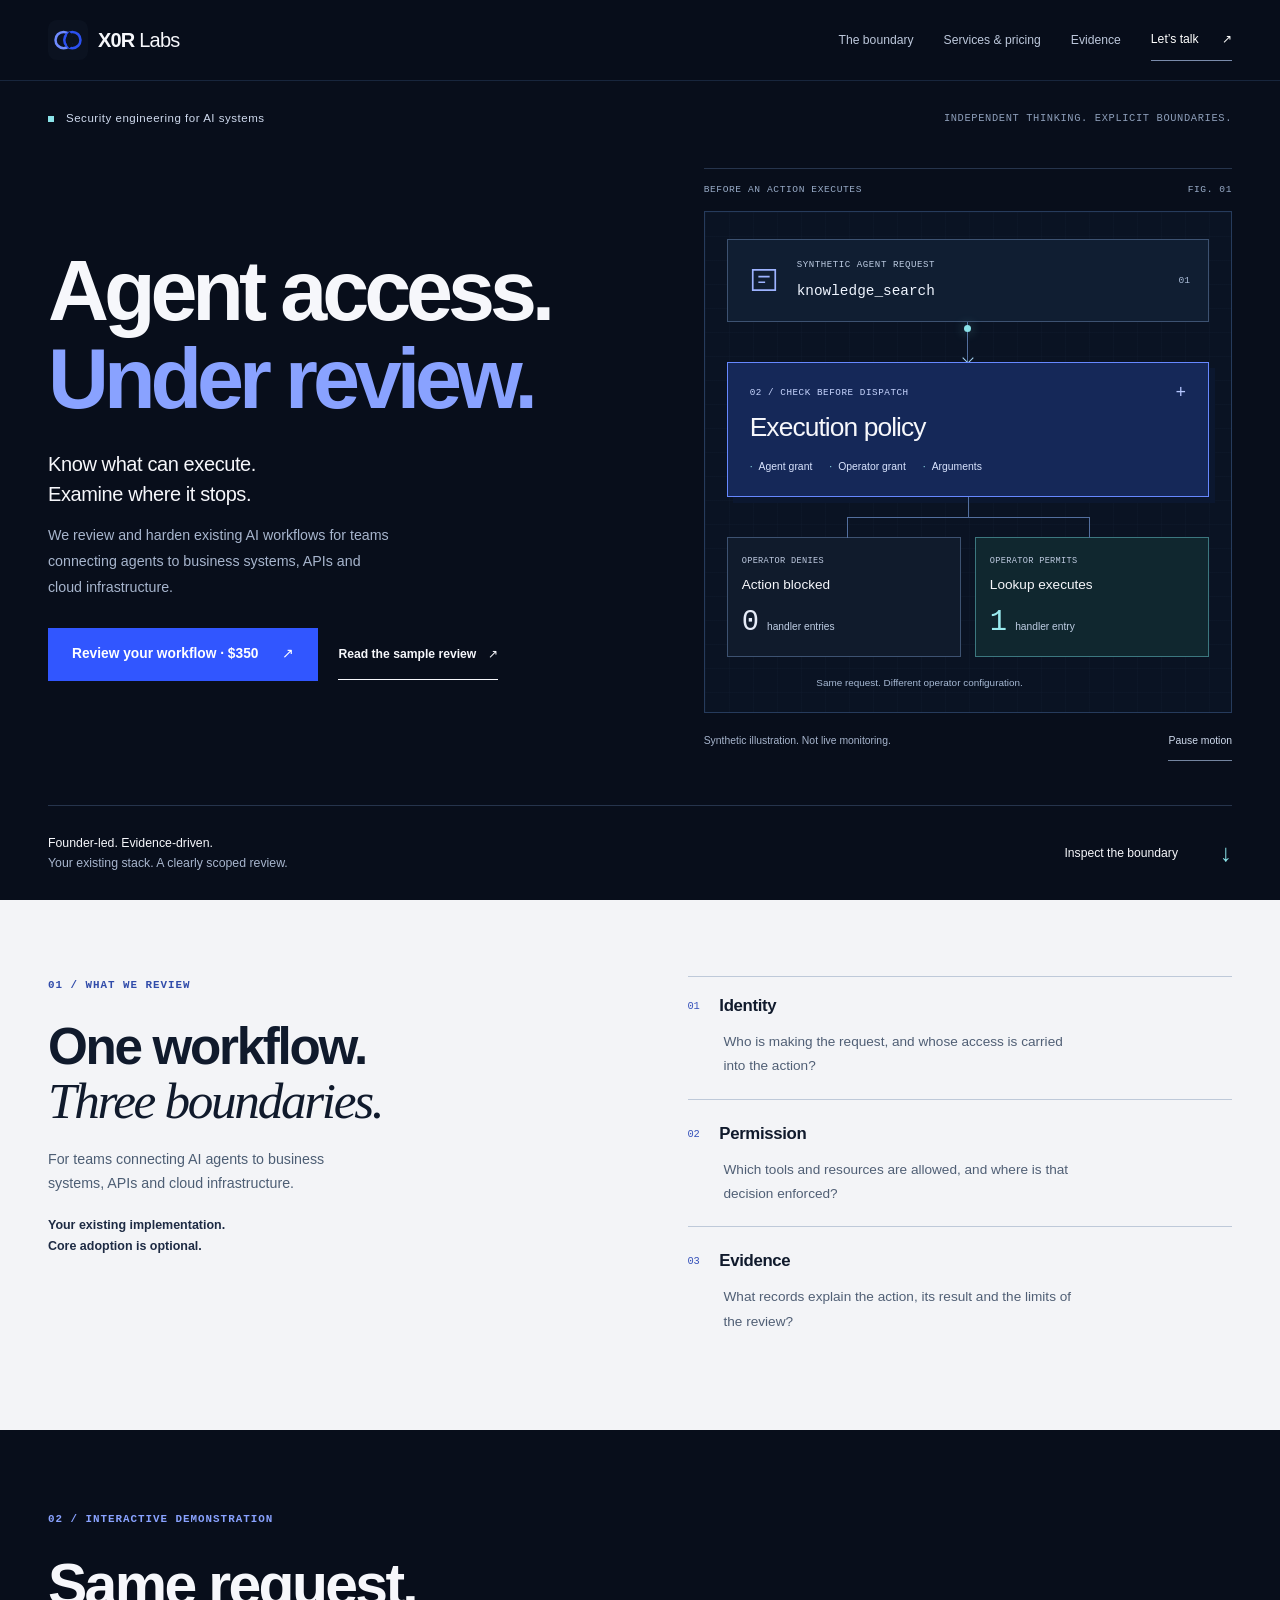
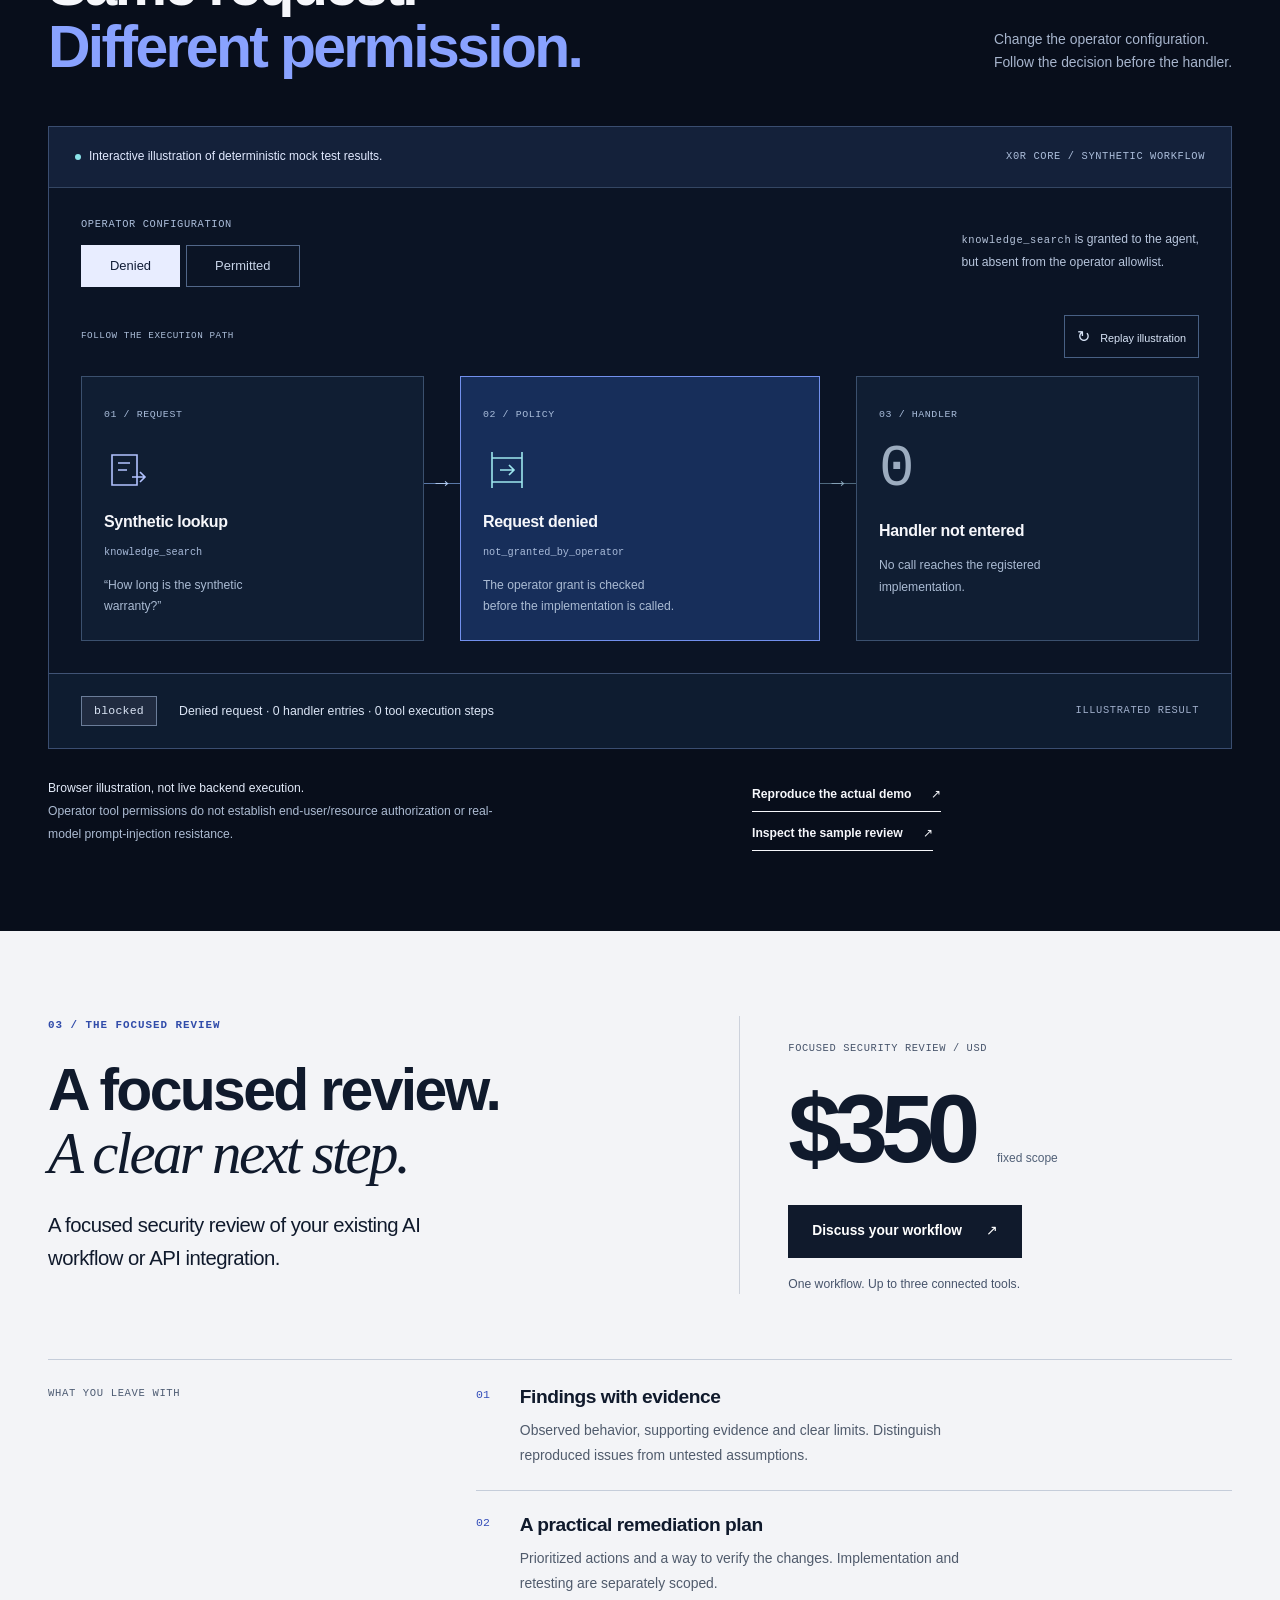
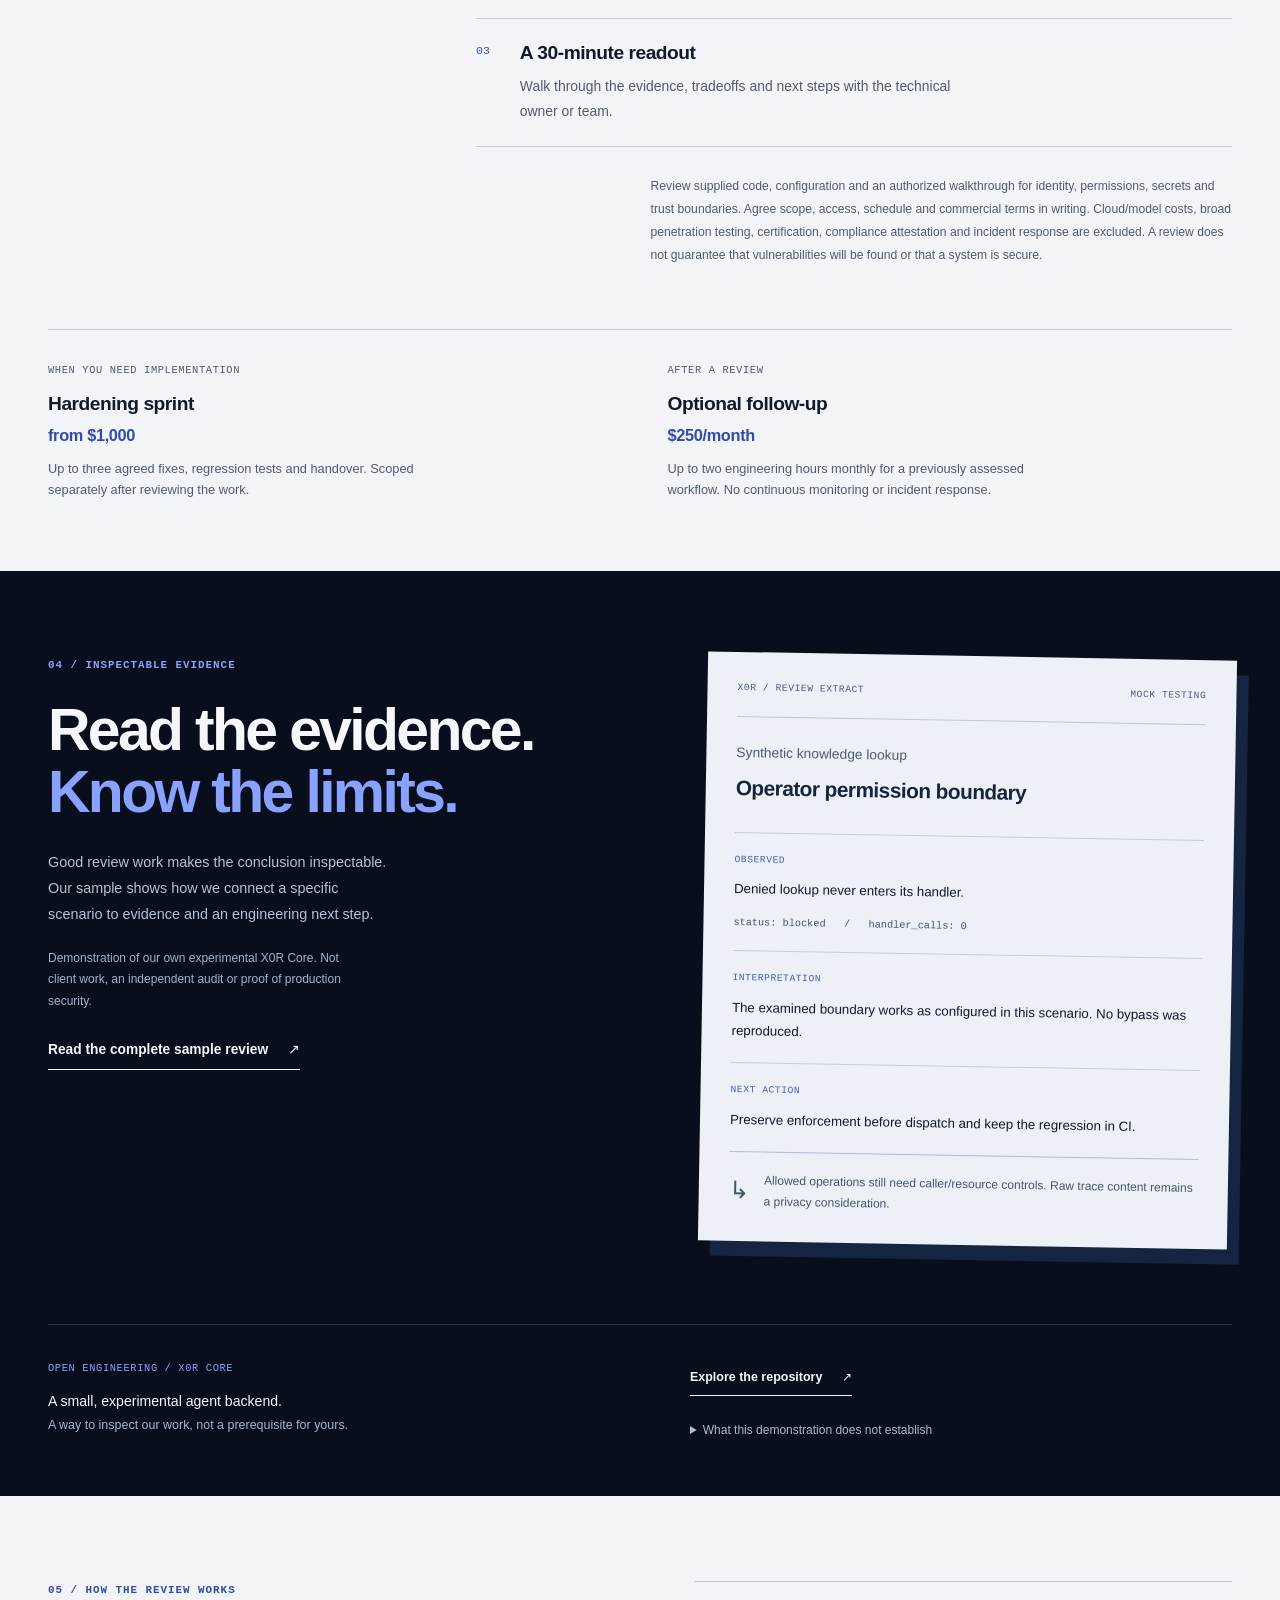
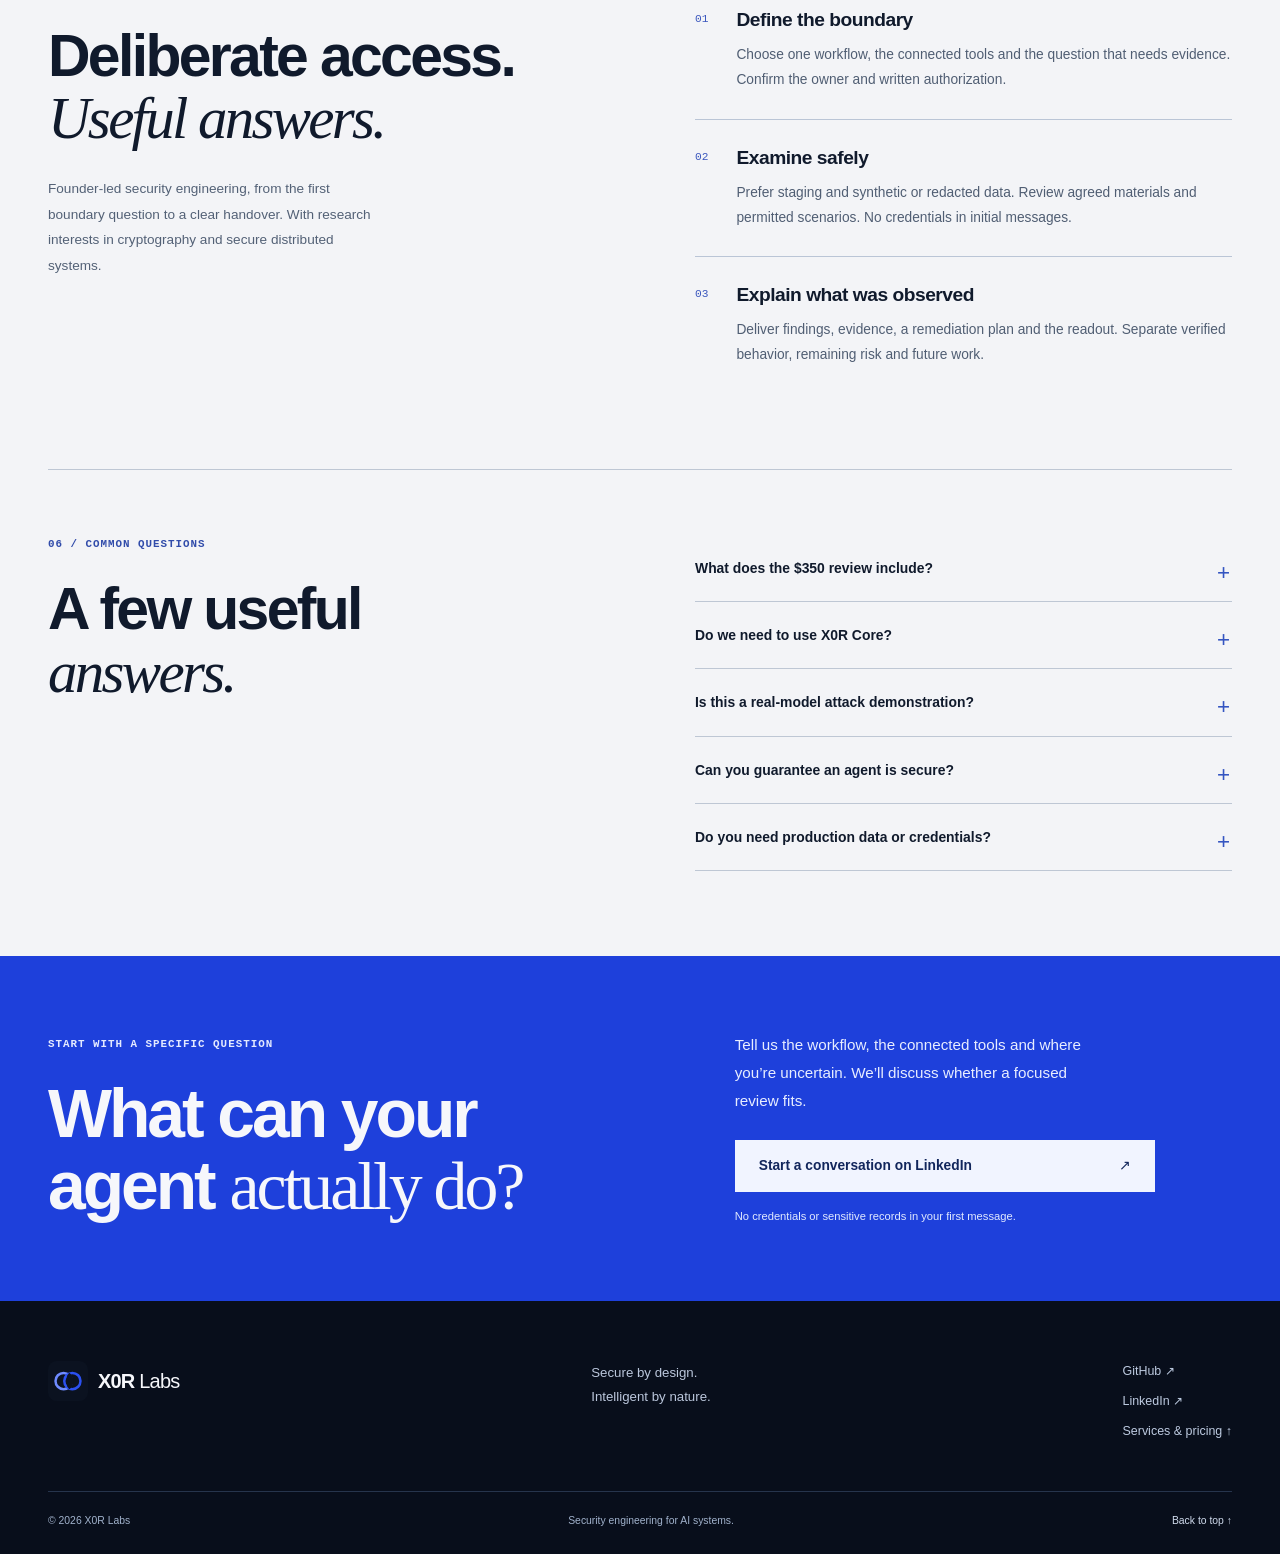
==== commit ac72483e: "design: clarify page hierarchy and animate connected policy diagrams" ====
--- a/index.html
+++ b/index.html
@@ -90,10 +90,10 @@
           <div class="hero-grid">
             <div class="hero-copy">
               <h1 id="hero-heading">
-                Agents act.<br /><span>Boundaries<br />matter.</span>
+                Agent access.<br /><span>Under review.</span>
               </h1>
               <p class="hero-lead">
-                Your agent can call a tool.<br />Should that action execute?
+                Know what can execute.<br />Examine where it stops.
               </p>
               <p class="hero-support">
                 We review and harden existing AI workflows for teams connecting
@@ -101,7 +101,8 @@
               </p>
               <div class="hero-actions">
                 <a class="btn btn-primary" href="#services"
-                  >Explore the $350 review <span aria-hidden="true">↗</span></a
+                  >Review your workflow · $350
+                  <span aria-hidden="true">↗</span></a
                 ><a
                   class="text-link"
                   href="https://github.com/X0R-labs/core/blob/8538e2dbb331ce0844837f81959eb3917ec60710/docs/SAMPLE-SECURITY-REVIEW.md"
@@ -109,160 +110,58 @@
                 >
               </div>
             </div>
-            <figure class="gate-figure motion" aria-labelledby="gate-caption">
+            <figure
+              class="gate-figure system-map motion"
+              aria-labelledby="gate-caption"
+            >
               <div class="figure-top mono">
-                <span>REQUEST → DECISION → ACTION</span><span>FIG. 01</span>
-              </div>
-              <svg
-                class="gate-art"
-                viewBox="0 0 540 530"
-                role="img"
-                aria-label="A synthetic agent request meets an operator policy boundary before reaching the tool handler."
-              >
-                <defs>
-                  <pattern
-                    id="grid"
-                    width="30"
-                    height="30"
-                    patternUnits="userSpaceOnUse"
-                  >
-                    <path
-                      d="M30 0H0V30"
-                      fill="none"
-                      stroke="#17243b"
-                      stroke-width=".7"
-                    />
-                  </pattern>
-                  <linearGradient id="gate-blue" x1="0" x2="1">
-                    <stop stop-color="#294eff" />
-                    <stop offset="1" stop-color="#5485ff" />
-                  </linearGradient>
-                </defs>
-                <rect width="540" height="530" fill="url(#grid)" />
-                <g fill="none">
-                  <circle cx="300" cy="242" r="172" stroke="#1b2d4c" />
-                  <circle
-                    cx="300"
-                    cy="242"
-                    r="145"
-                    stroke="#213b63"
-                    stroke-dasharray="2 10"
-                  />
-                  <path
-                    d="M300 40V444M98 242H502"
-                    stroke="#23324d"
-                    stroke-dasharray="4 8"
-                  />
-                </g>
-                <path
-                  d="M10 325H158L225 258"
-                  class="input-path"
-                  fill="none"
-                  stroke="#75e1ee"
-                  stroke-width="2"
-                />
-                <path
-                  d="M363 205L421 147H530"
-                  fill="none"
-                  stroke="#34486c"
-                  stroke-width="2"
-                  stroke-dasharray="5 7"
-                />
-                <path
-                  d="M223 103L362 56V340L223 387Z"
-                  fill="#101f42"
-                  stroke="#2e4d80"
-                />
-                <path d="M245 117L339 86V324L245 356Z" fill="url(#gate-blue)" />
-                <path
-                  d="M262 132L322 112V308L262 328Z"
-                  fill="#0a1429"
-                  stroke="#7095ff"
-                />
-                <path d="M275 188L309 177V244L275 255Z" fill="#3057ff" />
-                <path d="M277 267L308 257" stroke="#7edbe5" stroke-width="3" />
-                <g class="request-packet">
-                  <rect
-                    x="70"
-                    y="311"
-                    width="28"
-                    height="28"
-                    rx="2"
-                    fill="#80e5ef"
-                  />
-                  <path
-                    d="M77 325H90M85 320L90 325L85 330"
-                    fill="none"
-                    stroke="#09101e"
-                    stroke-width="2"
-                  />
-                </g>
-                <circle cx="225" cy="258" r="5" fill="#7be5ef" />
-                <rect
-                  x="410"
-                  y="120"
-                  width="100"
-                  height="54"
-                  rx="3"
-                  fill="#101a2b"
-                  stroke="#334663"
-                />
-                <text
-                  x="460"
-                  y="143"
-                  fill="#a4b5d0"
-                  text-anchor="middle"
-                  font-size="11"
-                  font-family="monospace"
-                >
-                  HANDLER
-                </text>
-                <text
-                  x="460"
-                  y="161"
-                  fill="#dbe7ff"
-                  text-anchor="middle"
-                  font-size="11"
-                  font-family="monospace"
-                >
-                  not entered
-                </text>
-                <text
-                  x="14"
-                  y="367"
-                  fill="#a9bdd8"
-                  font-size="12"
-                  font-family="monospace"
-                >
-                  AGENT REQUEST
-                </text>
-                <path d="M297 384V420H394" fill="none" stroke="#3c63a5" />
-                <text
-                  x="298"
-                  y="441"
-                  fill="#8ea9ff"
-                  font-size="12"
-                  font-family="monospace"
-                >
-                  OPERATOR POLICY
-                </text>
-                <text
-                  x="298"
-                  y="460"
-                  fill="#e7edff"
-                  font-size="13"
-                  font-family="monospace"
-                >
-                  Decide before dispatch.
-                </text>
-                <g stroke="#57739e" stroke-width="1">
-                  <path
-                    d="M8 8H25M8 8V25M532 8H515M532 8V25M8 522H25M8 522V505M532 522H515M532 522V505"
-                  />
-                </g>
-              </svg>
+                <span>BEFORE AN ACTION EXECUTES</span><span>FIG. 01</span>
+              </div>
+              <div class="map-canvas">
+                <div class="map-request">
+                  <span class="map-icon" aria-hidden="true"
+                    ><svg viewBox="0 0 32 32">
+                      <path d="M6 7h20v18H6zM11 13h10M11 18h6" /></svg
+                  ></span>
+                  <div>
+                    <span class="small-label">SYNTHETIC AGENT REQUEST</span
+                    ><code>knowledge_search</code>
+                  </div>
+                  <span class="map-step" aria-hidden="true">01</span>
+                </div>
+                <div class="map-connection" aria-hidden="true">
+                  <span class="request-packet"></span>
+                </div>
+                <div class="map-policy">
+                  <div class="map-policy-top">
+                    <span class="small-label">02 / CHECK BEFORE DISPATCH</span
+                    ><span class="map-cross" aria-hidden="true">+</span>
+                  </div>
+                  <h3>Execution policy</h3>
+                  <ul aria-label="Policy checks">
+                    <li>Agent grant</li>
+                    <li>Operator grant</li>
+                    <li>Arguments</li>
+                  </ul>
+                </div>
+                <div class="map-branches">
+                  <div class="map-outcome map-denied">
+                    <span class="small-label">OPERATOR DENIES</span
+                    ><strong>Action blocked</strong
+                    ><span class="map-count"><b>0</b> handler entries</span>
+                  </div>
+                  <div class="map-outcome map-permitted">
+                    <span class="small-label">OPERATOR PERMITS</span
+                    ><strong>Lookup executes</strong
+                    ><span class="map-count"><b>1</b> handler entry</span>
+                  </div>
+                </div>
+                <p class="map-footnote">
+                  Same request. Different operator configuration.
+                </p>
+              </div>
               <figcaption id="gate-caption">
-                <span>Concept illustration. Not live monitoring.</span
+                <span>Synthetic illustration. Not live monitoring.</span
                 ><button
                   id="motion-toggle"
                   class="motion-toggle"
@@ -294,44 +193,51 @@
       >
         <div class="container fit-grid">
           <div>
-            <span class="section-label"
-              >01 / THE QUESTION BEFORE THE ACTION</span
-            >
+            <span class="section-label">01 / WHAT WE REVIEW</span>
             <h2 id="fit-heading">
-              A useful agent.<br />A consequential<br /><em>permission.</em>
+              One workflow.<br /><em>Three boundaries.</em>
             </h2>
-          </div>
-          <div class="fit-copy">
-            <p class="large-copy">
-              The moment an agent can read a record, send a message or change a
-              system, its execution boundaries become an engineering question.
-            </p>
-            <p>
-              We help teams examine that question in one existing workflow. You
-              bring the system and a specific concern; we bring a focused review
-              and inspectable evidence.
-            </p>
-            <ul class="problem-list">
-              <li><span>01</span>Which tools and resources can it reach?</li>
-              <li><span>02</span>Where are permissions actually enforced?</li>
-              <li>
-                <span>03</span>What evidence explains an allowed or denied
+            <p class="fit-intro">
+              For teams connecting AI agents to business systems, APIs and cloud
+              infrastructure.
+            </p>
+            <p class="fit-note">
+              <strong
+                >Your existing implementation.<br />Core adoption is
+                optional.</strong
+              >
+            </p>
+          </div>
+          <dl class="boundary-list">
+            <div>
+              <dt><span>01</span>Identity</dt>
+              <dd>
+                Who is making the request, and whose access is carried into the
                 action?
-              </li>
-            </ul>
-            <p class="fit-note">
-              Best fit: an authorized technical owner, relevant code or
-              configuration, and a safe way to examine one workflow.
-              <strong>Adopting X0R Core is optional.</strong>
-            </p>
-          </div>
+              </dd>
+            </div>
+            <div>
+              <dt><span>02</span>Permission</dt>
+              <dd>
+                Which tools and resources are allowed, and where is that
+                decision enforced?
+              </dd>
+            </div>
+            <div>
+              <dt><span>03</span>Evidence</dt>
+              <dd>
+                What records explain the action, its result and the limits of
+                the review?
+              </dd>
+            </div>
+          </dl>
         </div>
       </section>
       <section class="demo-section" id="demo" aria-labelledby="demo-heading">
         <div class="container">
           <div class="section-heading">
             <div>
-              <span class="section-label">02 / EXAMINE THE BOUNDARY</span>
+              <span class="section-label">02 / INTERACTIVE DEMONSTRATION</span>
               <h2 id="demo-heading">
                 Same request.<br /><span class="blue-text"
                   >Different permission.</span
@@ -343,7 +249,7 @@
               the handler.
             </p>
           </div>
-          <div class="demo" data-state="denied">
+          <div class="demo motion" data-state="denied">
             <div class="demo-top">
               <p class="demo-label">
                 <span class="signal-dot" aria-hidden="true"></span>Interactive
@@ -375,25 +281,46 @@
                 agent,<br />but absent from the operator allowlist.
               </p>
             </div>
+            <div class="sequence-toolbar">
+              <span class="small-label">FOLLOW THE EXECUTION PATH</span
+              ><button
+                id="replay-sequence"
+                class="replay-sequence"
+                type="button"
+                hidden
+              >
+                <span aria-hidden="true">↻</span> Replay illustration
+              </button>
+            </div>
             <ol
               class="execution-path"
               aria-label="Illustrated execution sequence"
             >
               <li class="path-request">
                 <span class="step-number">01 / REQUEST</span
-                ><span class="path-symbol" aria-hidden="true">↗</span>
+                ><span class="path-symbol" aria-hidden="true"
+                  ><svg viewBox="0 0 48 48">
+                    <path
+                      d="M8 9h25v30H8zM14 17h12M14 24h9M28 31h13M36 26l5 5-5 5"
+                    /></svg
+                ></span>
                 <h3>Synthetic lookup</h3>
                 <code>knowledge_search</code>
                 <p>“How long is the synthetic warranty?”</p>
               </li>
               <li class="path-policy">
                 <span class="step-number">02 / POLICY</span
-                ><span class="path-symbol" aria-hidden="true">⋈</span>
+                ><span class="path-symbol" aria-hidden="true"
+                  ><svg viewBox="0 0 48 48">
+                    <path
+                      d="M9 6v36M39 6v36M9 12h30M9 36h30M17 24h14M26 19l5 5-5 5"
+                    /></svg
+                ></span>
                 <h3 id="decision-title">Request denied</h3>
                 <code id="decision-reason">not_granted_by_operator</code>
                 <p>
-                  The execution service checks the operator’s grant before
-                  dispatch.
+                  The operator grant is checked before the implementation is
+                  called.
                 </p>
               </li>
               <li class="path-handler">
@@ -403,7 +330,7 @@
                 >
                 <h3 id="handler-title">Handler not entered</h3>
                 <p id="handler-detail">
-                  The registered tool implementation does not execute.
+                  No call reaches the registered implementation.
                 </p>
               </li>
             </ol>
@@ -462,9 +389,9 @@
         <div class="container">
           <div class="review-intro">
             <div>
-              <span class="section-label">03 / START WITH ONE WORKFLOW</span>
+              <span class="section-label">03 / THE FOCUSED REVIEW</span>
               <h2 id="services-heading">
-                Less guesswork.<br /><em>More evidence.</em>
+                A focused review.<br /><em>A clear next step.</em>
               </h2>
               <p class="large-copy">
                 A focused security review of your existing AI workflow or API
@@ -551,10 +478,10 @@
       >
         <div class="container evidence-grid">
           <div class="evidence-copy">
-            <span class="section-label">04 / SHOW THE WORK</span>
+            <span class="section-label">04 / INSPECTABLE EVIDENCE</span>
             <h2 id="evidence-heading">
-              An observation.<br />A source.<br /><span class="blue-text"
-                >An honest limit.</span
+              Read the evidence.<br /><span class="blue-text"
+                >Know the limits.</span
               >
             </h2>
             <p>
@@ -574,7 +501,7 @@
             >
           </div>
           <article
-            class="report-preview"
+            class="report-preview reveal"
             aria-label="Sample review observations"
           >
             <div class="report-header mono">
@@ -657,7 +584,7 @@
       >
         <div class="container process-grid">
           <div>
-            <span class="section-label">05 / CONTROL THE SCOPE</span>
+            <span class="section-label">05 / HOW THE REVIEW WORKS</span>
             <h2 id="process-heading">
               Deliberate access.<br /><em>Useful answers.</em>
             </h2>
@@ -710,7 +637,7 @@
       >
         <div class="container faq-grid">
           <div>
-            <span class="section-label">06 / BEFORE WE START</span>
+            <span class="section-label">06 / COMMON QUESTIONS</span>
             <h2 id="faq-heading">A few useful<br /><em>answers.</em></h2>
           </div>
           <div class="faq">
--- a/styles.css
+++ b/styles.css
@@ -357,10 +357,7 @@
   padding-top: 16px;
   gap: 10px;
 }
-.gate-art {
-  width: 100%;
-  height: auto;
-}
+
 .gate-figure figcaption {
   display: flex;
   gap: 10px;
@@ -409,36 +406,14 @@
   transform-box: fill-box;
   transform-origin: center;
 }
-.js .motion.is-active .request-packet {
-  animation: packet 3.6s ease-in-out 3;
-  animation-play-state: running;
-}
+
 .js .motion.is-active.is-paused .request-packet {
   animation-play-state: paused;
 }
 .js[data-motion="paused"] .motion.is-active .request-packet {
   animation-play-state: paused;
 }
-@keyframes packet {
-  0%,
-  15% {
-    transform: translateX(0);
-    opacity: 1;
-  }
-  65% {
-    transform: translate(122px, -35px);
-    opacity: 1;
-  }
-  75%,
-  90% {
-    transform: translate(122px, -35px);
-    opacity: 0;
-  }
-  100% {
-    transform: translateX(0);
-    opacity: 1;
-  }
-}
+
 .fit {
   padding: 120px 0;
 }
@@ -447,40 +422,13 @@
   grid-template-columns: 1fr 1fr;
   gap: 100px;
 }
-.fit-copy {
-  padding-top: 37px;
-  min-width: 0;
-}
+
 .large-copy {
   font-size: 1.27rem;
   line-height: 1.6;
   letter-spacing: -0.025em;
 }
-.fit-copy > p:not(.large-copy) {
-  color: #505b6c;
-  margin-top: 24px;
-  font-size: 0.93rem;
-}
-.problem-list {
-  list-style: none;
-  padding: 0;
-  margin: 32px 0 0;
-}
-.problem-list li {
-  border-top: 1px solid #cdd2dc;
-  padding: 18px 0;
-  font-size: 0.87rem;
-  display: flex;
-  gap: 24px;
-  line-height: 1.6;
-}
-.problem-list li span {
-  font: 0.65rem/2 monospace;
-  color: #4c5d7a;
-}
-.fit-copy .fit-note {
-  font-size: 0.8rem !important;
-}
+
 .fit-note strong {
   display: block;
   color: #1e2b44;
@@ -1237,9 +1185,7 @@
   .fit-grid {
     gap: 45px;
   }
-  .fit-copy {
-    padding-top: 25px;
-  }
+
   .large-copy {
     font-size: 1.12rem;
   }
@@ -1368,9 +1314,7 @@
   .figure-top {
     font-size: 0.62rem;
   }
-  .gate-art {
-    max-height: 420px;
-  }
+
   .hero-bottom {
     margin-top: 36px;
     padding: 24px 0;
@@ -1403,22 +1347,7 @@
     font-size: 0.62rem;
     margin-bottom: 20px;
   }
-  .fit-copy {
-    padding-top: 0;
-  }
-  .fit-copy .large-copy {
-    font-size: 1.15rem;
-  }
-  .fit-copy > p:not(.large-copy) {
-    font-size: 0.86rem;
-  }
-  .problem-list {
-    margin-top: 27px;
-  }
-  .problem-list li {
-    font-size: 0.8rem;
-    gap: 20px;
-  }
+
   .demo-section {
     padding: 72px 0;
   }
@@ -1702,3 +1631,894 @@
     transform: none;
   }
 }
+
+/* Second pass: a clearer reading order and connected, labeled system diagrams. */
+.site-header {
+  position: sticky;
+  top: 0;
+  background: #080e1bf5;
+  border-bottom: 1px solid #18263d;
+}
+.header-inner {
+  min-height: 80px;
+  border-bottom: 0;
+}
+.hero {
+  padding-top: 28px;
+}
+.hero-grid {
+  grid-template-columns: 1.12fr 1fr;
+  gap: 64px;
+  margin-top: 40px;
+  align-items: center;
+}
+.hero h1 {
+  font-size: clamp(3.5rem, 6.6vw, 6.2rem);
+  line-height: 1.04;
+  letter-spacing: -0.06em;
+}
+.hero h1 > span {
+  white-space: nowrap;
+}
+.hero-lead {
+  font-size: 1.25rem;
+  margin-top: 26px;
+}
+.hero-support {
+  max-width: 44ch;
+}
+.hero-bottom {
+  margin-top: 44px;
+  padding-bottom: 27px;
+}
+.system-map {
+  margin-top: 0;
+  min-width: 0;
+}
+.figure-top {
+  font-size: 0.6rem;
+  padding: 13px 0;
+}
+.map-canvas {
+  padding: 27px 22px 20px;
+  background-color: #0a1323;
+  background-image:
+    linear-gradient(#1d2d451f 1px, transparent 1px),
+    linear-gradient(90deg, #1d2d451f 1px, transparent 1px);
+  background-size: 24px 24px;
+  border: 1px solid #263b5c;
+}
+.map-request {
+  display: flex;
+  align-items: center;
+  gap: 15px;
+  padding: 17px 18px;
+  border: 1px solid #3d5271;
+  background: #101e32;
+  position: relative;
+}
+.map-icon {
+  width: 36px;
+  height: 36px;
+  color: #9db3ff;
+  flex-shrink: 0;
+}
+.map-icon svg {
+  width: 100%;
+  fill: none;
+  stroke: currentColor;
+  stroke-width: 1.5;
+}
+.map-request .small-label {
+  font-size: 0.57rem;
+  color: #bdcce3;
+  margin-bottom: 5px;
+}
+.map-request code {
+  font-size: 0.9rem;
+  color: #eff5ff;
+}
+.map-step {
+  margin-left: auto;
+  font: 0.6rem monospace;
+  color: #a9bbd6;
+}
+.map-connection {
+  height: 40px;
+  position: relative;
+  width: 1px;
+  background: #536f9e;
+  margin: auto;
+}
+.map-connection:after {
+  content: "";
+  position: absolute;
+  bottom: 0;
+  left: -3px;
+  width: 7px;
+  height: 7px;
+  border-right: 1px solid #a8d6f5;
+  border-bottom: 1px solid #a8d6f5;
+  transform: rotate(45deg);
+}
+.map-connection .request-packet {
+  position: absolute;
+  left: -3px;
+  top: 3px;
+  width: 7px;
+  height: 7px;
+  background: #8be3e9;
+  border-radius: 50%;
+  box-shadow: 0 0 12px #8be3e970;
+}
+.map-policy {
+  border: 1px solid #6688ff;
+  background: #152858;
+  padding: 20px 22px;
+  position: relative;
+  box-shadow: 6px 6px 0 #0b172f;
+}
+.map-policy-top {
+  display: flex;
+  align-items: center;
+  justify-content: space-between;
+  gap: 10px;
+}
+.map-policy-top .small-label {
+  color: #c8d6ff;
+  font-size: 0.58rem;
+}
+.map-cross {
+  color: #b6c7ff;
+  font: 1.1rem monospace;
+}
+.map-policy h3 {
+  font-size: 1.65rem;
+  line-height: 1.3;
+  margin: 7px 0 14px;
+  font-weight: 500;
+  letter-spacing: -0.035em;
+}
+.map-policy ul {
+  display: flex;
+  flex-wrap: wrap;
+  gap: 8px 17px;
+  list-style: none;
+  margin: 0;
+  padding: 0;
+  font-size: 0.65rem;
+  color: #dae5ff;
+}
+.map-policy li:before {
+  content: "·";
+  color: #94e7ed;
+  margin-right: 6px;
+}
+.map-branches {
+  position: relative;
+  display: grid;
+  grid-template-columns: 1fr 1fr;
+  gap: 14px;
+  padding-top: 40px;
+}
+.map-branches:before {
+  content: "";
+  position: absolute;
+  width: 50%;
+  height: 20px;
+  left: 25%;
+  top: 20px;
+  border-top: 1px solid #536f9e;
+  border-left: 1px solid #536f9e;
+  border-right: 1px solid #536f9e;
+}
+.map-branches:after {
+  content: "";
+  position: absolute;
+  top: 0;
+  left: 50%;
+  height: 20px;
+  width: 1px;
+  background: #536f9e;
+}
+.map-outcome {
+  padding: 16px 14px;
+  border: 1px solid #3d5271;
+  background: #101b2c;
+  min-width: 0;
+}
+.map-outcome .small-label {
+  font-size: 0.54rem;
+  letter-spacing: 0.035em;
+  color: #becae0;
+}
+.map-outcome strong {
+  display: block;
+  font-size: 0.85rem;
+  line-height: 1.5;
+  font-weight: 500;
+  margin: 7px 0 10px;
+}
+.map-count {
+  font-size: 0.64rem;
+  color: #bfcee4;
+  display: flex;
+  align-items: baseline;
+  gap: 8px;
+}
+.map-count b {
+  font: 1.8rem/1.2 monospace;
+  color: #e5ebf7;
+}
+.map-permitted {
+  border-color: #3c777f;
+  background: #10272f;
+}
+.map-permitted .map-count b {
+  color: #9aebef;
+}
+.map-footnote {
+  font-size: 0.62rem;
+  text-align: center;
+  color: #a6b9d4;
+  margin-top: 18px;
+}
+.system-map figcaption {
+  padding-top: 10px;
+}
+.js .system-map.motion.is-active .request-packet {
+  animation: request-travel 4s ease-in-out 3;
+}
+.js .system-map.motion.is-active .map-policy {
+  animation: policy-light 4s ease-in-out 3;
+}
+.js .system-map.motion.is-active .map-outcome {
+  animation: outcome-light 4s ease-in-out 3;
+}
+.motion.is-paused *,
+.motion.is-paused *:before,
+.motion.is-paused *:after,
+.js[data-motion="paused"] *,
+.js[data-motion="paused"] *:before,
+.js[data-motion="paused"] *:after {
+  animation-play-state: paused !important;
+}
+@keyframes request-travel {
+  0%,
+  12% {
+    transform: translateY(0);
+    opacity: 0;
+  }
+  18% {
+    opacity: 1;
+  }
+  42% {
+    transform: translateY(28px);
+    opacity: 1;
+  }
+  48%,
+  100% {
+    transform: translateY(28px);
+    opacity: 0;
+  }
+}
+@keyframes policy-light {
+  0%,
+  38%,
+  75%,
+  100% {
+    box-shadow: 6px 6px 0 #0b172f;
+  }
+  48%,
+  58% {
+    box-shadow:
+      0 0 25px #3156ff50,
+      6px 6px 0 #0b172f;
+    border-color: #b1c0ff;
+  }
+}
+@keyframes outcome-light {
+  0%,
+  55%,
+  100% {
+    transform: translateY(0);
+  }
+  70% {
+    transform: translateY(-3px);
+    border-color: #9aebef;
+  }
+}
+.fit {
+  padding: 76px 0;
+}
+.fit-grid {
+  grid-template-columns: 1fr 1fr;
+  gap: 95px;
+}
+.fit h2 {
+  font-size: clamp(2.3rem, 4vw, 3.4rem);
+}
+.fit-intro {
+  margin-top: 20px;
+  color: #4d5e74;
+  font-size: 0.89rem;
+  max-width: 39ch;
+}
+.fit-note {
+  margin-top: 20px;
+  font-size: 0.78rem;
+  color: #3e516e;
+  line-height: 1.7;
+}
+.boundary-list {
+  margin: 0;
+  padding: 0;
+}
+.boundary-list > div {
+  padding: 20px 0;
+  border-top: 1px solid #bec9d9;
+}
+.boundary-list > div:first-child {
+  padding-top: 15px;
+}
+.boundary-list dt {
+  font-size: 1.05rem;
+  font-weight: 600;
+  letter-spacing: -0.02em;
+  display: flex;
+  gap: 20px;
+  align-items: center;
+}
+.boundary-list dt > span {
+  font: 0.65rem monospace;
+  color: #3652ba;
+}
+.boundary-list dd {
+  margin: 10px 0 0 36px;
+  color: #505f75;
+  font-size: 0.85rem;
+  line-height: 1.8;
+  max-width: 47ch;
+}
+.demo-section {
+  padding: 80px 0;
+}
+.sequence-toolbar {
+  display: flex;
+  justify-content: space-between;
+  align-items: center;
+  gap: 20px;
+  padding: 4px 32px 18px;
+}
+.sequence-toolbar > .small-label {
+  color: #acbed9;
+  font-size: 0.58rem;
+}
+.replay-sequence {
+  background: none;
+  border: 1px solid #486084;
+  color: #d9e5f8;
+  padding: 7px 12px;
+  font-size: 0.68rem;
+  line-height: 1.7;
+  min-height: 36px;
+}
+.replay-sequence:hover {
+  background: #203454;
+}
+.replay-sequence[hidden] {
+  display: none;
+}
+.replay-sequence > span {
+  margin-right: 7px;
+  font-size: 1rem;
+}
+.execution-path {
+  gap: 36px;
+  padding: 0 32px 32px;
+  grid-template-columns: 1fr 1.05fr 1fr;
+}
+.execution-path li {
+  border: 1px solid #3b506e;
+  padding: 22px;
+  background: #101e33;
+}
+.execution-path li + li {
+  border: 1px solid #3b506e;
+  padding-left: 22px;
+}
+.execution-path li.path-policy {
+  border-color: #7290ed;
+  background: #172e5a;
+}
+.execution-path li:not(:last-child):after {
+  content: "→";
+  width: 36px;
+  height: 1px;
+  background: #5a78a7;
+  right: -37px;
+  top: 106px;
+  line-height: 0;
+  text-align: center;
+  font-size: 1.35rem;
+  color: #b3cdf3;
+}
+.execution-path li.path-policy:after {
+  background: #4f697e;
+  color: #8aa7bb;
+}
+.demo[data-state="permitted"] .path-policy:after {
+  background: #7bcbd1;
+  color: #96e9ed;
+}
+.path-symbol {
+  width: 48px;
+  height: 48px;
+  margin: 21px 0 18px;
+  line-height: 1;
+  color: #b2c3ff;
+}
+.path-symbol svg {
+  width: 100%;
+  height: 100%;
+  fill: none;
+  stroke: currentColor;
+  stroke-width: 1.6;
+}
+.path-policy .path-symbol {
+  color: #9de7ee;
+}
+.entry-count {
+  font-size: 3.7rem;
+  line-height: 1;
+  margin: 15px 0 22px;
+}
+.execution-path h3 {
+  font-size: 1rem;
+  margin-bottom: 10px;
+}
+.execution-path code {
+  font-size: 0.64rem;
+  line-height: 1.8;
+}
+.execution-path p {
+  font-size: 0.76rem;
+  line-height: 1.8;
+  margin-top: 13px;
+}
+.demo-controls {
+  padding-bottom: 24px;
+}
+.demo-controls > p {
+  max-width: 49ch;
+}
+.demo-result {
+  background: #0e1c30;
+}
+.demo[data-state="permitted"] .path-handler {
+  border-color: #579b9f;
+  background: #112e38;
+}
+.demo.is-running .path-request {
+  animation: node-signal 0.65s ease 1;
+}
+.demo.is-running .path-policy {
+  animation: node-signal 0.65s 0.35s ease 1;
+}
+.demo.is-running .path-handler {
+  animation: node-signal 0.65s 0.7s ease 1;
+}
+.demo.is-running .path-request:after {
+  animation: edge-signal 0.7s 0.2s ease 1;
+}
+.demo.is-running .path-policy:after {
+  animation: edge-signal 0.7s 0.6s ease 1;
+}
+@keyframes node-signal {
+  50% {
+    box-shadow: 0 0 0 3px #92b4ff55;
+    transform: translateY(-2px);
+  }
+}
+@keyframes edge-signal {
+  50% {
+    background: #a8e9f0;
+    box-shadow: 0 0 12px #8be3e970;
+  }
+}
+.services {
+  padding-top: 85px;
+}
+.evidence-section {
+  padding-top: 85px;
+}
+.process-section {
+  padding-top: 85px;
+  padding-bottom: 75px;
+}
+.faq-section {
+  padding-bottom: 85px;
+}
+.contact-section {
+  padding: 75px 0;
+}
+.js .reveal.is-revealed {
+  animation: reveal-report 0.7s ease 1;
+}
+@keyframes reveal-report {
+  from {
+    opacity: 0.65;
+    translate: 0 12px;
+  }
+  to {
+    opacity: 1;
+    translate: 0 0;
+  }
+}
+@media (min-width: 1500px) {
+  .hero h1 {
+    font-size: 6.2rem;
+  }
+}
+@media (max-width: 1100px) {
+  .hero-grid {
+    gap: 35px;
+  }
+  .map-canvas {
+    padding: 22px 15px 16px;
+  }
+  .map-request {
+    padding: 14px 12px;
+    gap: 10px;
+  }
+  .map-policy {
+    padding: 17px;
+  }
+  .map-branches {
+    gap: 10px;
+  }
+  .map-outcome {
+    padding: 14px 11px;
+  }
+  .map-outcome strong {
+    font-size: 0.77rem;
+  }
+  .map-count {
+    font-size: 0.6rem;
+    gap: 6px;
+  }
+  .map-policy ul {
+    gap: 6px 10px;
+  }
+  .fit-grid {
+    gap: 55px;
+  }
+  .execution-path {
+    gap: 26px;
+  }
+  .execution-path li,
+  .execution-path li + li {
+    padding: 18px;
+  }
+  .execution-path li:not(:last-child):after {
+    width: 26px;
+    right: -27px;
+  }
+  .execution-path h3 {
+    font-size: 0.92rem;
+  }
+}
+@media (max-width: 960px) {
+  .hero-grid {
+    gap: 30px;
+  }
+  .hero h1 {
+    font-size: clamp(2.8rem, 6.4vw, 4.8rem);
+  }
+  .map-request code {
+    font-size: 0.72rem;
+  }
+  .map-request .small-label {
+    font-size: 0.5rem;
+  }
+  .map-icon {
+    width: 29px;
+    height: 29px;
+  }
+  .map-step {
+    display: none;
+  }
+  .map-policy h3 {
+    font-size: 1.35rem;
+  }
+  .map-policy-top .small-label {
+    font-size: 0.5rem;
+  }
+  .map-policy ul {
+    font-size: 0.58rem;
+  }
+  .map-outcome .small-label {
+    font-size: 0.47rem;
+  }
+  .map-outcome strong {
+    font-size: 0.7rem;
+  }
+  .map-count {
+    display: block;
+    font-size: 0.55rem;
+  }
+  .map-count b {
+    font-size: 1.6rem;
+    display: block;
+    margin-bottom: 3px;
+  }
+  .map-footnote {
+    font-size: 0.55rem;
+  }
+  .gate-figure figcaption {
+    font-size: 0.58rem;
+  }
+  .sequence-toolbar {
+    padding-inline: 24px;
+  }
+  .execution-path {
+    padding-inline: 24px;
+    gap: 20px;
+  }
+  .execution-path li,
+  .execution-path li + li {
+    padding: 16px;
+  }
+  .execution-path li:not(:last-child):after {
+    width: 20px;
+    right: -21px;
+  }
+  .execution-path code {
+    font-size: 0.56rem;
+  }
+  .execution-path p {
+    font-size: 0.71rem;
+  }
+  .execution-path h3 {
+    font-size: 0.87rem;
+  }
+  .step-number {
+    font-size: 0.54rem;
+  }
+}
+@media (max-width: 700px) {
+  .header-inner {
+    min-height: 72px;
+  }
+  .hero-grid {
+    gap: 36px;
+    margin-top: 30px;
+  }
+  .hero h1 {
+    font-size: clamp(2.7rem, 10.7vw, 4.8rem);
+  }
+  .hero h1 > span {
+    white-space: normal;
+  }
+  .hero-lead {
+    font-size: 1.1rem;
+    margin-top: 22px;
+  }
+  .hero-support {
+    font-size: 0.86rem;
+  }
+  .hero-actions {
+    gap: 10px;
+    margin-top: 22px;
+  }
+  .hero-actions .btn {
+    width: 100%;
+    justify-content: space-between;
+    max-width: 360px;
+  }
+  .hero-actions .text-link {
+    min-height: 44px;
+    padding: 10px 0;
+  }
+  .system-map {
+    max-width: 440px;
+  }
+  .figure-top {
+    font-size: 0.56rem;
+    padding: 11px 0;
+  }
+  .map-canvas {
+    padding: 22px 16px 16px;
+  }
+  .map-request {
+    padding: 15px 12px;
+    gap: 12px;
+  }
+  .map-request .small-label {
+    font-size: 0.54rem;
+  }
+  .map-request code {
+    font-size: 0.82rem;
+  }
+  .map-icon {
+    width: 30px;
+    height: 30px;
+  }
+  .map-policy {
+    padding: 18px 16px;
+  }
+  .map-policy-top .small-label {
+    font-size: 0.54rem;
+  }
+  .map-policy h3 {
+    font-size: 1.6rem;
+  }
+  .map-policy ul {
+    font-size: 0.62rem;
+    gap: 6px 10px;
+  }
+  .map-outcome {
+    padding: 15px 12px;
+  }
+  .map-outcome .small-label {
+    font-size: 0.49rem;
+  }
+  .map-outcome strong {
+    font-size: 0.75rem;
+  }
+  .map-count {
+    font-size: 0.6rem;
+  }
+  .map-count b {
+    font-size: 1.9rem;
+  }
+  .map-footnote {
+    font-size: 0.58rem;
+  }
+  .system-map figcaption {
+    font-size: 0.58rem;
+  }
+  .hero-bottom {
+    margin-top: 26px;
+    padding: 21px 0;
+  }
+  .fit {
+    padding: 55px 0;
+  }
+  .fit-grid {
+    gap: 32px;
+  }
+  .fit h2 {
+    font-size: 2.35rem;
+  }
+  .fit-intro {
+    font-size: 0.86rem;
+  }
+  .boundary-list > div {
+    padding: 18px 0;
+  }
+  .boundary-list dt {
+    font-size: 1rem;
+  }
+  .boundary-list dd {
+    font-size: 0.82rem;
+  }
+  .demo-section {
+    padding: 60px 0;
+  }
+  .sequence-toolbar {
+    padding: 0 18px 20px;
+    flex-wrap: wrap;
+    gap: 10px;
+  }
+  .sequence-toolbar .small-label {
+    font-size: 0.55rem;
+  }
+  .replay-sequence {
+    font-size: 0.66rem;
+  }
+  .execution-path {
+    display: grid;
+    grid-template-columns: 1fr;
+    gap: 28px;
+    padding: 0 18px 24px;
+  }
+  .execution-path li,
+  .execution-path li + li {
+    padding: 18px;
+    grid-template-columns: 42px 1fr;
+    gap: 4px 16px;
+  }
+  .execution-path li:not(:last-child):after {
+    content: "↓";
+    width: 1px;
+    height: 28px;
+    left: 39px;
+    top: auto;
+    bottom: -29px;
+    right: auto;
+    line-height: 28px;
+    text-align: center;
+  }
+  .step-number {
+    font-size: 0.57rem;
+    margin-bottom: 13px;
+  }
+  .path-symbol {
+    width: 36px;
+    height: 36px;
+    margin: 2px 0 0;
+    grid-row: 2/5;
+  }
+  .entry-count {
+    font-size: 2.8rem;
+    margin: 0;
+    grid-row: 2/5;
+  }
+  .execution-path h3 {
+    font-size: 0.97rem;
+    margin-bottom: 4px;
+  }
+  .execution-path code {
+    font-size: 0.59rem;
+  }
+  .execution-path p {
+    font-size: 0.73rem;
+    margin-top: 7px;
+  }
+  .demo-controls {
+    padding-bottom: 22px;
+  }
+  .demo-controls > p {
+    max-width: none;
+  }
+  .services,
+  .evidence-section,
+  .process-section {
+    padding-top: 60px;
+  }
+  .process-section {
+    padding-bottom: 45px;
+  }
+  .faq-section {
+    padding-bottom: 60px;
+  }
+  .contact-section {
+    padding: 60px 0;
+  }
+  .evidence-copy h2 {
+    font-size: clamp(2.2rem, 7.7vw, 3.2rem);
+  }
+}
+@media (prefers-reduced-motion: reduce) {
+  *,
+  *:before,
+  *:after {
+    animation: none !important;
+    transition: none !important;
+  }
+  .js .reveal.is-revealed {
+    opacity: 1;
+    translate: none;
+  }
+  .map-outcome,
+  .execution-path li {
+    transform: none !important;
+  }
+}
+@media (max-width: 700px) {
+  html {
+    scroll-padding-top: 96px;
+  }
+}
+@media (max-width: 700px) {
+  .hero-grid,
+  .fit-grid {
+    grid-template-columns: 1fr;
+  }
+}
+.js[data-visibility="hidden"] *,
+.js[data-visibility="hidden"] *:before,
+.js[data-visibility="hidden"] *:after {
+  animation-play-state: paused !important;
+}
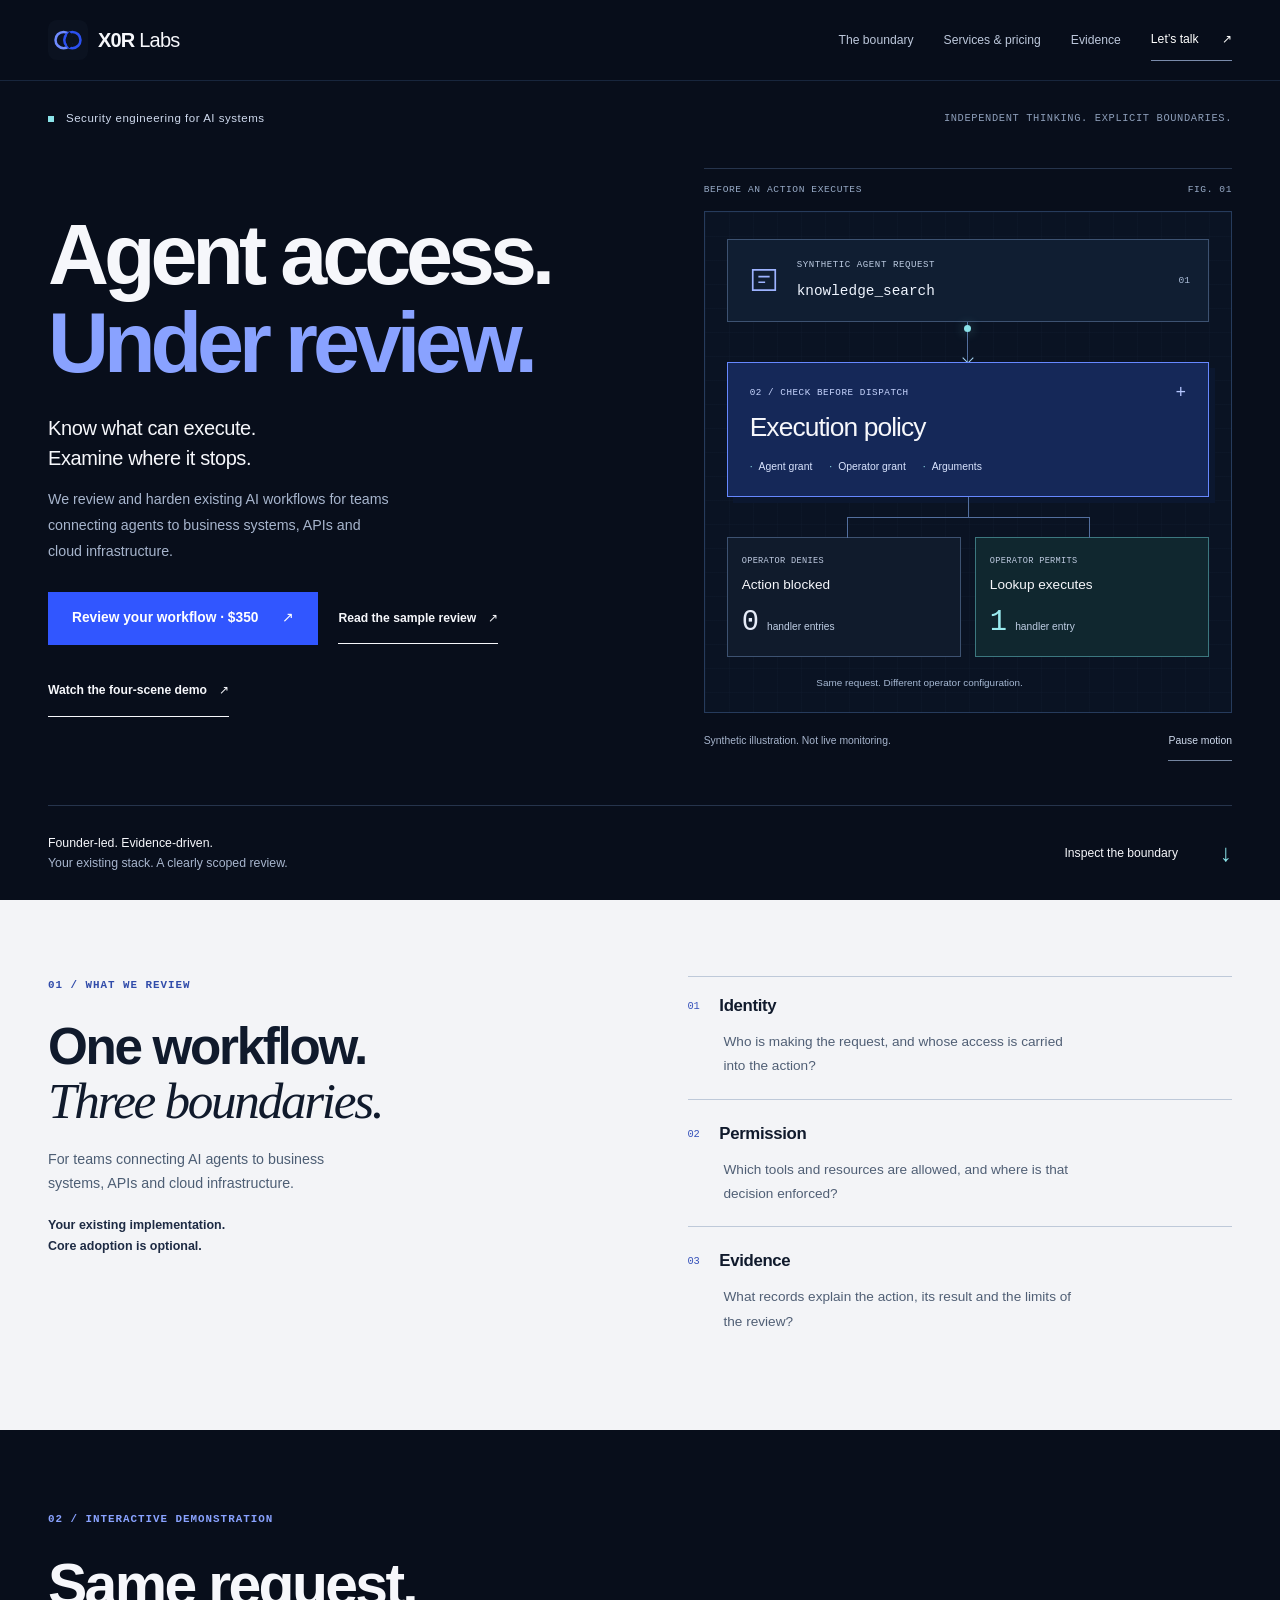
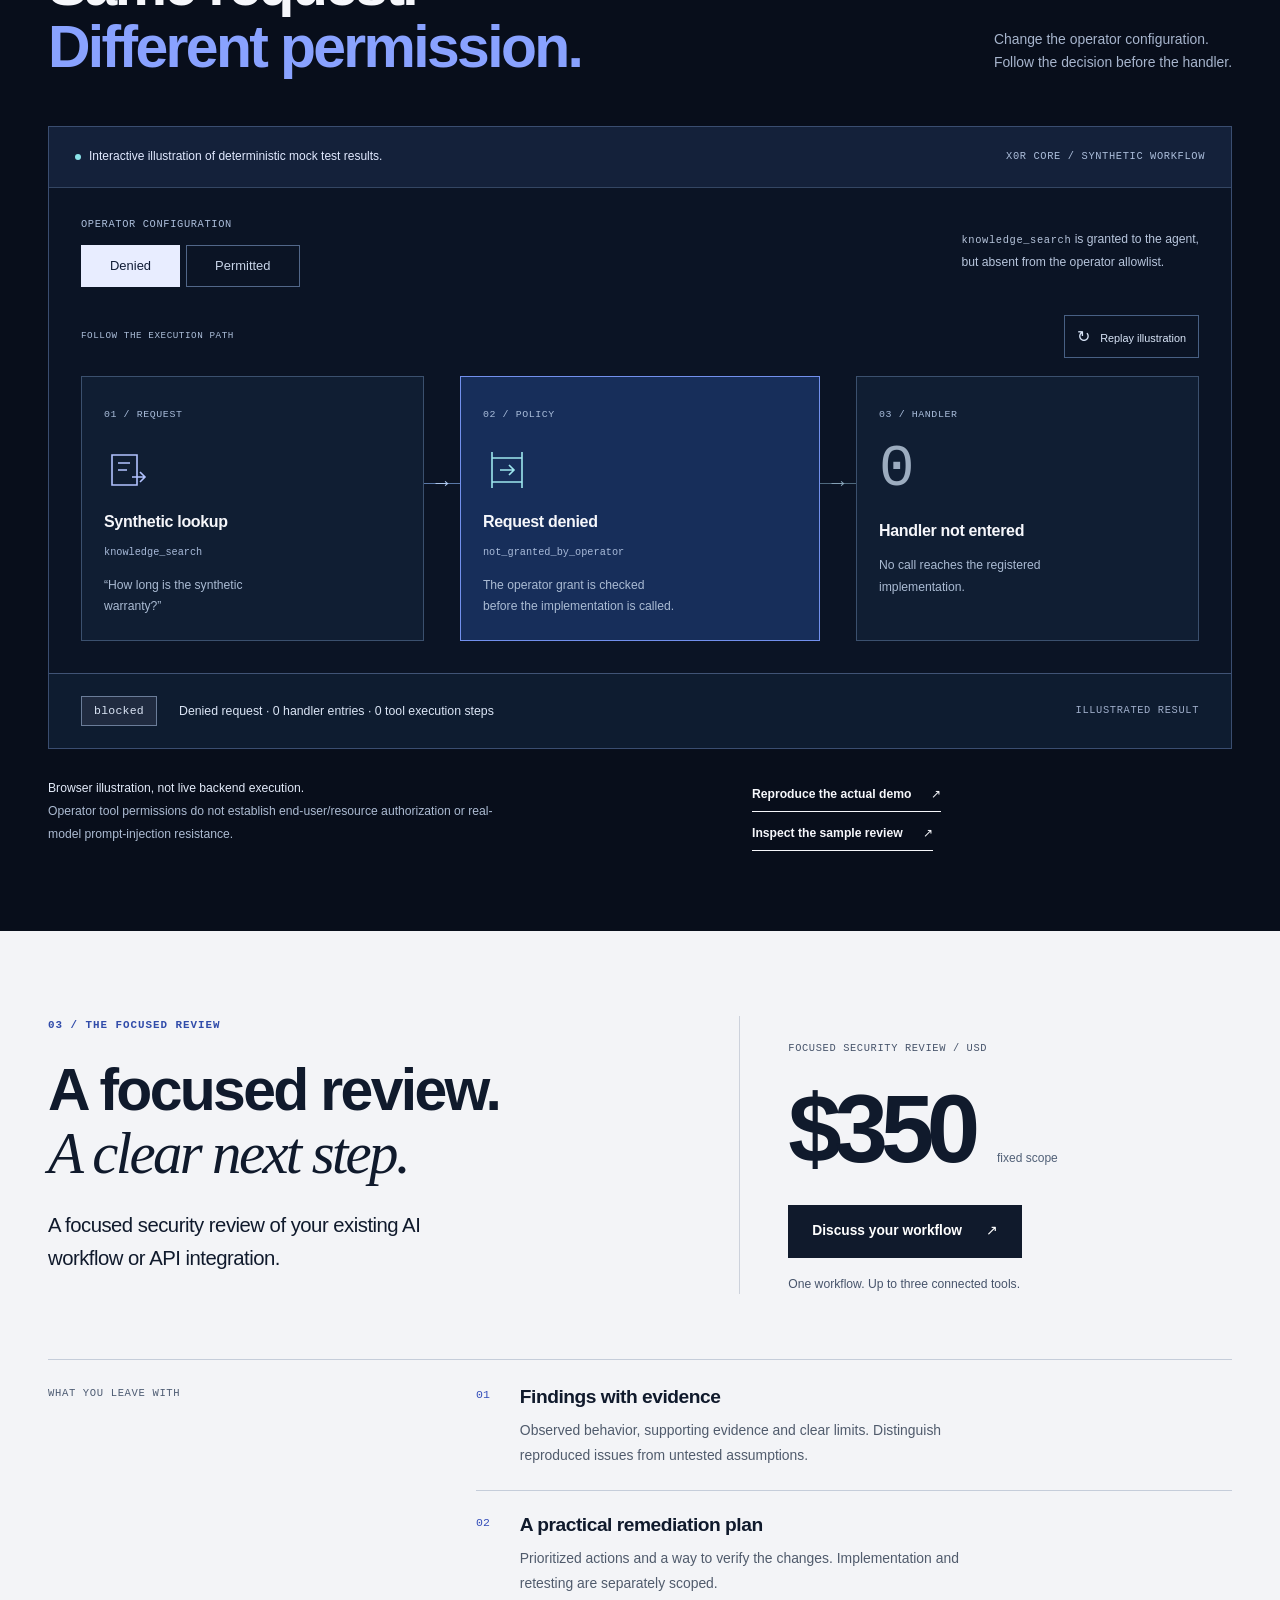
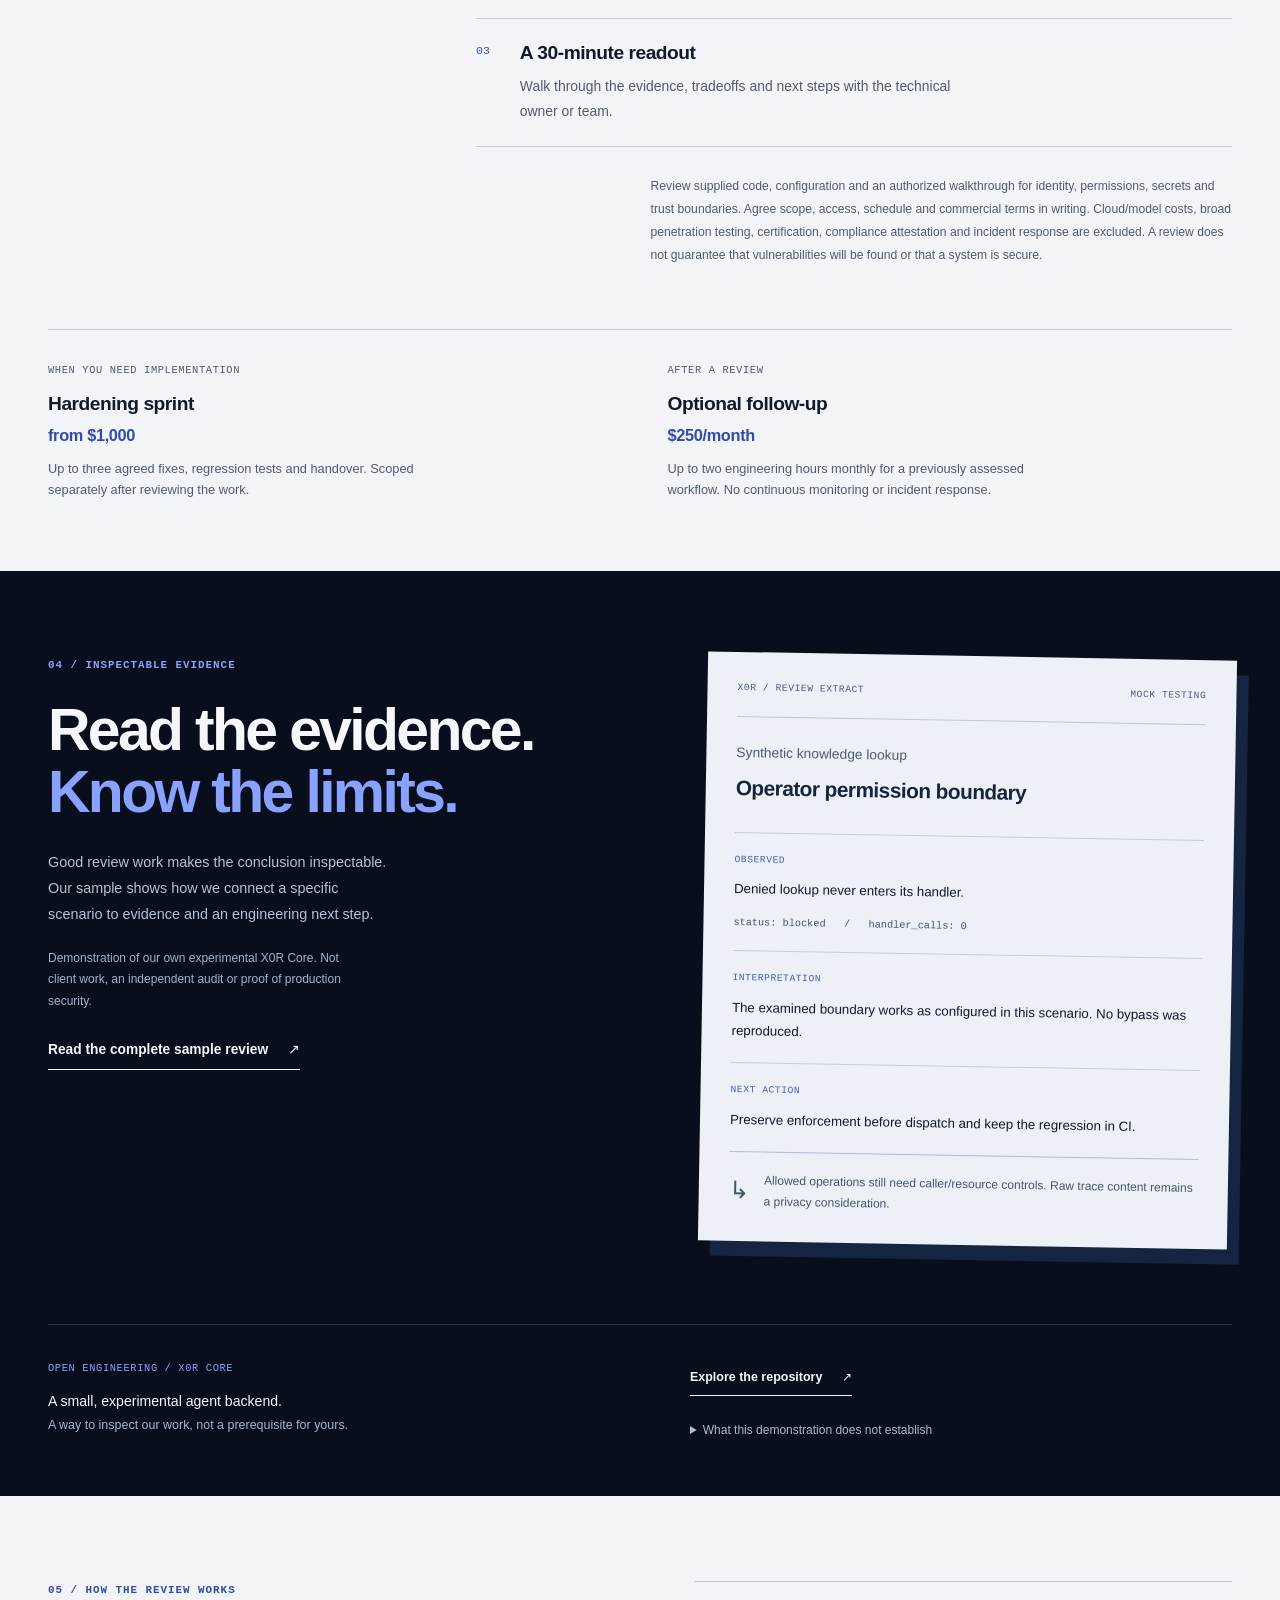
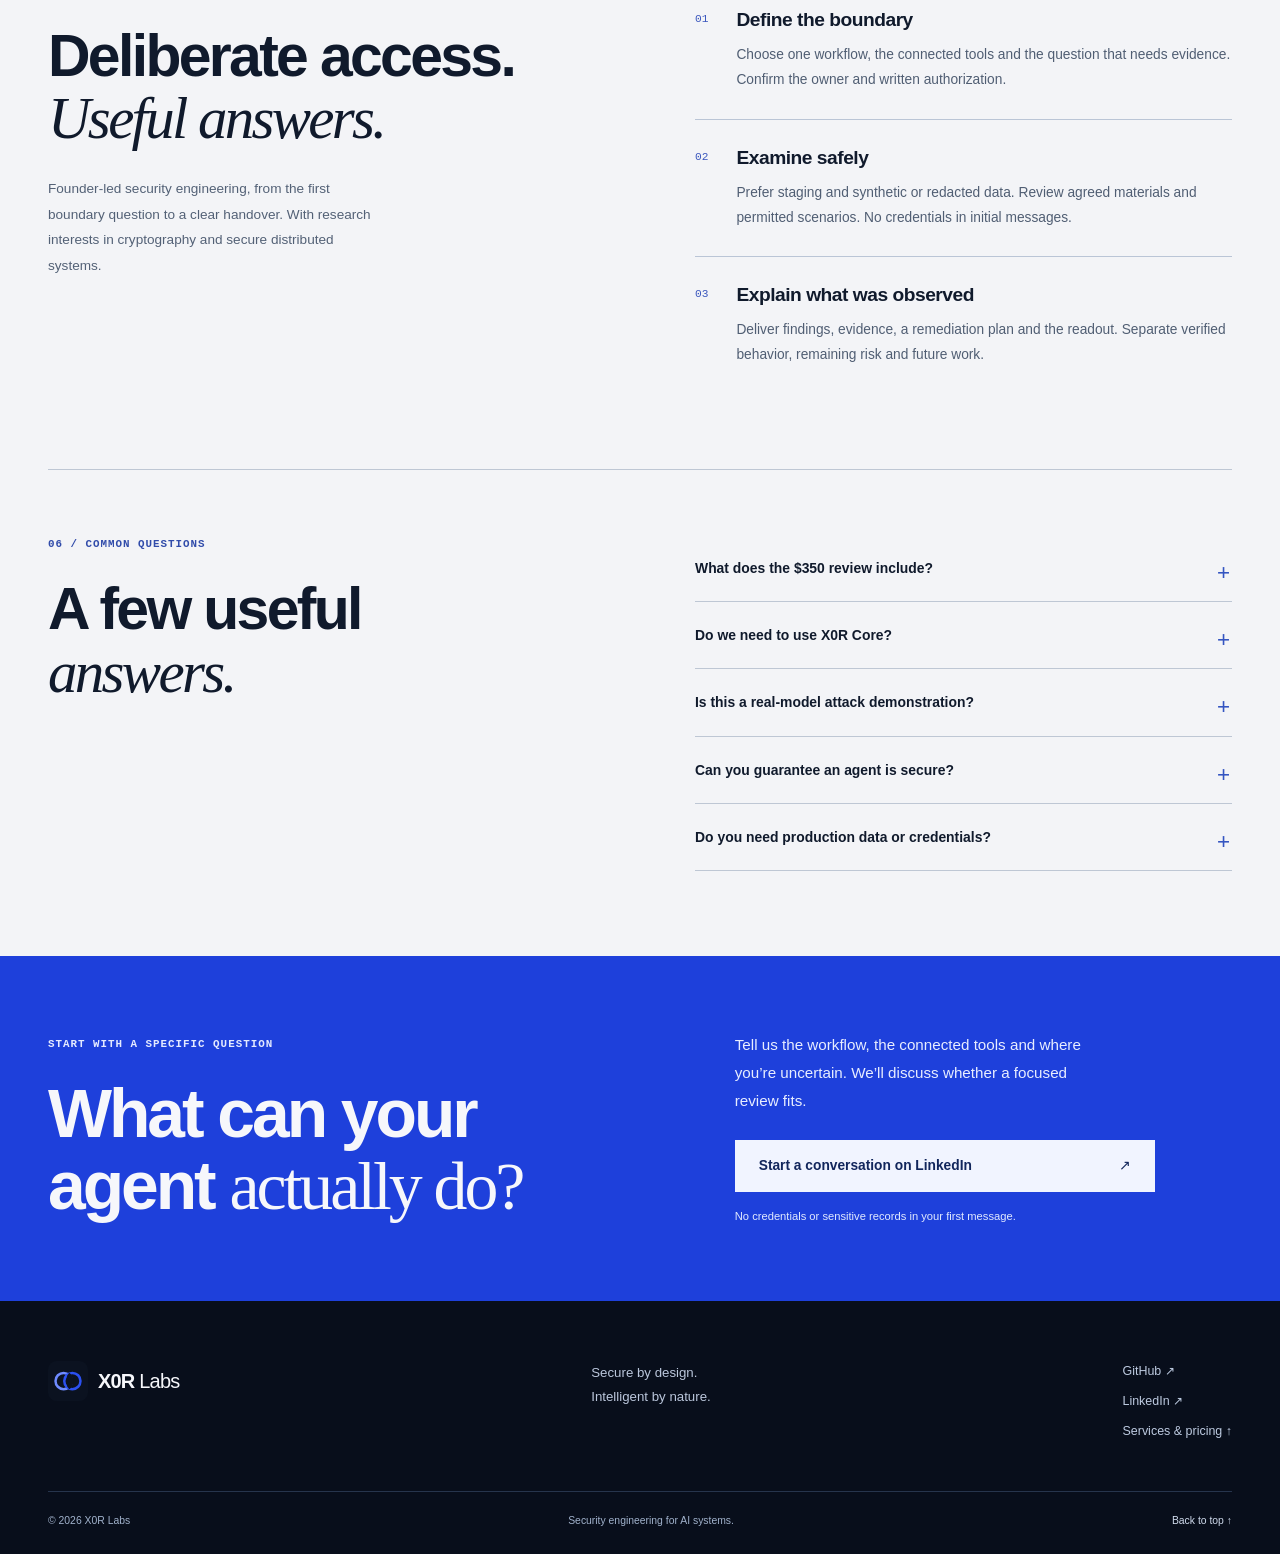
==== commit 83cc7284: "Add four-scene animated security micro demo" ====
--- a/index.html
+++ b/index.html
@@ -107,6 +107,7 @@
                   class="text-link"
                   href="https://github.com/X0R-labs/core/blob/8538e2dbb331ce0844837f81959eb3917ec60710/docs/SAMPLE-SECURITY-REVIEW.md"
                   >Read the sample review <span aria-hidden="true">↗</span></a
+                ><a class="text-link" href="micro-demo.html">Watch the four-scene demo <span aria-hidden="true">↗</span></a
                 >
               </div>
             </div>
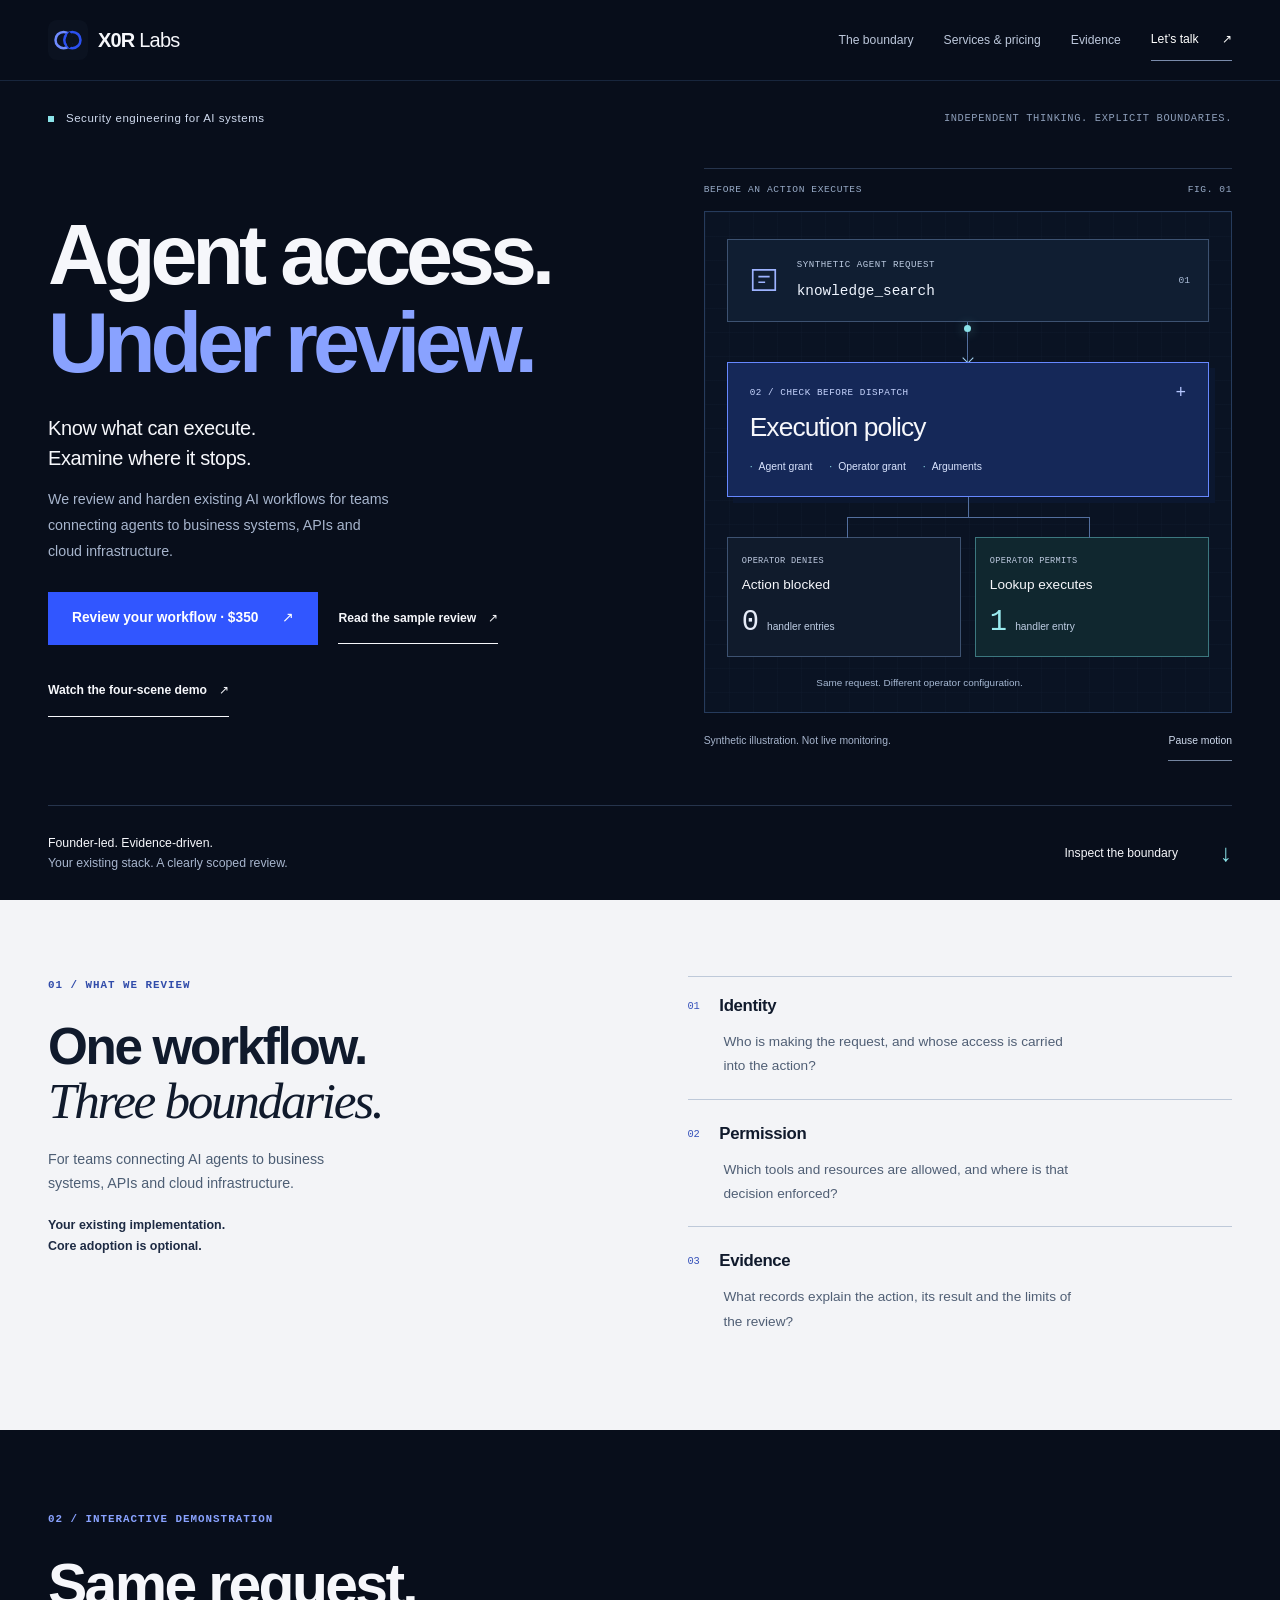
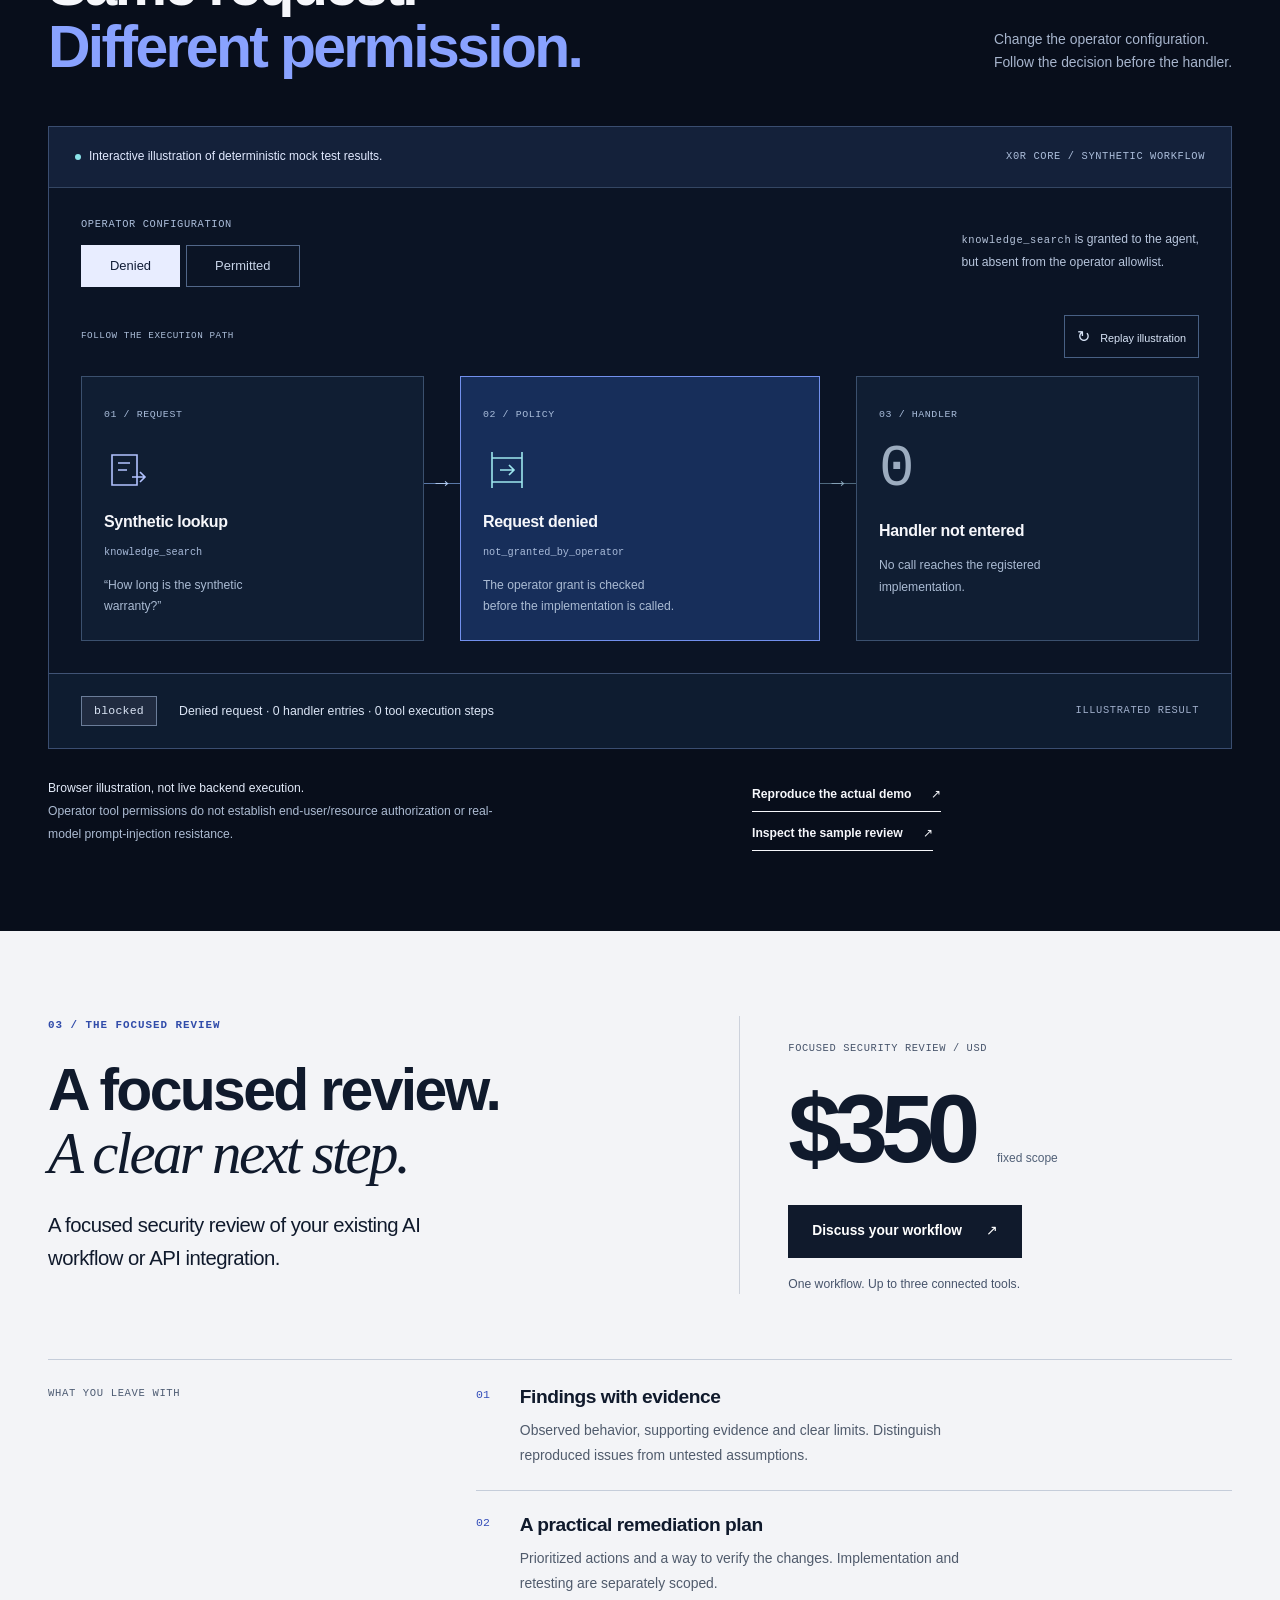
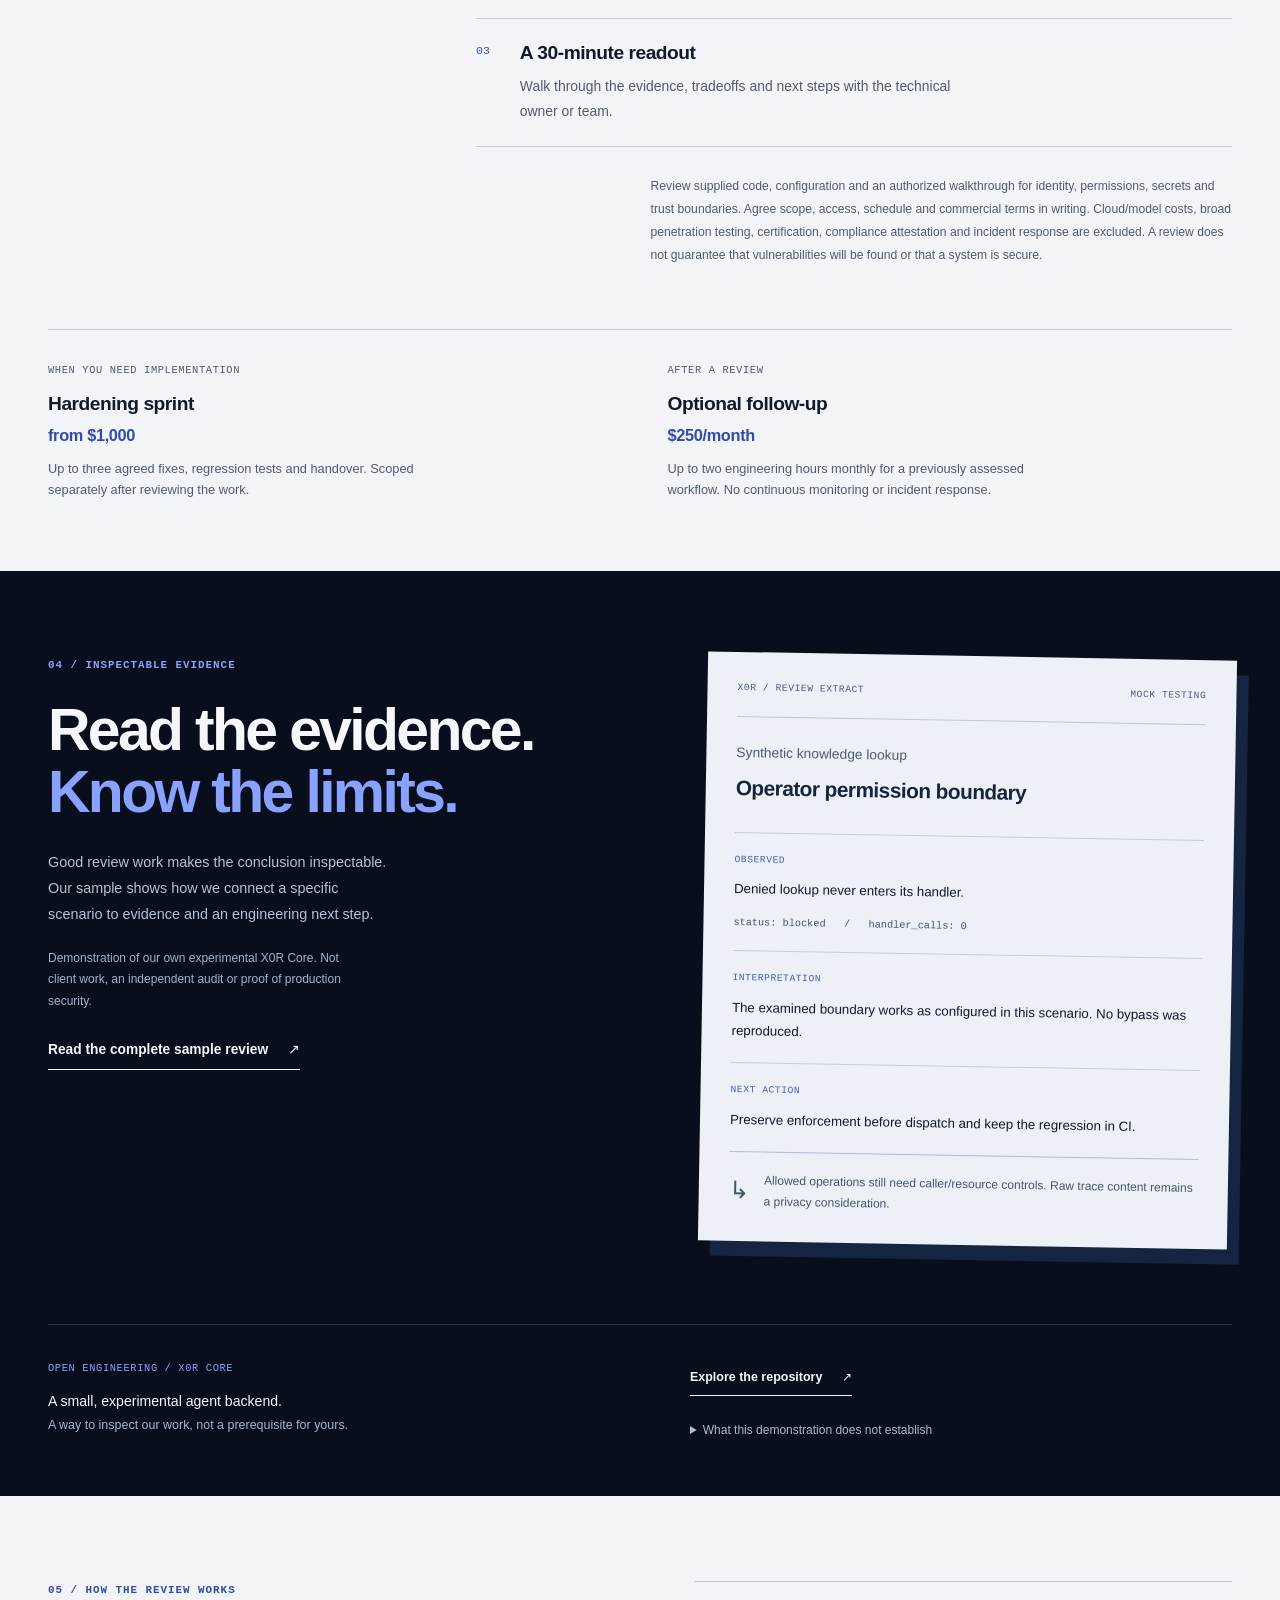
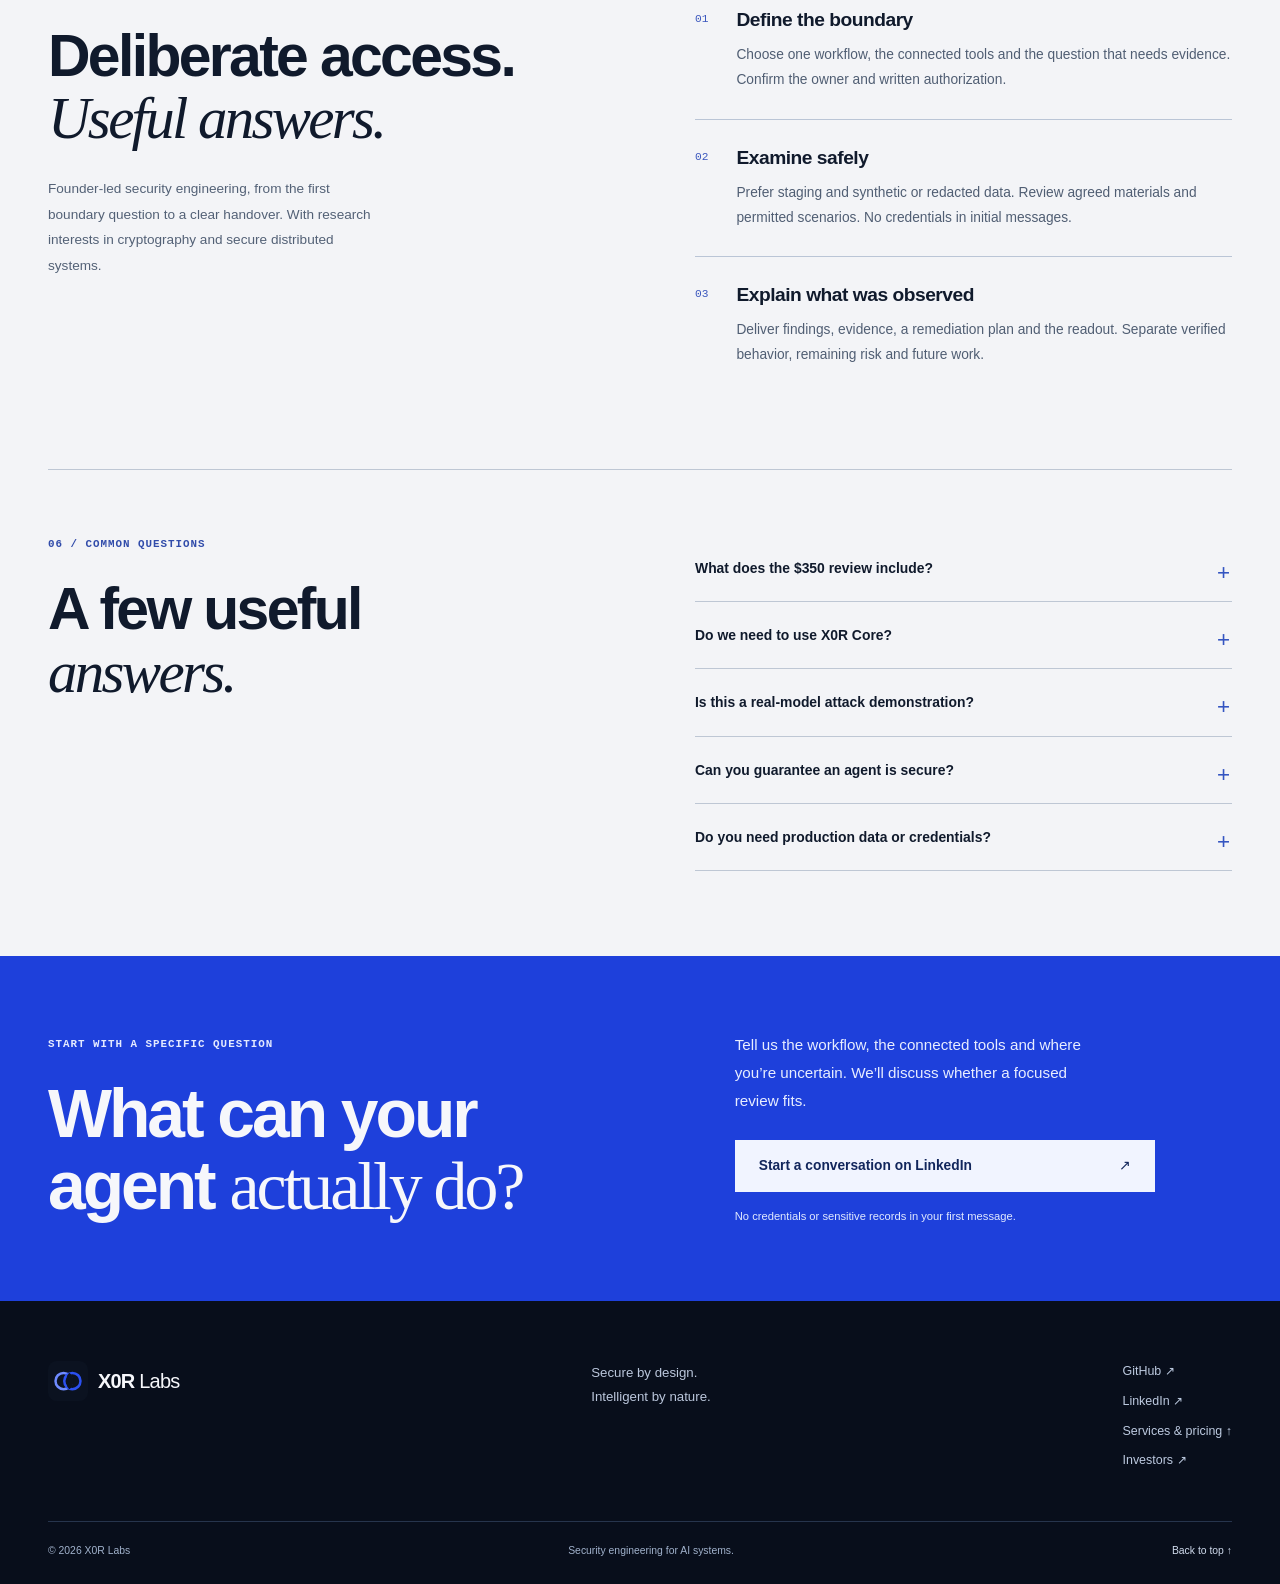
==== commit 80b8f497: "Add investor brief page from the X0R Labs pitch deck New investors.html/investors.css carry the four" ====
--- a/index.html
+++ b/index.html
@@ -732,7 +732,8 @@
           <nav aria-label="Footer">
             <a href="https://github.com/X0R-labs">GitHub ↗</a
             ><a href="https://www.linkedin.com/company/x0r-labs/">LinkedIn ↗</a
-            ><a href="#services">Services &amp; pricing ↑</a>
+            ><a href="#services">Services &amp; pricing ↑</a
+            ><a href="investors.html">Investors ↗</a>
           </nav>
         </div>
         <div class="footer-bottom">
